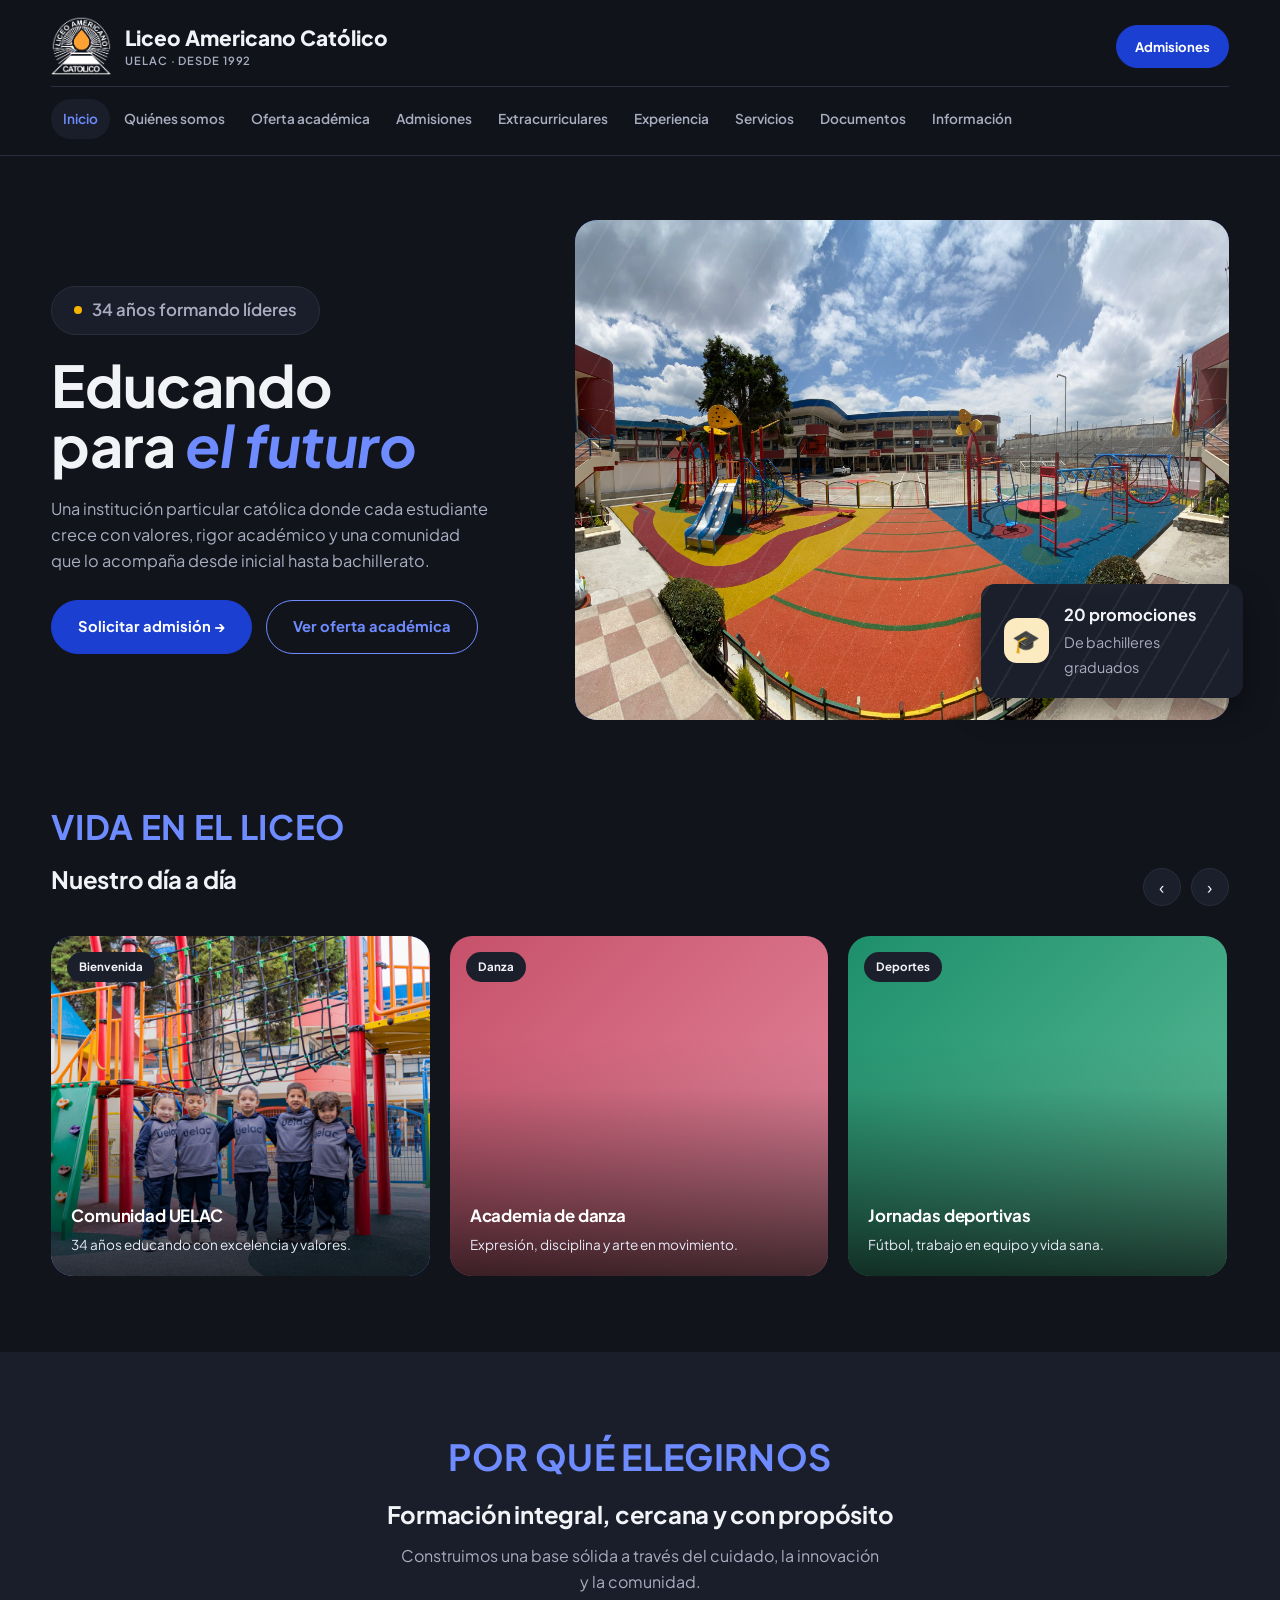
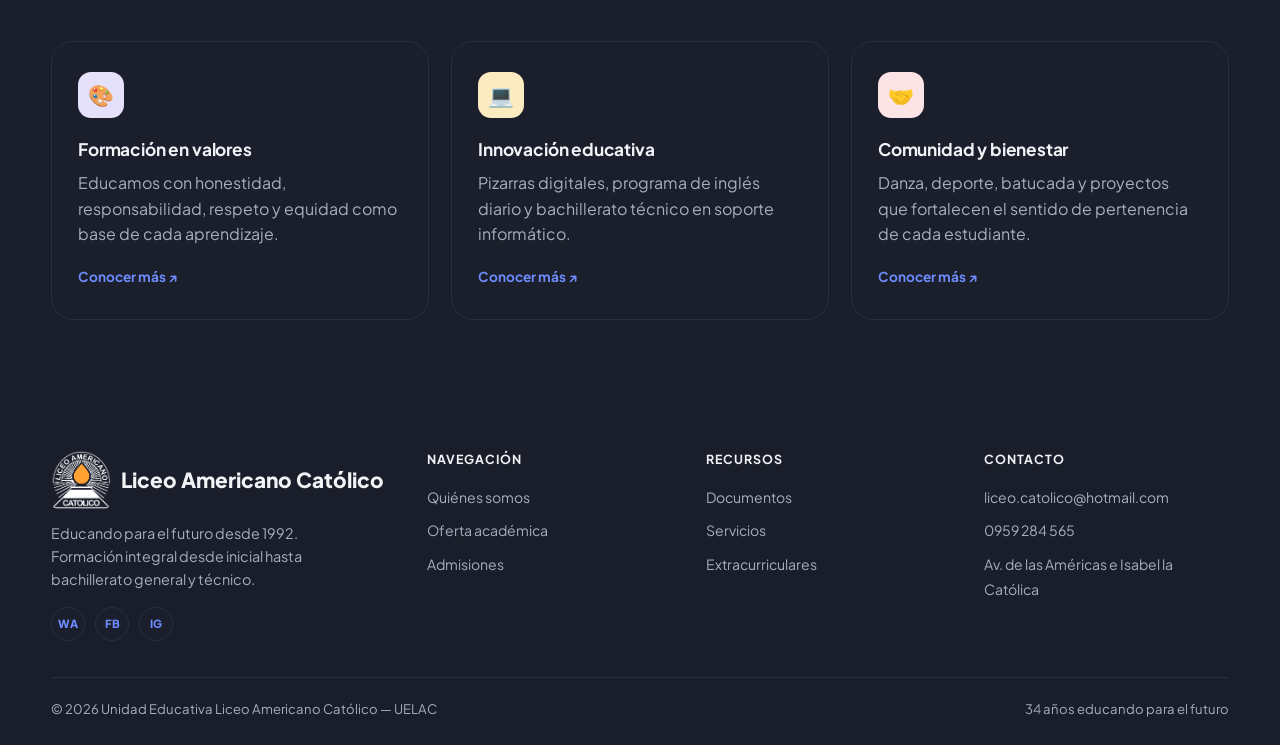
==== index.html @ 1d4593e0 "Add files via upload" ====
<!DOCTYPE html>
<html lang="es">
<head>
<meta charset="UTF-8">
<meta name="viewport" content="width=device-width, initial-scale=1.0">
<title>Inicio | Liceo Americano Católico — UELAC</title>
<link rel="stylesheet" href="styles.css">
<script>
(function(){
  var hour = new Date().getHours();
  var isNight = hour >= 18 || hour < 6;
  if (isNight) document.documentElement.classList.add('dark-mode');
})();
</script>
<link rel="preconnect" href="https://fonts.googleapis.com">
<link href="https://fonts.googleapis.com/css2?family=Plus+Jakarta+Sans:ital,wght@0,400;0,500;0,600;0,700;0,800;1,600;1,700&display=swap" rel="stylesheet">
</head>
<body>
<header>
  <div class="headbar">
    <div class="head-top">
      <a class="brand" href="index.html">
        <span class="brand-icon"><img class="logo-img logo-light" src="images/logo.png" alt="UELAC" onerror="this.replaceWith(Object.assign(document.createElement('span'),{textContent:'L'}))"><img class="logo-img logo-dark" src="images/logo-dark.png" alt="UELAC" onerror="this.style.display='none';if(this.previousElementSibling)this.previousElementSibling.style.display='block';"></span>
        <span class="brand-name">Liceo Americano Católico<span>UELAC · Desde 1992</span></span>
      </a>
      <div class="head-actions">
        <a class="btn sm head-cta" href="admisiones.html">Admisiones</a>
        <button class="menu-toggle" id="menuToggle" aria-label="Abrir menú"><span></span></button>
      </div>
    </div>
    <nav class="mainnav" id="mainNav">
      <a href="index.html" class="current">Inicio</a>
      <a href="quienes-somos.html">Quiénes somos</a>
      <a href="oferta-academica.html">Oferta académica</a>
      <a href="admisiones.html">Admisiones</a>
      <a href="extracurriculares.html">Extracurriculares</a>
      <a href="experiencia.html">Experiencia</a>
      <a href="servicios.html">Servicios</a>
      <a href="documentos.html">Documentos</a>
      <a href="informacion.html">Información</a>
    </nav>
  </div>
</header>
<section id="inicio">
  <div class="hero wrap">
    <div class="hero-grid">
      <div>
        <div class="pill"><span class="dot"></span> 34 años formando líderes</div>
        <h1>Educando<br>para <em>el futuro</em></h1>
        <p class="lead">Una institución particular católica donde cada estudiante crece con valores, rigor académico y una comunidad que lo acompaña desde inicial hasta bachillerato.</p>
        <div class="hero-actions">
          <a class="btn" href="admisiones.html">Solicitar admisión →</a>
          <a class="btn outline" href="oferta-academica.html">Ver oferta académica</a>
        </div>
      </div>
      <div class="hero-media">
        <div class="frame"><img fetchpriority="high" decoding="async" src="images/hero.jpg" alt="Estudiantes del Liceo Americano Católico" onerror="this.remove()"></div>
        <div class="floating-badge">
          <div class="ic">🎓</div>
          <div><strong>20 promociones</strong><span>De bachilleres graduados</span></div>
        </div>
      </div>
    </div>
  </div>

  <div class="wrap" style="padding-bottom:76px">
    <div class="gal-head">
      <div>
        <span class="eyebrow eyebrow-lg">Vida en el Liceo</span>
        <h2>Nuestro día a día</h2>
      </div>
      <div class="gal-nav">
        <button id="galPrev" aria-label="Anterior">‹</button>
        <button id="galNext" class="active-dir" aria-label="Siguiente">›</button>
      </div>
    </div>
    <div class="gal-track-wrap">
      <div class="gal-track" id="galTrack">
        <div class="gal-card"><div class="tint" style="background:linear-gradient(135deg,#1B3FD1,#3F63E0)"><img loading="lazy" decoding="async" src="images/galeria-bienvenida.jpg" alt="Bienvenida UELAC" onerror="this.remove()"></div><span class="tag">Bienvenida</span>
          <div class="body"><h3>Comunidad UELAC</h3><p>34 años educando con excelencia y valores.</p></div></div>
        <div class="gal-card"><div class="tint" style="background:linear-gradient(135deg,#C6516A,#E58BA0)"><img loading="lazy" decoding="async" src="images/galeria-danza.jpg" alt="Academia de danza" onerror="this.remove()"></div><span class="tag">Danza</span>
          <div class="body"><h3>Academia de danza</h3><p>Expresión, disciplina y arte en movimiento.</p></div></div>
        <div class="gal-card"><div class="tint" style="background:linear-gradient(135deg,#1E8F6B,#5FBE9B)"><img loading="lazy" decoding="async" src="images/galeria-deportes.jpg" alt="Jornadas deportivas" onerror="this.remove()"></div><span class="tag">Deportes</span>
          <div class="body"><h3>Jornadas deportivas</h3><p>Fútbol, trabajo en equipo y vida sana.</p></div></div>
        <div class="gal-card"><div class="tint" style="background:linear-gradient(135deg,#12235B,#F4B400)"><img loading="lazy" decoding="async" src="images/galeria-proyectos.jpg" alt="Proyectos educativos" onerror="this.remove()"></div><span class="tag">Proyectos</span>
          <div class="body"><h3>Proyectos educativos</h3><p>Aprendizaje interdisciplinario y curiosidad científica.</p></div></div>
        <div class="gal-card"><div class="tint" style="background:linear-gradient(135deg,#6C57E0,#A79AF0)"><img loading="lazy" decoding="async" src="images/galeria-bachillerato.jpg" alt="Bachillerato técnico" onerror="this.remove()"></div><span class="tag">Bachillerato técnico</span>
          <div class="body"><h3>Soporte informático</h3><p>Formación técnica con visión profesional.</p></div></div>
        <div class="gal-card"><div class="tint" style="background:linear-gradient(135deg,#D97A3D,#F0B27D)"><img loading="lazy" decoding="async" src="images/galeria-refrigerio.jpg" alt="Refrigerio escolar" onerror="this.remove()"></div><span class="tag">Refrigerio</span>
          <div class="body"><h3>Bienestar y nutrición</h3><p>Opciones balanceadas para cada receso.</p></div></div>
      </div>
    </div>
  </div>
</section>

<section class="section soft">
  <div class="wrap">
    <div class="section-head">
      <span class="eyebrow eyebrow-xl">Por qué elegirnos</span>
      <h2>Formación integral, cercana y con propósito</h2>
      <p>Construimos una base sólida a través del cuidado, la innovación y la comunidad.</p>
    </div>
    <div class="feature-grid">
      <div class="feature-card">
        <div class="icon" style="background:var(--badge-lav);color:var(--badge-lav-ink)">🎨</div>
        <h3>Formación en valores</h3>
        <p>Educamos con honestidad, responsabilidad, respeto y equidad como base de cada aprendizaje.</p>
        <a class="more" href="quienes-somos.html">Conocer más ↗</a>
      </div>
      <div class="feature-card">
        <div class="icon" style="background:var(--yellow-soft);color:#8A6100">💻</div>
        <h3>Innovación educativa</h3>
        <p>Pizarras digitales, programa de inglés diario y bachillerato técnico en soporte informático.</p>
        <a class="more" href="experiencia.html">Conocer más ↗</a>
      </div>
      <div class="feature-card">
        <div class="icon" style="background:var(--badge-rose);color:var(--badge-rose-ink)">🤝</div>
        <h3>Comunidad y bienestar</h3>
        <p>Danza, deporte, batucada y proyectos que fortalecen el sentido de pertenencia de cada estudiante.</p>
        <a class="more" href="extracurriculares.html">Conocer más ↗</a>
      </div>
    </div>
  </div>
</section>
<footer>
  <div class="wrap">
    <div class="foot-grid">
      <div>
        <div class="foot-brand">
          <span class="brand-icon"><img class="logo-img logo-light" src="images/logo.png" alt="UELAC" style="width:100%;height:100%;object-fit:cover;border-radius:9px" onerror="this.replaceWith(Object.assign(document.createElement('span'),{textContent:'L'}))"><img class="logo-img logo-dark" src="images/logo-dark.png" alt="UELAC" style="width:100%;height:100%;object-fit:cover;border-radius:9px" onerror="this.style.display='none';if(this.previousElementSibling)this.previousElementSibling.style.display='block';"></span>
          <span class="brand-name">Liceo Americano Católico</span>
        </div>
        <p style="max-width:280px;font-size:.9rem">Educando para el futuro desde 1992. Formación integral desde inicial hasta bachillerato general y técnico.</p>
        <div class="foot-social">
          <a href="https://wa.me/593959284565" target="_blank" rel="noopener">WA</a>
          <a href="#">FB</a>
          <a href="#">IG</a>
        </div>
      </div>
      <div>
        <h4>Navegación</h4>
        <ul>
          <li><a href="quienes-somos.html">Quiénes somos</a></li>
          <li><a href="oferta-academica.html">Oferta académica</a></li>
          <li><a href="admisiones.html">Admisiones</a></li>
        </ul>
      </div>
      <div>
        <h4>Recursos</h4>
        <ul>
          <li><a href="documentos.html">Documentos</a></li>
          <li><a href="servicios.html">Servicios</a></li>
          <li><a href="extracurriculares.html">Extracurriculares</a></li>
        </ul>
      </div>
      <div>
        <h4>Contacto</h4>
        <ul>
          <li><a href="mailto:liceo.catolico@hotmail.com">liceo.catolico@hotmail.com</a></li>
          <li><a href="tel:0959284565">0959 284 565</a></li>
          <li><a href="informacion.html">Av. de las Américas e Isabel la Católica</a></li>
        </ul>
      </div>
    </div>
    <div class="foot-bottom">
      <span>© 2026 Unidad Educativa Liceo Americano Católico — UELAC</span>
      <span>34 años educando para el futuro</span>
    </div>
  </div>
</footer>
<script src="script.js"></script>
</body>
</html>
---- styles.css ----
:root{
  --blue:#1B3FD1;
  --blue-dark:#12235B;
  --yellow:#F4B400;
  --yellow-soft:#FCEBC0;
  --badge-lav:#E6E1FB; --badge-lav-ink:#6C57E0;
  --badge-peach:#FDE6D8; --badge-peach-ink:#D97A3D;
  --badge-rose:#FBE3E6; --badge-rose-ink:#C6516A;
  --ink:#15172B;
  --ink-soft:#5B5F76;
  --paper:#FFFFFF;
  --bg-soft:#F4F5FA;
  --line:#E7E8F2;
  --radius:22px;
  --radius-sm:14px;
  --maxw:1800px;
}
*{box-sizing:border-box;}
html{scroll-behavior:smooth;}
body{
  margin:0;background:var(--paper);color:var(--ink);
  font-family:'Plus Jakarta Sans',sans-serif;font-size:16px;line-height:1.6;
  -webkit-font-smoothing:antialiased;
}
h1,h2,h3,h4{font-weight:700;letter-spacing:-0.01em;margin:0 0 .4em 0;color:var(--ink);}
em{font-style:italic;color:var(--blue);}
p{margin:0 0 1em 0;color:var(--ink-soft);}
a{color:inherit;}
img{max-width:100%;display:block;}
.wrap{max-width:var(--maxw);margin:0 auto;padding:0 clamp(20px,4vw,64px);}
.pill{
  display:inline-flex;align-items:center;gap:10px;
  background:var(--bg-soft);border:1px solid var(--line);
  padding:10px 22px;border-radius:99px;font-size:1.05rem;font-weight:600;color:var(--ink-soft);
  margin-bottom:20px;
}
.pill .dot{width:8px;height:8px;border-radius:50%;background:var(--yellow);}
.eyebrow{
  text-transform:uppercase;letter-spacing:.1em;font-size:1.125rem;font-weight:700;
  color:var(--blue);margin-bottom:10px;display:block;
}
.eyebrow-lg{font-size:2.1rem;letter-spacing:.02em;margin-bottom:6px;}
.eyebrow-xl{font-size:2.25rem;letter-spacing:.01em;}
.btn{
  display:inline-flex;align-items:center;gap:8px;padding:14px 26px;
  background:var(--blue);color:#fff;text-decoration:none;font-weight:700;font-size:.92rem;
  border:1.5px solid var(--blue);border-radius:99px;cursor:pointer;transition:all .18s;
}
.btn:hover{background:var(--blue-dark);border-color:var(--blue-dark);}
.btn.outline{background:transparent;color:var(--blue);}
.btn.outline:hover{background:var(--blue);color:#fff;}
.btn.dark{background:var(--ink);border-color:var(--ink);}
.btn.btn-whatsapp{background:#25D366;border-color:#25D366;color:#fff;}
.btn.btn-whatsapp:hover{background:#1EBE57;border-color:#1EBE57;}
.btn.dark:hover{background:#000;}
.btn.sm{padding:10px 18px;font-size:.82rem;}
button{font-family:inherit;}

/* header */
header{position:sticky;top:0;z-index:100;background:rgba(255,255,255,.92);backdrop-filter:blur(8px);border-bottom:1px solid var(--line);}
.headbar{display:flex;flex-direction:column;gap:10px;padding:16px clamp(20px,4vw,64px);max-width:var(--maxw);margin:0 auto;}
.head-top{display:flex;align-items:center;justify-content:space-between;gap:20px;width:100%;}
.head-actions{display:flex;align-items:center;gap:14px;flex-shrink:0;}
.brand{display:flex;align-items:center;gap:14px;text-decoration:none;flex-shrink:0;}
.brand-icon{width:60px;height:60px;background:transparent;color:var(--blue);display:flex;align-items:center;justify-content:center;font-weight:800;font-size:1.6rem;flex-shrink:0;}
.brand-icon img{width:100%;height:100%;object-fit:contain;}
.brand-icon .logo-dark{display:none;}
html.dark-mode .brand-icon .logo-light{display:none;}
html.dark-mode .brand-icon .logo-dark{display:block;}
.brand-name{font-weight:800;font-size:1.3rem;color:var(--ink);line-height:1.15;}
.brand-name span{display:block;font-weight:600;font-size:.7rem;color:var(--ink-soft);text-transform:uppercase;letter-spacing:.08em;margin-top:4px;}
nav.mainnav{display:flex;gap:2px;flex-wrap:wrap;width:100%;padding-top:12px;border-top:1px solid var(--line);}
nav.mainnav a{padding:9px 12px;font-size:.85rem;font-weight:600;text-decoration:none;color:var(--ink-soft);border-radius:99px;white-space:nowrap;}
nav.mainnav a:hover{color:var(--blue);background:var(--bg-soft);}
nav.mainnav a.current{color:var(--blue);background:var(--bg-soft);}
.menu-toggle{display:none;background:none;border:1.5px solid var(--ink);border-radius:9px;padding:8px 10px;cursor:pointer;}
.menu-toggle span,.menu-toggle span::before,.menu-toggle span::after{content:"";display:block;width:18px;height:2px;background:var(--ink);position:relative;}
.menu-toggle span::before{position:absolute;top:-6px;width:18px;height:2px;background:var(--ink);}
.menu-toggle span::after{position:absolute;top:6px;width:18px;height:2px;background:var(--ink);}
@media (max-width:980px){
  nav.mainnav{display:none;}
  nav.mainnav.open{display:flex;}
  .menu-toggle{display:block;}
  .head-cta{display:none;}
}

/* page header banner (for interior pages) */
.page-hero{padding-top:52px;padding-bottom:40px;}
.page-hero .eyebrow{margin-bottom:12px;}
.page-hero h1{font-size:clamp(2rem,4vw,2.8rem);}
.page-hero p.lead{max-width:560px;font-size:1.02rem;}
.crumb{font-size:.82rem;color:var(--ink-soft);margin-bottom:14px;}
.crumb a{color:var(--blue);text-decoration:none;font-weight:600;}
.page-hero-split{display:grid;grid-template-columns:1fr 1fr;gap:60px;align-items:center;}
.photo-frame{
  border-radius:var(--radius);overflow:hidden;height:500px;position:relative;
  background:linear-gradient(135deg,var(--blue) 0%,#3F63E0 55%,#7C93EC 100%);
}
.photo-frame img{position:absolute;inset:0;width:100%;height:100%;object-fit:cover;object-position:center top;z-index:0;}
.photo-frame::after{content:"";position:absolute;inset:0;z-index:1;background:radial-gradient(circle at 80% 15%,rgba(255,255,255,.28),transparent 45%),repeating-linear-gradient(120deg,rgba(255,255,255,.06) 0 2px,transparent 2px 30px);}
.photo-frame-compact{height:320px;}

/* hero (home) */
.hero{padding-top:64px;padding-bottom:80px;}
.hero-grid{display:grid;grid-template-columns:.85fr 1.2fr;gap:60px;align-items:center;}
.hero h1{font-size:clamp(2.3rem,4.6vw,3.6rem);line-height:1.05;margin-bottom:.35em;}
.hero p.lead{font-size:1.02rem;max-width:440px;}
.hero-actions{display:flex;gap:14px;margin-top:26px;flex-wrap:wrap;}
.hero-media{position:relative;}
.hero-media .frame{
  border-radius:var(--radius);overflow:hidden;height:500px;position:relative;
  background:linear-gradient(135deg,var(--blue) 0%,#3F63E0 55%,#7C93EC 100%);
}
.hero-media .frame img{position:absolute;inset:0;width:100%;height:100%;object-fit:cover;z-index:0;}
.hero-media .frame::after{content:"";position:absolute;inset:0;z-index:1;background:radial-gradient(circle at 80% 15%,rgba(255,255,255,.28),transparent 45%),repeating-linear-gradient(120deg,rgba(255,255,255,.06) 0 2px,transparent 2px 30px);}
.floating-badge{
  position:absolute;bottom:22px;right:-14px;background:#fff;border-radius:var(--radius-sm);
  padding:18px 23px;box-shadow:0 14px 30px rgba(20,30,80,.16);display:flex;align-items:center;gap:15px;max-width:262px;
}
.floating-badge .ic{width:45px;height:45px;border-radius:13px;background:var(--yellow-soft);display:flex;align-items:center;justify-content:center;font-size:1.4rem;flex-shrink:0;}
.floating-badge div strong{display:block;font-size:1.03rem;}
.floating-badge div span{font-size:.9rem;color:var(--ink-soft);}

/* sections */
.section{padding:76px 0;}
.section.soft{background:var(--bg-soft);}
.section-head{max-width:640px;margin:0 auto 46px;text-align:center;}
.section-head.left{margin:0 0 40px;text-align:left;}
.section-head p{max-width:480px;margin:8px auto 0;}
.section-head.left p{margin:8px 0 0;}
.feature-grid{display:grid;grid-template-columns:repeat(3,1fr);gap:22px;}
.feature-card{background:#fff;border:1px solid var(--line);border-radius:var(--radius);padding:30px 26px;}
.feature-card .icon{width:46px;height:46px;border-radius:13px;display:flex;align-items:center;justify-content:center;font-size:1.3rem;margin-bottom:18px;}
.feature-card h3{font-size:1.08rem;}
.feature-card a.more{font-size:.85rem;font-weight:700;color:var(--blue);text-decoration:none;}

/* gallery / carousel cards */
.gal-head{display:flex;justify-content:space-between;align-items:flex-end;margin-bottom:30px;gap:20px;flex-wrap:wrap;}
.gal-head h2{margin-bottom:8px;}
.gal-nav{display:flex;gap:10px;flex-shrink:0;}
.gal-nav button{width:38px;height:38px;border-radius:50%;border:1.5px solid var(--line);background:#fff;cursor:pointer;font-size:1.1rem;color:var(--ink);}
.gal-nav button.active-dir{background:var(--blue);border-color:var(--blue);color:#fff;}
.gal-track-wrap{overflow:hidden;}
.gal-track{display:flex;gap:20px;transition:transform .5s cubic-bezier(.65,0,.35,1);}
.gal-card{
  min-width:calc(33.333% - 14px);flex-shrink:0;border-radius:var(--radius);overflow:hidden;position:relative;
  height:340px;display:flex;align-items:flex-end;
}
.gal-card .tint{position:absolute;inset:0;}
.gal-card .tint img{position:absolute;inset:0;width:100%;height:100%;object-fit:cover;}
.gal-card::after{content:"";position:absolute;inset:0;background:linear-gradient(to top,rgba(0,0,0,.72) 0%,rgba(0,0,0,.05) 55%,transparent 70%);}
.gal-card .tag{position:absolute;top:16px;left:16px;z-index:3;background:#fff;color:var(--ink);font-size:.72rem;font-weight:700;padding:6px 12px;border-radius:99px;}
.gal-card .body{position:relative;z-index:3;padding:20px;color:#fff;}
.gal-card .body h3{color:#fff;font-size:1.05rem;margin-bottom:4px;}
.gal-card .body p{color:#E7E9F5;font-size:.85rem;margin:0;}
@media (max-width:900px){.gal-card{min-width:calc(50% - 10px);}}
@media (max-width:600px){.gal-card{min-width:100%;}}

/* stats band */
.stats-band{background:var(--blue);border-radius:var(--radius);padding:50px 40px;display:grid;grid-template-columns:repeat(3,1fr);text-align:center;}
.stats-band .stat-num{font-size:2.6rem;font-weight:800;color:var(--yellow);line-height:1;}
.stats-band .stat-label{color:#fff;font-weight:700;margin-top:10px;font-size:.95rem;}
.stats-band .stat-sub{color:#B9C6F5;font-size:.8rem;margin-top:4px;}
@media (max-width:700px){.stats-band{grid-template-columns:1fr;gap:26px;}}

/* quienes somos */
.qs-grid{display:grid;grid-template-columns:1fr 1fr;gap:50px;align-items:start;}
.mv-card{background:#fff;border:1px solid var(--line);border-radius:var(--radius);padding:26px 28px;margin-bottom:18px;}
.mv-card h3{font-size:1.5rem;color:var(--blue);}
.authorities{display:grid;grid-template-columns:repeat(5,1fr);gap:14px;margin-top:20px;}
.auth-card{text-align:center;padding:20px 10px;border:1px solid var(--line);border-radius:var(--radius-sm);background:#fff;}
.auth-role{font-size:.82rem;color:var(--ink-soft);margin-top:4px;}
.lema{margin-top:24px;background:var(--ink);color:#fff;padding:26px;border-radius:var(--radius);text-align:center;}
.lema em{color:var(--yellow);}
.lema-wide{
  background:var(--blue);color:#fff;text-align:center;
  padding:44px 30px;border-radius:var(--radius);
  margin:44px 0;font-size:2rem;font-weight:600;width:100%;
}
.lema-wide em{color:var(--yellow);font-weight:400;font-style:normal;font-family:'Parisienne',cursive;font-size:1.35em;}
.authorities-row{display:grid;grid-template-columns:repeat(5,1fr);gap:18px;margin-top:20px;}
.auth-card-v2{display:flex;flex-direction:column;align-items:center;text-align:center;}
.auth-photo{margin-bottom:10px;}
.auth-photo{
  width:100%;max-width:150px;aspect-ratio:3/4;background:var(--bg-soft);
  border:1px solid var(--line);border-radius:var(--radius-sm);overflow:hidden;
}
.auth-photo img{width:100%;height:100%;object-fit:cover;}
.auth-card-v2 .auth-name{font-size:1rem;color:var(--ink);font-weight:700;margin:0;}
.auth-card-v2 .auth-role{font-size:.85rem;color:var(--ink-soft);margin:2px 0 0;}

/* oferta - level cards + accordion */
.niveles-grid{display:flex;flex-wrap:wrap;justify-content:center;align-items:flex-start;gap:18px;}
.niveles-grid > details.level{flex:0 1 clamp(190px,calc(16.666% - 15px),300px);min-width:0;}
details.level{
  background:#fff;border:1px solid var(--line);border-radius:var(--radius);overflow:hidden;
  transition:transform .2s ease,box-shadow .2s ease,border-color .2s ease;
}
details.level:hover,details.level[open]{
  transform:scale(1.04);
  box-shadow:0 18px 40px rgba(27,63,209,.18);
  border-color:var(--blue);
  z-index:2;position:relative;
}
details.level summary{cursor:pointer;list-style:none;display:block;}
details.level summary::-webkit-details-marker{display:none;}
.level-photo{width:100%;aspect-ratio:3/4;background:var(--bg-soft);}
.level-photo img{width:100%;height:100%;object-fit:cover;}
.level-summary-text{padding:14px 14px;font-weight:700;font-size:1.02rem;color:var(--ink);display:flex;align-items:center;justify-content:space-between;gap:12px;}
.level-toggle::after{content:"+";font-size:1.4rem;color:var(--blue);font-weight:700;}
details.level[open] .level-toggle::after{content:"–";}
details.level .level-body{padding:0 14px 18px;}
.pilares{display:grid;grid-template-columns:1fr;gap:10px;margin-top:14px;}
.pilar{background:var(--bg-soft);padding:14px 16px;border-radius:var(--radius-sm);font-size:.85rem;}

/* admisiones */
.steps{display:grid;grid-template-columns:repeat(3,1fr);gap:22px;}
.step{background:#fff;border:1px solid var(--line);--step-border:var(--line);border-radius:var(--radius);padding:28px 24px;position:relative;}
@keyframes step-focus{
  0%{transform:scale(1);border-color:var(--step-border);box-shadow:none;z-index:1;}
  6%,30%{transform:scale(1.08);border-color:var(--yellow);box-shadow:0 0 0 2px var(--yellow),0 18px 40px rgba(244,180,0,.28);z-index:2;}
  36%,100%{transform:scale(1);border-color:var(--step-border);box-shadow:none;z-index:1;}
}
.steps.in-view .step{animation:step-focus 9s ease-in-out infinite;}
.steps.in-view .step:nth-child(2){animation-delay:3s;}
.steps.in-view .step:nth-child(3){animation-delay:6s;}
@media (prefers-reduced-motion:reduce){.steps.in-view .step{animation:none;}}
.step .num{
  font-family:'Plus Jakarta Sans',sans-serif;font-size:3.6rem;font-weight:800;line-height:1;
  display:block;margin-bottom:14px;
  background-image:linear-gradient(180deg,#EAF1FF 0%,#5B82FF 30%,#12235B 52%,#DCE8FF 70%,#5B82FF 100%);
  -webkit-background-clip:text;background-clip:text;color:transparent;
  animation:num-glow 3s ease-in-out infinite;
}
@keyframes num-glow{
  0%,100%{filter:drop-shadow(0 0 6px rgba(91,130,255,.4)) drop-shadow(0 0 14px rgba(91,130,255,.22));}
  50%{filter:drop-shadow(0 0 16px rgba(91,130,255,.95)) drop-shadow(0 0 30px rgba(91,130,255,.55));}
}
@media (prefers-reduced-motion:reduce){.step .num{animation:none;filter:drop-shadow(0 0 12px rgba(91,130,255,.7));}}
.cta-band{margin-top:36px;background:var(--yellow);border-radius:var(--radius);padding:40px;display:grid;grid-template-columns:1fr auto;gap:24px;align-items:center;}
.cta-band h3{font-size:1.4rem;}
.cta-band p{color:var(--blue-dark);font-weight:600;}
.cta-actions{display:flex;gap:12px;flex-wrap:wrap;}
.cta-icon{width:160px;height:160px;border-radius:50%;background:#fff;display:flex;align-items:center;justify-content:center;font-size:3.4rem;position:relative;overflow:hidden;}
.cta-icon video{position:absolute;inset:0;width:100%;height:100%;object-fit:cover;z-index:1;}
.cta-icon-fallback{position:relative;z-index:0;}
@media (max-width:720px){
  .cta-band{grid-template-columns:1fr;text-align:center;}
  .cta-icon{margin:0 auto;width:140px;height:140px;}
  .cta-actions{justify-content:center;}
  .cta-actions .btn{flex:0 1 170px;justify-content:center;}
}

/* extracurriculares */
.extra-grid{display:grid;grid-template-columns:repeat(3,1fr);gap:20px;}
.extra-card{background:var(--blue);color:#fff;padding:30px 24px;border-radius:var(--radius);min-height:170px;display:flex;align-items:flex-end;position:relative;overflow:hidden;}
.extra-card img{position:absolute;inset:0;width:100%;height:100%;object-fit:cover;z-index:0;}
.extra-card::before{content:"";position:absolute;inset:0;z-index:1;background:radial-gradient(circle at 90% -10%,rgba(244,180,0,.35),transparent 55%),linear-gradient(to top,rgba(0,0,0,.6) 0%,rgba(0,0,0,.05) 60%,transparent 75%);}
.extra-card h3{color:#fff;font-size:1.05rem;position:relative;z-index:2;margin:0;}

/* experiencia */
.feat-grid{display:grid;grid-template-columns:repeat(2,1fr);gap:20px;margin-bottom:46px;}
.feat{background:#fff;border:1px solid var(--line);border-radius:var(--radius);padding:26px;display:flex;flex-wrap:wrap;gap:20px;align-items:flex-start;}
.feat-photo{flex:0 0 calc(50% - 10px);aspect-ratio:3/4;position:relative;border-radius:var(--radius-sm);overflow:hidden;background:var(--bg-soft);}
.feat-photo .feat-media{position:absolute;inset:0;width:100%;height:100%;object-fit:cover;opacity:0;transition:opacity .6s ease;}
.feat-photo .feat-media.active{opacity:1;}
.feat-body{flex:1 1 180px;min-width:0;}
.feat .mark{width:40px;height:40px;border-radius:12px;margin-bottom:14px;display:flex;align-items:center;justify-content:center;font-size:1.2rem;}
.horario-table{width:100%;border-collapse:collapse;background:#fff;border:1px solid var(--blue);border-radius:var(--radius-sm);overflow:hidden;}
.horario-table th{background:var(--blue);color:#fff;text-align:left;padding:14px 18px;font-weight:700;font-size:.85rem;}
.horario-table td{padding:14px 18px;border-top:1px solid var(--line);font-size:.92rem;color:var(--ink);}
.uniforme-grid{display:grid;grid-template-columns:repeat(5,1fr);gap:18px;margin-top:20px;}
.uniforme-item{display:flex;flex-direction:column;align-items:center;text-align:center;}
.uniforme-photo{width:100%;aspect-ratio:3/4;background:var(--bg-soft);border:1px solid var(--line);border-radius:var(--radius-sm);overflow:hidden;margin-bottom:10px;}
.uniforme-photo img{width:100%;height:100%;object-fit:cover;}
.uniforme-label{font-size:.85rem;color:var(--ink-soft);font-weight:600;}

/* servicios */
.serv-grid{display:grid;grid-template-columns:repeat(3,1fr);gap:20px;align-items:start;}
.serv-card{
  background:#fff;border:1px solid var(--line);border-radius:var(--radius);padding:28px;
  cursor:pointer;transition:transform .2s ease,box-shadow .2s ease,border-color .2s ease;
}
.serv-card:hover,.serv-card.selected{
  transform:scale(1.05);
  box-shadow:0 18px 40px rgba(27,63,209,.18);
  border-color:var(--blue);
  z-index:2;position:relative;
}
.serv-photo{width:100%;aspect-ratio:3/4;background:var(--bg-soft);border-radius:var(--radius-sm);overflow:hidden;margin-bottom:18px;}
.serv-photo img{width:100%;height:100%;object-fit:cover;}
.serv-card .mark{width:42px;height:42px;border-radius:12px;margin-bottom:16px;display:flex;align-items:center;justify-content:center;font-size:1.25rem;}

/* documentos */
.doc-cols{display:grid;grid-template-columns:1.3fr .9fr;gap:44px;align-items:start;}
.doc-list{list-style:none;margin:0;padding:0;display:grid;grid-template-columns:1fr 1fr;gap:2px;}
.doc-list li{border-bottom:1px dashed var(--line);}
.doc-list a{display:flex;justify-content:space-between;align-items:center;padding:11px 6px;font-size:.87rem;text-decoration:none;color:var(--ink);}
.doc-list a:hover{color:var(--blue);}
.doc-list a .go{color:var(--yellow);font-weight:700;}
.doc-side{background:var(--blue);color:#fff;padding:28px;border-radius:var(--radius);}
.doc-side h3{color:#fff;font-size:1.2rem;}
.doc-side ul{padding-left:0;list-style:none;margin:0;}
.doc-side li{border-bottom:1px solid rgba(255,255,255,.15);}
.doc-side a{display:flex;justify-content:space-between;padding:12px 0;text-decoration:none;color:#DCE3FA;font-size:.87rem;}
.doc-side a:hover{color:var(--yellow);}

/* informacion */
.info-grid{display:grid;grid-template-columns:1fr 1fr;gap:46px;}
.form-field{margin-bottom:16px;}
.form-field label{display:block;font-size:.78rem;text-transform:uppercase;letter-spacing:.06em;color:var(--ink-soft);margin-bottom:6px;font-weight:700;}
.form-field input,.form-field textarea{width:100%;padding:12px 14px;border:1.5px solid var(--line);border-radius:var(--radius-sm);font-family:inherit;font-size:.95rem;background:#fff;color:var(--ink);}
.form-field textarea{resize:vertical;min-height:100px;}
.form-field input:focus,.form-field textarea:focus{outline:2px solid var(--blue);outline-offset:1px;}
.map-frame{border:1px solid var(--line);border-radius:var(--radius);overflow:hidden;height:220px;margin-bottom:22px;}
.map-frame iframe{width:100%;height:100%;border:0;}
.contact-lines{display:grid;gap:10px;margin-bottom:22px;font-size:.92rem;}
.contact-lines strong{color:var(--ink);}
.social-row{display:flex;gap:12px;}
.social-row a{width:42px;height:42px;border-radius:50%;border:1.5px solid var(--line);display:flex;align-items:center;justify-content:center;text-decoration:none;color:var(--blue);font-weight:800;font-size:.78rem;}
.social-row a:hover{background:var(--blue);color:#fff;border-color:var(--blue);}
.form-note{font-size:.85rem;color:var(--blue);margin-top:10px;display:none;font-weight:600;}
.form-note.show{display:block;}

/* footer */
footer{background:var(--bg-soft);padding:54px 0 26px;}
.foot-grid{display:grid;grid-template-columns:1.4fr 1fr 1fr 1fr;gap:34px;margin-bottom:36px;}
.foot-brand{display:flex;gap:10px;align-items:center;margin-bottom:12px;}
footer h4{color:var(--ink);font-size:.78rem;text-transform:uppercase;letter-spacing:.08em;margin-bottom:14px;}
footer ul{list-style:none;padding:0;margin:0;display:grid;gap:8px;}
footer a{text-decoration:none;color:var(--ink-soft);font-size:.88rem;}
footer a:hover{color:var(--blue);}
.foot-social{display:flex;gap:10px;margin-top:16px;}
.foot-social a{width:34px;height:34px;border-radius:50%;background:#fff;border:1px solid var(--line);display:flex;align-items:center;justify-content:center;font-size:.7rem;font-weight:800;color:var(--blue);}
.foot-bottom{border-top:1px solid var(--line);padding-top:20px;font-size:.82rem;color:var(--ink-soft);display:flex;justify-content:space-between;flex-wrap:wrap;gap:10px;}

@media (max-width:920px){
  .hero-grid,.qs-grid,.info-grid,.doc-cols,.page-hero-split{grid-template-columns:1fr;}
  .hero-media{order:-1;}
  .feature-grid,.extra-grid,.feat-grid,.serv-grid,.steps{grid-template-columns:repeat(2,1fr);}
  .niveles-grid > details.level{flex:0 1 calc(33.333% - 12px);}
  .authorities{grid-template-columns:repeat(2,1fr);}
  .authorities-row{grid-template-columns:repeat(3,1fr);}
  .uniforme-grid{grid-template-columns:repeat(3,1fr);}
  .lema-wide{font-size:1.5rem;}
  .foot-grid{grid-template-columns:1fr 1fr;}
  .doc-list{grid-template-columns:1fr;}
}
@media (max-width:600px){
  .feature-grid,.extra-grid,.feat-grid,.serv-grid,.steps,.authorities{grid-template-columns:1fr;}
  .niveles-grid > details.level{flex:0 1 calc(50% - 9px);}
  .authorities-row{grid-template-columns:repeat(2,1fr);}
  .uniforme-grid{grid-template-columns:repeat(2,1fr);}
  .lema-wide{font-size:1.2rem;padding:30px 20px;}
  .foot-grid{grid-template-columns:1fr;}
  .section{padding:56px 0;}
  .hero{padding:44px 0 56px;}
  .page-hero{padding-top:36px;padding-bottom:28px;}
  .stats-band{padding:36px 24px;}
  .photo-frame-compact{height:220px;}
}
@media (prefers-reduced-motion:reduce){html{scroll-behavior:auto;}.gal-track{transition:none;}}

/* ---------- dark mode (auto, based on local time) ---------- */
html.dark-mode{
  --dm-bg:#12141C;
  --dm-bg-soft:#1A1E2A;
  --dm-card:#1B1F2B;
  --dm-ink:#F2F3F7;
  --dm-ink-soft:#A8ADC0;
  --dm-line:#2A2E3D;
  --dm-blue:#6E8CFF;
}
html.dark-mode body{background:var(--dm-bg);color:var(--dm-ink);}
html.dark-mode p{color:var(--dm-ink-soft);}
html.dark-mode h1,html.dark-mode h2,html.dark-mode h3,html.dark-mode h4{color:var(--dm-ink);}
html.dark-mode .eyebrow{color:var(--dm-blue);}
html.dark-mode em{color:var(--dm-blue);}
html.dark-mode .lema-wide em{color:var(--yellow);}
html.dark-mode header{background:rgba(18,20,28,.92);border-bottom:1px solid var(--dm-line);}
html.dark-mode .brand-name{color:var(--dm-ink);}
html.dark-mode .brand-name span{color:var(--dm-ink-soft);}
html.dark-mode nav.mainnav a{color:var(--dm-ink-soft);}
html.dark-mode nav.mainnav a:hover,html.dark-mode nav.mainnav a.current{color:var(--dm-blue);background:var(--dm-bg-soft);}
html.dark-mode .pill{background:var(--dm-bg-soft);border-color:var(--dm-line);color:var(--dm-ink-soft);}
html.dark-mode .hero h1{color:var(--dm-ink);}
html.dark-mode .hero h1 em{color:var(--dm-blue);}
html.dark-mode .floating-badge{background:var(--dm-card);box-shadow:0 14px 30px rgba(0,0,0,.4);}
html.dark-mode .floating-badge div strong{color:var(--dm-ink);}
html.dark-mode .floating-badge div span{color:var(--dm-ink-soft);}
html.dark-mode .section.soft{background:var(--dm-bg-soft);}
html.dark-mode .feature-card{background:var(--dm-card);border-color:var(--dm-line);}
html.dark-mode .feature-card h3{color:var(--dm-ink);}
html.dark-mode .feature-card a.more{color:var(--dm-blue);}
html.dark-mode .btn.outline{color:var(--dm-blue);border-color:var(--dm-blue);}
html.dark-mode .btn.outline:hover{background:var(--dm-blue);color:var(--dm-bg);}
html.dark-mode footer{background:var(--dm-bg-soft);}
html.dark-mode footer h4{color:var(--dm-ink);}
html.dark-mode footer a{color:var(--dm-ink-soft);}
html.dark-mode footer a:hover{color:var(--dm-blue);}
html.dark-mode footer p{color:var(--dm-ink-soft);}
html.dark-mode .foot-social a{background:var(--dm-card);border-color:var(--dm-line);color:var(--dm-blue);}
html.dark-mode .foot-bottom{border-color:var(--dm-line);color:var(--dm-ink-soft);}
html.dark-mode .gal-nav button{background:var(--dm-card);border-color:var(--dm-line);color:var(--dm-ink);}
html.dark-mode .gal-card .tag{background:var(--dm-card);color:var(--dm-ink);}
html.dark-mode .crumb{color:var(--dm-ink-soft);}
html.dark-mode .crumb a{color:var(--dm-blue);}
html.dark-mode .mv-card{background:var(--dm-card);border-color:var(--dm-line);}
html.dark-mode .mv-card h3{color:var(--dm-blue);}
html.dark-mode .auth-card{background:var(--dm-card);border-color:var(--dm-line);}
html.dark-mode .auth-card-v2 .auth-name{color:var(--dm-ink);}
html.dark-mode .auth-card-v2 .auth-role{color:var(--dm-ink-soft);}
html.dark-mode .auth-photo{background:var(--dm-bg-soft);border-color:var(--dm-line);}
html.dark-mode .lema{background:#000;}
html.dark-mode details.level{background:var(--dm-card);border-color:var(--dm-line);}
html.dark-mode details.level:hover,html.dark-mode details.level[open]{border-color:var(--dm-blue);box-shadow:0 18px 40px rgba(0,0,0,.5);}
html.dark-mode .level-photo{background:var(--dm-bg-soft);}
html.dark-mode .level-summary-text{color:var(--dm-ink);}
html.dark-mode .level-toggle::after{color:var(--dm-blue);}
html.dark-mode .pilar{background:var(--dm-bg-soft);color:var(--dm-ink-soft);}
html.dark-mode .nivel-chip{background:var(--dm-bg-soft);border-color:var(--dm-line);color:var(--dm-ink);}
html.dark-mode .step{background:var(--dm-card);border-color:var(--dm-line);--step-border:var(--dm-line);}
html.dark-mode .step h3{color:var(--dm-ink);}
html.dark-mode .photo-frame{box-shadow:0 20px 40px rgba(0,0,0,.4);}
html.dark-mode .cta-band{background:var(--yellow);}
html.dark-mode .feat{background:var(--dm-card);border-color:var(--dm-line);}
html.dark-mode .feat h3{color:var(--dm-ink);}
html.dark-mode .feat-photo{background:var(--dm-bg-soft);}
html.dark-mode .uniforme-photo{background:var(--dm-bg-soft);border-color:var(--dm-line);}
html.dark-mode .uniforme-label{color:var(--dm-ink-soft);}
html.dark-mode .horario-table{background:var(--dm-card);border-color:var(--blue);}
html.dark-mode .horario-table td{border-color:var(--dm-line);color:var(--dm-ink);}
html.dark-mode .serv-card{background:var(--dm-card);border-color:var(--dm-line);}
html.dark-mode .serv-card:hover,html.dark-mode .serv-card.selected{border-color:var(--dm-blue);box-shadow:0 18px 40px rgba(0,0,0,.5);}
html.dark-mode .serv-photo{background:var(--dm-bg-soft);}
html.dark-mode .serv-card h3{color:var(--dm-ink);}
html.dark-mode .doc-list a{color:var(--dm-ink);}
html.dark-mode .doc-list li{border-color:var(--dm-line);}
html.dark-mode .extra-card{background:var(--blue-dark);}
html.dark-mode .form-field label{color:var(--dm-ink-soft);}
html.dark-mode .form-field input,html.dark-mode .form-field textarea{background:var(--dm-card);border-color:var(--dm-line);color:var(--dm-ink);}
html.dark-mode .map-frame{border-color:var(--dm-line);}
html.dark-mode .contact-lines strong{color:var(--dm-ink);}
html.dark-mode .contact-lines{color:var(--dm-ink-soft);}
html.dark-mode .social-row a{border-color:var(--dm-line);color:var(--dm-blue);}
html.dark-mode .social-row a:hover{background:var(--dm-blue);color:var(--dm-bg);border-color:var(--dm-blue);}
html.dark-mode .menu-toggle{border-color:var(--dm-line);}
html.dark-mode .menu-toggle span,html.dark-mode .menu-toggle span::before,html.dark-mode .menu-toggle span::after{background:var(--dm-ink);}
html.dark-mode nav.mainnav{border-color:var(--dm-line);}
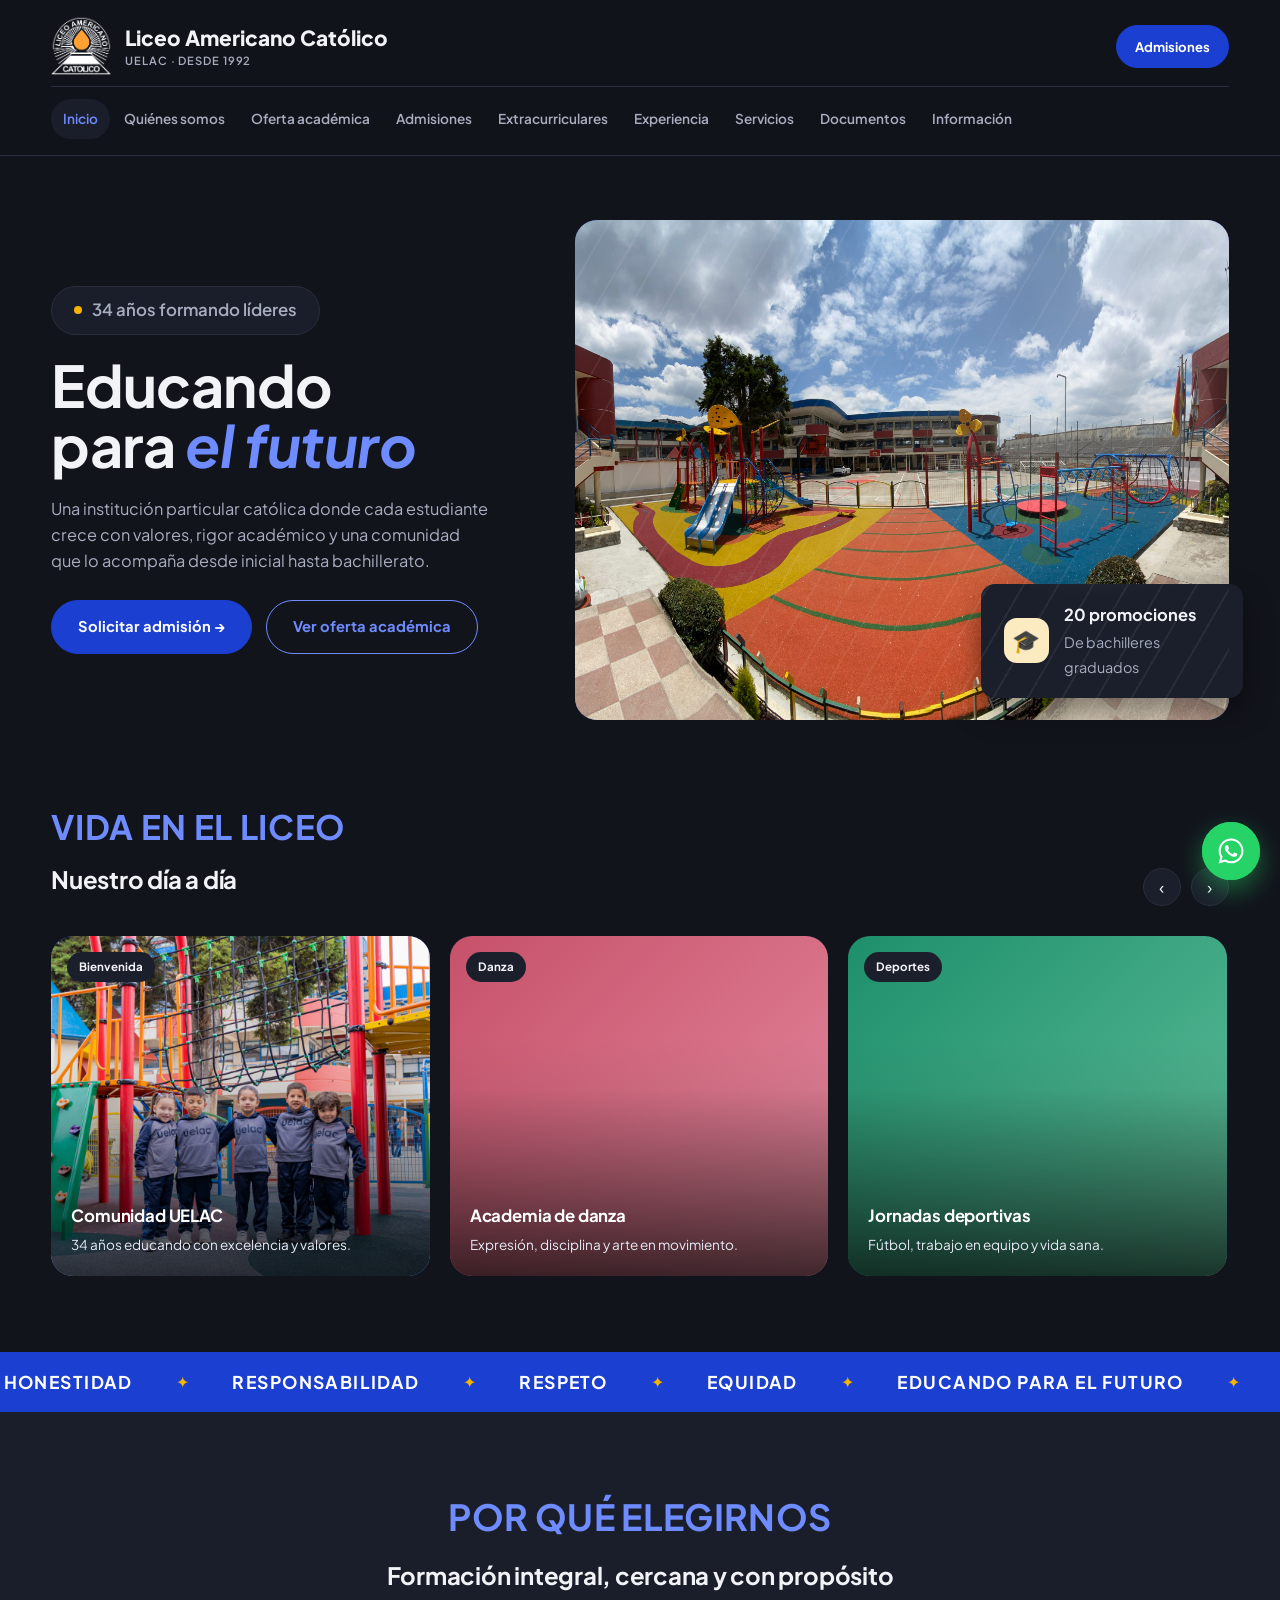
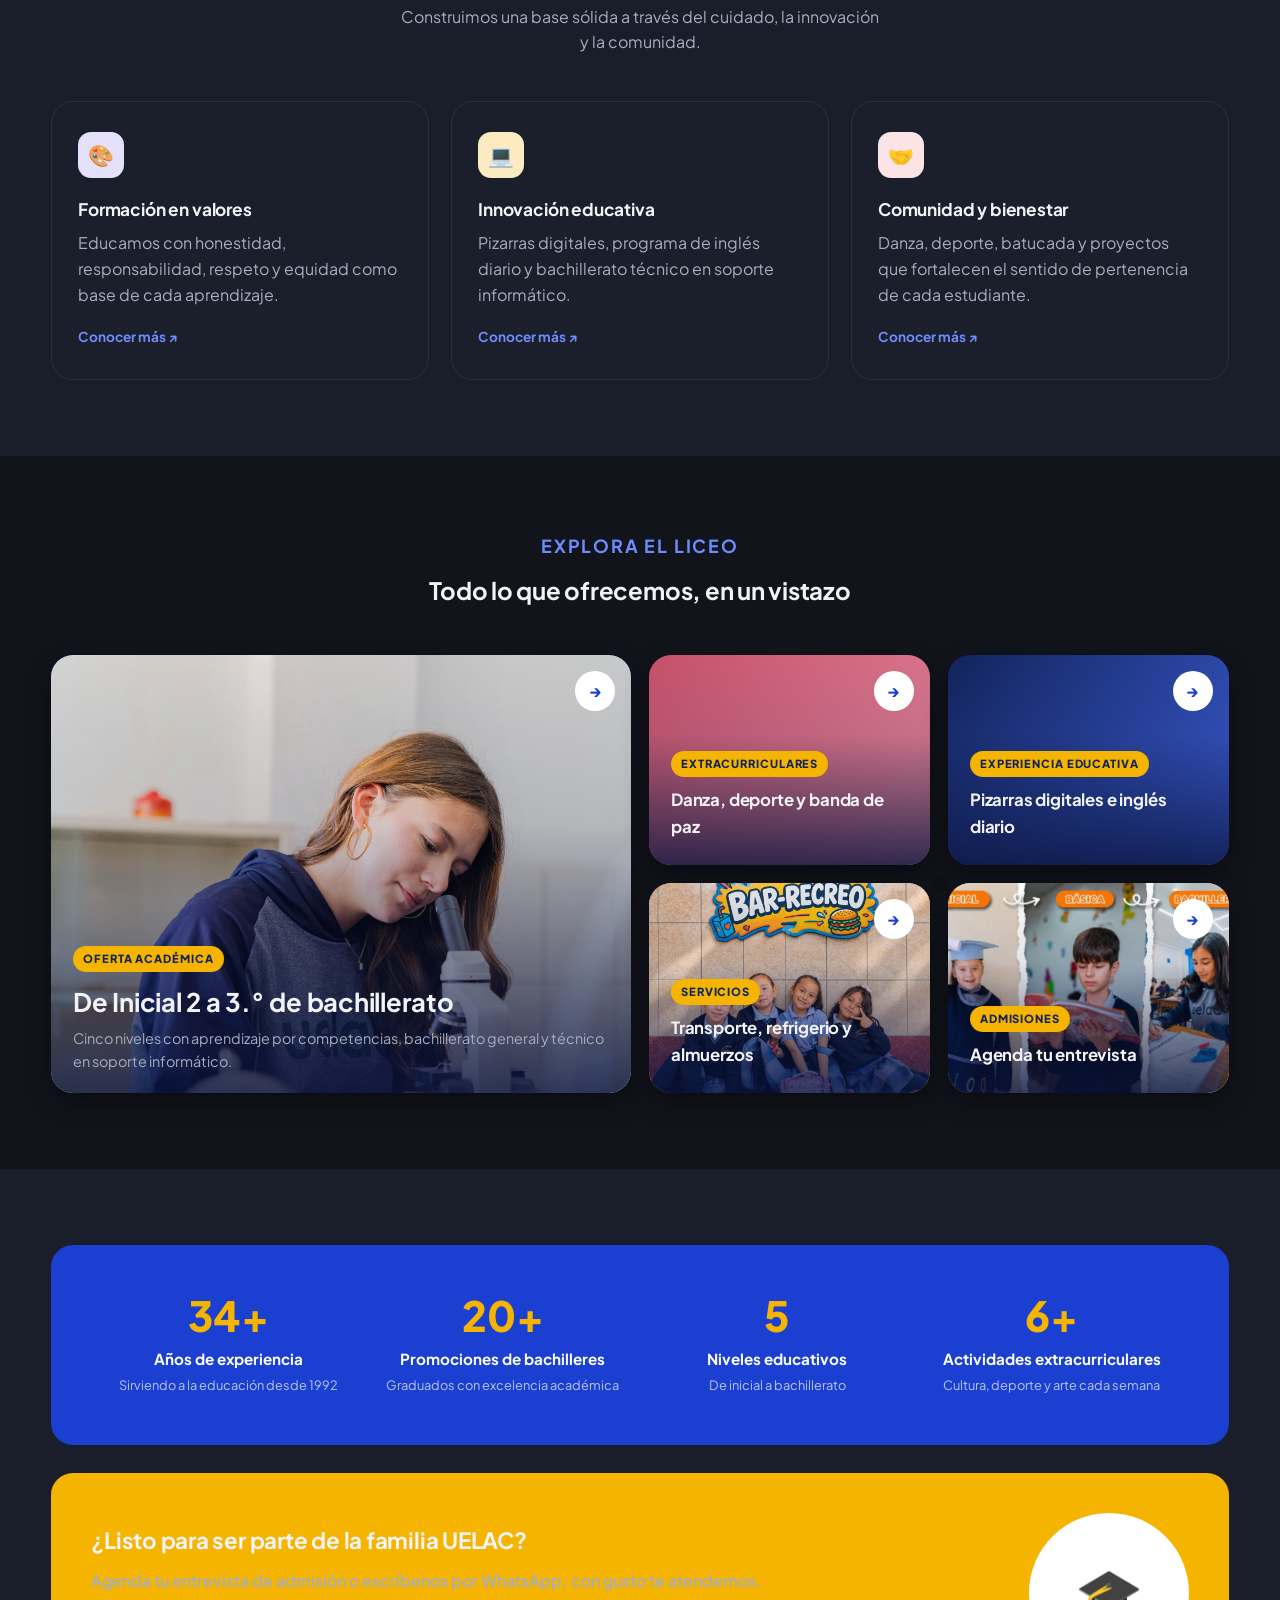
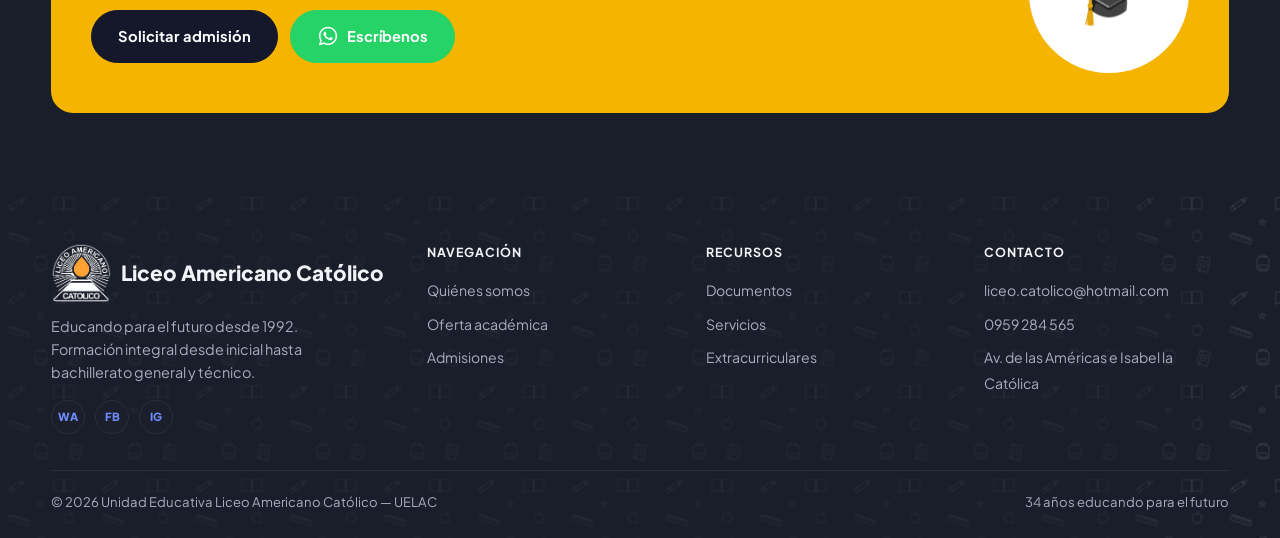
==== commit 68a589d0: "Add files via upload" ====
--- a/index.html
+++ b/index.html
@@ -93,6 +93,11 @@
   </div>
 </section>
 
+<div class="marquee" aria-label="Valores institucionales">
+  <div class="marquee-group"><span>Honestidad</span><i>✦</i><span>Responsabilidad</span><i>✦</i><span>Respeto</span><i>✦</i><span>Equidad</span><i>✦</i><span>Educando para el futuro</span><i>✦</i></div>
+  <div class="marquee-group" aria-hidden="true"><span>Honestidad</span><i>✦</i><span>Responsabilidad</span><i>✦</i><span>Respeto</span><i>✦</i><span>Equidad</span><i>✦</i><span>Educando para el futuro</span><i>✦</i></div>
+</div>
+
 <section class="section soft">
   <div class="wrap">
     <div class="section-head">
@@ -122,6 +127,64 @@
     </div>
   </div>
 </section>
+<section class="section">
+  <div class="wrap">
+    <div class="section-head">
+      <span class="eyebrow">Explora el Liceo</span>
+      <h2>Todo lo que ofrecemos, en un vistazo</h2>
+    </div>
+    <div class="bento">
+      <a class="bento-tile t-big" href="oferta-academica.html" style="--g:linear-gradient(135deg,#1B3FD1,#3F63E0)">
+        <img loading="lazy" decoding="async" src="images/nivel-bachillerato.jpg" alt="" onerror="this.remove()">
+        <span class="arrow" aria-hidden="true">→</span>
+        <div class="bento-body"><span class="bento-tag">Oferta académica</span><h3>De Inicial 2 a 3.° de bachillerato</h3><p>Cinco niveles con aprendizaje por competencias, bachillerato general y técnico en soporte informático.</p></div>
+      </a>
+      <a class="bento-tile " href="extracurriculares.html" style="--g:linear-gradient(135deg,#C6516A,#E58BA0)">
+        <img loading="lazy" decoding="async" src="images/extra-grupo-danza.jpg" alt="" onerror="this.remove()">
+        <span class="arrow" aria-hidden="true">→</span>
+        <div class="bento-body"><span class="bento-tag">Extracurriculares</span><h3>Danza, deporte y banda de paz</h3></div>
+      </a>
+      <a class="bento-tile " href="experiencia.html" style="--g:linear-gradient(135deg,#12235B,#3F63E0)">
+        <img loading="lazy" decoding="async" src="images/galeria-proyectos.jpg" alt="" onerror="this.remove()">
+        <span class="arrow" aria-hidden="true">→</span>
+        <div class="bento-body"><span class="bento-tag">Experiencia educativa</span><h3>Pizarras digitales e inglés diario</h3></div>
+      </a>
+      <a class="bento-tile " href="servicios.html" style="--g:linear-gradient(135deg,#D97A3D,#F0B27D)">
+        <img loading="lazy" decoding="async" src="images/servicio-refrigerio.jpg" alt="" onerror="this.remove()">
+        <span class="arrow" aria-hidden="true">→</span>
+        <div class="bento-body"><span class="bento-tag">Servicios</span><h3>Transporte, refrigerio y almuerzos</h3></div>
+      </a>
+      <a class="bento-tile " href="admisiones.html" style="--g:linear-gradient(135deg,#F4B400,#E9D6A8)">
+        <img loading="lazy" decoding="async" src="images/admisiones.jpg" alt="" onerror="this.remove()">
+        <span class="arrow" aria-hidden="true">→</span>
+        <div class="bento-body"><span class="bento-tag">Admisiones</span><h3>Agenda tu entrevista</h3></div>
+      </a>
+    </div>
+  </div>
+</section>
+
+<section class="section soft">
+  <div class="wrap">
+    <div class="stats-band stats-4">
+      <div><div class="stat-num" data-count="34" data-suffix="+">34+</div><div class="stat-label">Años de experiencia</div><div class="stat-sub">Sirviendo a la educación desde 1992</div></div>
+      <div><div class="stat-num" data-count="20" data-suffix="+">20+</div><div class="stat-label">Promociones de bachilleres</div><div class="stat-sub">Graduados con excelencia académica</div></div>
+      <div><div class="stat-num" data-count="5">5</div><div class="stat-label">Niveles educativos</div><div class="stat-sub">De inicial a bachillerato</div></div>
+      <div><div class="stat-num" data-count="6" data-suffix="+">6+</div><div class="stat-label">Actividades extracurriculares</div><div class="stat-sub">Cultura, deporte y arte cada semana</div></div>
+    </div>
+    <div class="cta-band">
+      <div>
+        <h3>¿Listo para ser parte de la familia UELAC?</h3>
+        <p>Agenda tu entrevista de admisión o escríbenos por WhatsApp; con gusto te atendemos.</p>
+        <div class="cta-actions">
+          <a class="btn dark" href="admisiones.html">Solicitar admisión</a>
+          <a class="btn btn-whatsapp" href="https://wa.me/593959284565?text=%F0%9F%91%8B%20Hola%2C%20quiero%20m%C3%A1s%20informaci%C3%B3n%20de%20su%20escuelita%20%F0%9F%8F%AB" target="_blank" rel="noopener"><svg width="22" height="22" viewBox="0 0 24 24" fill="currentColor" style="flex-shrink:0"><path d="M12.04 2C6.58 2 2.13 6.45 2.13 11.91c0 1.75.46 3.45 1.32 4.95L2.05 22l5.25-1.38a9.9 9.9 0 0 0 4.74 1.21h.01c5.46 0 9.9-4.45 9.9-9.91C21.96 6.45 17.5 2 12.04 2Zm0 18.15h-.01a8.2 8.2 0 0 1-4.19-1.15l-.3-.18-3.12.82.83-3.04-.2-.31a8.2 8.2 0 0 1-1.26-4.38c0-4.54 3.7-8.24 8.26-8.24 2.2 0 4.27.86 5.83 2.42a8.18 8.18 0 0 1 2.41 5.83c0 4.55-3.7 8.24-8.25 8.24Zm4.52-6.17c-.25-.12-1.46-.72-1.68-.8-.23-.08-.39-.12-.56.13-.16.24-.64.8-.78.96-.14.16-.29.18-.53.06-.25-.12-1.04-.38-1.98-1.22-.73-.65-1.23-1.46-1.37-1.7-.14-.25-.02-.38.11-.5.11-.11.25-.29.37-.43.12-.14.16-.24.24-.4.08-.16.04-.3-.02-.43-.06-.12-.56-1.34-.76-1.84-.2-.48-.41-.42-.56-.42h-.48c-.16 0-.43.06-.65.3-.23.24-.86.84-.86 2.04 0 1.2.88 2.36 1 2.52.12.16 1.73 2.64 4.2 3.7.59.25 1.05.4 1.4.52.59.19 1.13.16 1.55.1.47-.07 1.46-.6 1.67-1.17.2-.58.2-1.07.14-1.17-.06-.1-.22-.16-.47-.28Z"/></svg>Escríbenos</a>
+        </div>
+      </div>
+      <div class="cta-icon cta-emoji">🎓</div>
+    </div>
+  </div>
+</section>
+
 <footer>
   <div class="wrap">
     <div class="foot-grid">
--- a/styles.css
+++ b/styles.css
@@ -85,13 +85,16 @@
 }
 
 /* page header banner (for interior pages) */
-.page-hero{padding-top:52px;padding-bottom:40px;}
+.page-hero{padding-top:36px;padding-bottom:12px;}
+.page-hero p.lead{margin-bottom:0;}
+.page-hero + .section{padding-top:24px;}
 .page-hero .eyebrow{margin-bottom:12px;}
 .page-hero h1{font-size:clamp(2rem,4vw,2.8rem);}
 .page-hero p.lead{max-width:560px;font-size:1.02rem;}
 .crumb{font-size:.82rem;color:var(--ink-soft);margin-bottom:14px;}
 .crumb a{color:var(--blue);text-decoration:none;font-weight:600;}
-.page-hero-split{display:grid;grid-template-columns:1fr 1fr;gap:60px;align-items:center;}
+.page-hero-split{display:grid;grid-template-columns:1fr 1fr;gap:60px;align-items:stretch;}
+.page-hero-split > div:first-child{display:flex;flex-direction:column;justify-content:center;}
 .photo-frame{
   border-radius:var(--radius);overflow:hidden;height:500px;position:relative;
   background:linear-gradient(135deg,var(--blue) 0%,#3F63E0 55%,#7C93EC 100%);
@@ -259,14 +262,16 @@
 .extra-card h3{color:#fff;font-size:1.05rem;position:relative;z-index:2;margin:0;}
 
 /* experiencia */
-.feat-grid{display:grid;grid-template-columns:repeat(2,1fr);gap:20px;margin-bottom:46px;}
-.feat{background:#fff;border:1px solid var(--line);border-radius:var(--radius);padding:26px;display:flex;flex-wrap:wrap;gap:20px;align-items:flex-start;}
-.feat-photo{flex:0 0 calc(50% - 10px);aspect-ratio:3/4;position:relative;border-radius:var(--radius-sm);overflow:hidden;background:var(--bg-soft);}
+.feat-grid{display:grid;grid-template-columns:repeat(4,1fr);gap:20px;margin-bottom:46px;}
+.feat{background:#fff;border:1px solid var(--line);border-radius:var(--radius);padding:20px;display:flex;flex-direction:column;gap:16px;cursor:pointer;transition:transform .2s ease,box-shadow .2s ease,border-color .2s ease;}
+.feat:hover,.feat.selected{transform:scale(1.05);box-shadow:0 18px 40px rgba(27,63,209,.18);border-color:var(--blue);z-index:2;position:relative;}
+.feat-photo{flex:none;width:100%;aspect-ratio:3/4;position:relative;border-radius:var(--radius-sm);overflow:hidden;background:var(--bg-soft);}
 .feat-photo .feat-media{position:absolute;inset:0;width:100%;height:100%;object-fit:cover;opacity:0;transition:opacity .6s ease;}
 .feat-photo .feat-media.active{opacity:1;}
-.feat-body{flex:1 1 180px;min-width:0;}
+.feat-body{flex:1;min-width:0;}
 .feat .mark{width:40px;height:40px;border-radius:12px;margin-bottom:14px;display:flex;align-items:center;justify-content:center;font-size:1.2rem;}
-.horario-table{width:100%;border-collapse:collapse;background:#fff;border:1px solid var(--blue);border-radius:var(--radius-sm);overflow:hidden;}
+.horario-wrap{border:2px solid var(--blue);border-radius:var(--radius-sm);overflow:hidden;background:#fff;}
+.horario-table{width:100%;border-collapse:collapse;background:transparent;border:none;}
 .horario-table th{background:var(--blue);color:#fff;text-align:left;padding:14px 18px;font-weight:700;font-size:.85rem;}
 .horario-table td{padding:14px 18px;border-top:1px solid var(--line);font-size:.92rem;color:var(--ink);}
 .uniforme-grid{display:grid;grid-template-columns:repeat(5,1fr);gap:18px;margin-top:20px;}
@@ -287,7 +292,7 @@
   border-color:var(--blue);
   z-index:2;position:relative;
 }
-.serv-photo{width:100%;aspect-ratio:3/4;background:var(--bg-soft);border-radius:var(--radius-sm);overflow:hidden;margin-bottom:18px;}
+.serv-photo{width:80%;aspect-ratio:3/4;background:var(--bg-soft);border-radius:var(--radius-sm);overflow:hidden;margin:0 auto 18px;}
 .serv-photo img{width:100%;height:100%;object-fit:cover;}
 .serv-card .mark{width:42px;height:42px;border-radius:12px;margin-bottom:16px;display:flex;align-items:center;justify-content:center;font-size:1.25rem;}
 
@@ -312,18 +317,37 @@
 .form-field input,.form-field textarea{width:100%;padding:12px 14px;border:1.5px solid var(--line);border-radius:var(--radius-sm);font-family:inherit;font-size:.95rem;background:#fff;color:var(--ink);}
 .form-field textarea{resize:vertical;min-height:100px;}
 .form-field input:focus,.form-field textarea:focus{outline:2px solid var(--blue);outline-offset:1px;}
-.map-frame{border:1px solid var(--line);border-radius:var(--radius);overflow:hidden;height:220px;margin-bottom:22px;}
+.map-frame{border:1px solid var(--line);border-radius:var(--radius);overflow:hidden;height:300px;margin-bottom:22px;}
 .map-frame iframe{width:100%;height:100%;border:0;}
-.contact-lines{display:grid;gap:10px;margin-bottom:22px;font-size:.92rem;}
+.contact-lines{display:grid;gap:14px;margin-bottom:26px;font-size:1rem;line-height:1.6;}
 .contact-lines strong{color:var(--ink);}
-.social-row{display:flex;gap:12px;}
-.social-row a{width:42px;height:42px;border-radius:50%;border:1.5px solid var(--line);display:flex;align-items:center;justify-content:center;text-decoration:none;color:var(--blue);font-weight:800;font-size:.78rem;}
-.social-row a:hover{background:var(--blue);color:#fff;border-color:var(--blue);}
+.social-row{display:flex;gap:18px;}
+.social-row a{position:relative;isolation:isolate;width:52px;height:52px;border-radius:16px;perspective:260px;display:flex;align-items:center;justify-content:center;color:#fff;overflow:hidden;box-shadow:0 8px 18px rgba(27,63,209,.28);animation:soc-pop 6s ease-in-out infinite;}
+.social-row a svg{width:26px;height:26px;position:relative;z-index:1;animation:soc-flip 6s ease-in-out infinite;}
+.social-row a::before,.social-row a::after{content:"";position:absolute;inset:0;z-index:0;}
+.social-row a::before{background:linear-gradient(135deg,#12235B 0%,#2F54D8 30%,#8FA9FF 46%,#2F54D8 62%,#12235B 100%);animation:soc-metal 6s ease-in-out infinite;}
+.social-row a::after{background:var(--brand);opacity:0;animation:soc-brand 6s ease-in-out infinite;}
+.social-row .soc-wa{--brand:#25D366;}
+.social-row .soc-fb{--brand:#1877F2;}
+.social-row .soc-ig{--brand:linear-gradient(45deg,#F9CE34 0%,#EE2A7B 50%,#6228D7 100%);}
+@keyframes soc-metal{0%,45%{opacity:1;}50%,95%{opacity:0;}100%{opacity:1;}}
+@keyframes soc-brand{0%,45%{opacity:0;}50%,95%{opacity:1;}100%{opacity:0;}}
+@keyframes soc-pop{
+  0%,40%,58%,90%{transform:scale(1) rotate(0);box-shadow:0 8px 18px rgba(27,63,209,.28),0 0 0 0 rgba(91,130,255,0);}
+  47%,97%{transform:scale(1.22) rotate(-9deg);box-shadow:0 8px 18px rgba(27,63,209,.28),0 0 0 0 rgba(91,130,255,.75);}
+  54%,100%{transform:scale(1) rotate(0);box-shadow:0 8px 18px rgba(27,63,209,.28),0 0 0 16px rgba(91,130,255,0);}
+}
+@keyframes soc-flip{
+  0%,44%{transform:rotateY(0);}
+  52%,94%{transform:rotateY(360deg);}
+  100%{transform:rotateY(720deg);}
+}
+@media (prefers-reduced-motion:reduce){.social-row a,.social-row a svg{animation:none;}.social-row a::before,.social-row a::after{animation:none;}.social-row a::after{opacity:0;}}
 .form-note{font-size:.85rem;color:var(--blue);margin-top:10px;display:none;font-weight:600;}
 .form-note.show{display:block;}
 
 /* footer */
-footer{background:var(--bg-soft);padding:54px 0 26px;}
+footer{position:relative;overflow:hidden;background-color:var(--bg-soft);background-image:url("data:image/svg+xml,%3Csvg xmlns='http://www.w3.org/2000/svg' width='280' height='280' viewBox='0 0 280 280'%3E%3Cg fill='none' stroke='%23FFFFFF' stroke-opacity='0.6' stroke-width='5.5' stroke-linecap='round' stroke-linejoin='round'%3E%3Cg transform='translate(24,56) rotate(-35)'%3E%3Crect width='44' height='11' rx='1'/%3E%3Cpath d='M44 0 L58 5.5 L44 11 Z M10 0 V11'/%3E%3C/g%3E%3Cg transform='translate(160,22)'%3E%3Cpath d='M0 6 Q16 0 30 6 V40 Q16 34 0 40 Z'/%3E%3Cpath d='M30 6 Q44 0 60 6 V40 Q44 34 30 40 Z'/%3E%3C/g%3E%3Cg transform='translate(28,130) rotate(18)'%3E%3Crect width='64' height='15' rx='1'/%3E%3Cpath d='M8 0 V6 M16 0 V9 M24 0 V6 M32 0 V9 M40 0 V6 M48 0 V9 M56 0 V6'/%3E%3C/g%3E%3Cg transform='translate(190,122)'%3E%3Cpath d='M16 8 C6 2 -2 12 4 26 C8 34 14 34 16 32 C18 34 24 34 28 26 C34 12 26 2 16 8 Z M16 8 C16 2 20 0 22 -2'/%3E%3C/g%3E%3Cg transform='translate(104,196)'%3E%3Crect x='0' y='6' width='36' height='42' rx='10'/%3E%3Cpath d='M9 6 V2 H27 V6'/%3E%3Crect x='7' y='30' width='22' height='13' rx='3'/%3E%3C/g%3E%3Cg transform='translate(214,200) rotate(12)'%3E%3Crect width='32' height='42' rx='3'/%3E%3Cpath d='M8 0 V42 M14 12 H26 M14 20 H26 M14 28 H22'/%3E%3C/g%3E%3Cg transform='translate(120,98)'%3E%3Cpath d='M0 -9 L2.6 -2.8 L9.5 -2.8 L4 1.4 L6 8.4 L0 4.2 L-6 8.4 L-4 1.4 L-9.5 -2.8 L-2.6 -2.8 Z'/%3E%3C/g%3E%3C/g%3E%3C/svg%3E");background-size:94px 94px;padding:54px 0 26px;}
 .foot-grid{display:grid;grid-template-columns:1.4fr 1fr 1fr 1fr;gap:34px;margin-bottom:36px;}
 .foot-brand{display:flex;gap:10px;align-items:center;margin-bottom:12px;}
 footer h4{color:var(--ink);font-size:.78rem;text-transform:uppercase;letter-spacing:.08em;margin-bottom:14px;}
@@ -355,7 +379,8 @@
   .foot-grid{grid-template-columns:1fr;}
   .section{padding:56px 0;}
   .hero{padding:44px 0 56px;}
-  .page-hero{padding-top:36px;padding-bottom:28px;}
+  .page-hero{padding-top:24px;padding-bottom:8px;}
+  .page-hero + .section{padding-top:16px;}
   .stats-band{padding:36px 24px;}
   .photo-frame-compact{height:220px;}
 }
@@ -394,7 +419,7 @@
 html.dark-mode .feature-card a.more{color:var(--dm-blue);}
 html.dark-mode .btn.outline{color:var(--dm-blue);border-color:var(--dm-blue);}
 html.dark-mode .btn.outline:hover{background:var(--dm-blue);color:var(--dm-bg);}
-html.dark-mode footer{background:var(--dm-bg-soft);}
+html.dark-mode footer{background-color:var(--dm-bg-soft);background-image:url("data:image/svg+xml,%3Csvg xmlns='http://www.w3.org/2000/svg' width='280' height='280' viewBox='0 0 280 280'%3E%3Cg fill='none' stroke='%23FFFFFF' stroke-opacity='0.025' stroke-width='5.5' stroke-linecap='round' stroke-linejoin='round'%3E%3Cg transform='translate(24,56) rotate(-35)'%3E%3Crect width='44' height='11' rx='1'/%3E%3Cpath d='M44 0 L58 5.5 L44 11 Z M10 0 V11'/%3E%3C/g%3E%3Cg transform='translate(160,22)'%3E%3Cpath d='M0 6 Q16 0 30 6 V40 Q16 34 0 40 Z'/%3E%3Cpath d='M30 6 Q44 0 60 6 V40 Q44 34 30 40 Z'/%3E%3C/g%3E%3Cg transform='translate(28,130) rotate(18)'%3E%3Crect width='64' height='15' rx='1'/%3E%3Cpath d='M8 0 V6 M16 0 V9 M24 0 V6 M32 0 V9 M40 0 V6 M48 0 V9 M56 0 V6'/%3E%3C/g%3E%3Cg transform='translate(190,122)'%3E%3Cpath d='M16 8 C6 2 -2 12 4 26 C8 34 14 34 16 32 C18 34 24 34 28 26 C34 12 26 2 16 8 Z M16 8 C16 2 20 0 22 -2'/%3E%3C/g%3E%3Cg transform='translate(104,196)'%3E%3Crect x='0' y='6' width='36' height='42' rx='10'/%3E%3Cpath d='M9 6 V2 H27 V6'/%3E%3Crect x='7' y='30' width='22' height='13' rx='3'/%3E%3C/g%3E%3Cg transform='translate(214,200) rotate(12)'%3E%3Crect width='32' height='42' rx='3'/%3E%3Cpath d='M8 0 V42 M14 12 H26 M14 20 H26 M14 28 H22'/%3E%3C/g%3E%3Cg transform='translate(120,98)'%3E%3Cpath d='M0 -9 L2.6 -2.8 L9.5 -2.8 L4 1.4 L6 8.4 L0 4.2 L-6 8.4 L-4 1.4 L-9.5 -2.8 L-2.6 -2.8 Z'/%3E%3C/g%3E%3C/g%3E%3C/svg%3E");background-size:94px 94px;}
 html.dark-mode footer h4{color:var(--dm-ink);}
 html.dark-mode footer a{color:var(--dm-ink-soft);}
 html.dark-mode footer a:hover{color:var(--dm-blue);}
@@ -424,11 +449,13 @@
 html.dark-mode .photo-frame{box-shadow:0 20px 40px rgba(0,0,0,.4);}
 html.dark-mode .cta-band{background:var(--yellow);}
 html.dark-mode .feat{background:var(--dm-card);border-color:var(--dm-line);}
+html.dark-mode .feat:hover,html.dark-mode .feat.selected{border-color:var(--dm-blue);box-shadow:0 18px 40px rgba(0,0,0,.5);}
 html.dark-mode .feat h3{color:var(--dm-ink);}
 html.dark-mode .feat-photo{background:var(--dm-bg-soft);}
 html.dark-mode .uniforme-photo{background:var(--dm-bg-soft);border-color:var(--dm-line);}
 html.dark-mode .uniforme-label{color:var(--dm-ink-soft);}
-html.dark-mode .horario-table{background:var(--dm-card);border-color:var(--blue);}
+html.dark-mode .horario-wrap{background:var(--dm-card);border-color:var(--blue);}
+html.dark-mode .horario-table{background:transparent;}
 html.dark-mode .horario-table td{border-color:var(--dm-line);color:var(--dm-ink);}
 html.dark-mode .serv-card{background:var(--dm-card);border-color:var(--dm-line);}
 html.dark-mode .serv-card:hover,html.dark-mode .serv-card.selected{border-color:var(--dm-blue);box-shadow:0 18px 40px rgba(0,0,0,.5);}
@@ -442,8 +469,185 @@
 html.dark-mode .map-frame{border-color:var(--dm-line);}
 html.dark-mode .contact-lines strong{color:var(--dm-ink);}
 html.dark-mode .contact-lines{color:var(--dm-ink-soft);}
-html.dark-mode .social-row a{border-color:var(--dm-line);color:var(--dm-blue);}
-html.dark-mode .social-row a:hover{background:var(--dm-blue);color:var(--dm-bg);border-color:var(--dm-blue);}
 html.dark-mode .menu-toggle{border-color:var(--dm-line);}
 html.dark-mode .menu-toggle span,html.dark-mode .menu-toggle span::before,html.dark-mode .menu-toggle span::after{background:var(--dm-ink);}
 html.dark-mode nav.mainnav{border-color:var(--dm-line);}
+
+/* footer wallpaper: very faint pattern with a soft shimmer of light passing over it */
+footer::before{content:"";position:absolute;pointer-events:none;}
+footer::before{
+  inset:0;background-image:url("data:image/svg+xml,%3Csvg xmlns='http://www.w3.org/2000/svg' width='280' height='280' viewBox='0 0 280 280'%3E%3Cg fill='none' stroke='%231B3FD1' stroke-opacity='0.12' stroke-width='5.5' stroke-linecap='round' stroke-linejoin='round'%3E%3Cg transform='translate(24,56) rotate(-35)'%3E%3Crect width='44' height='11' rx='1'/%3E%3Cpath d='M44 0 L58 5.5 L44 11 Z M10 0 V11'/%3E%3C/g%3E%3Cg transform='translate(160,22)'%3E%3Cpath d='M0 6 Q16 0 30 6 V40 Q16 34 0 40 Z'/%3E%3Cpath d='M30 6 Q44 0 60 6 V40 Q44 34 30 40 Z'/%3E%3C/g%3E%3Cg transform='translate(28,130) rotate(18)'%3E%3Crect width='64' height='15' rx='1'/%3E%3Cpath d='M8 0 V6 M16 0 V9 M24 0 V6 M32 0 V9 M40 0 V6 M48 0 V9 M56 0 V6'/%3E%3C/g%3E%3Cg transform='translate(190,122)'%3E%3Cpath d='M16 8 C6 2 -2 12 4 26 C8 34 14 34 16 32 C18 34 24 34 28 26 C34 12 26 2 16 8 Z M16 8 C16 2 20 0 22 -2'/%3E%3C/g%3E%3Cg transform='translate(104,196)'%3E%3Crect x='0' y='6' width='36' height='42' rx='10'/%3E%3Cpath d='M9 6 V2 H27 V6'/%3E%3Crect x='7' y='30' width='22' height='13' rx='3'/%3E%3C/g%3E%3Cg transform='translate(214,200) rotate(12)'%3E%3Crect width='32' height='42' rx='3'/%3E%3Cpath d='M8 0 V42 M14 12 H26 M14 20 H26 M14 28 H22'/%3E%3C/g%3E%3Cg transform='translate(120,98)'%3E%3Cpath d='M0 -9 L2.6 -2.8 L9.5 -2.8 L4 1.4 L6 8.4 L0 4.2 L-6 8.4 L-4 1.4 L-9.5 -2.8 L-2.6 -2.8 Z'/%3E%3C/g%3E%3C/g%3E%3C/svg%3E");background-size:94px 94px;
+  -webkit-mask-image:linear-gradient(115deg,transparent 35%,#000 50%,transparent 65%),linear-gradient(65deg,transparent 35%,#000 50%,transparent 65%);
+  mask-image:linear-gradient(115deg,transparent 35%,#000 50%,transparent 65%),linear-gradient(65deg,transparent 35%,#000 50%,transparent 65%);
+  -webkit-mask-size:260% 100%,260% 100%;mask-size:260% 100%,260% 100%;
+  -webkit-mask-repeat:no-repeat;mask-repeat:no-repeat;
+  animation:footer-shine 11s ease-in-out infinite;
+}
+footer > .wrap{position:relative;z-index:1;}
+html.dark-mode footer::before{background-image:url("data:image/svg+xml,%3Csvg xmlns='http://www.w3.org/2000/svg' width='280' height='280' viewBox='0 0 280 280'%3E%3Cg fill='none' stroke='%23FFFFFF' stroke-opacity='0.10' stroke-width='5.5' stroke-linecap='round' stroke-linejoin='round'%3E%3Cg transform='translate(24,56) rotate(-35)'%3E%3Crect width='44' height='11' rx='1'/%3E%3Cpath d='M44 0 L58 5.5 L44 11 Z M10 0 V11'/%3E%3C/g%3E%3Cg transform='translate(160,22)'%3E%3Cpath d='M0 6 Q16 0 30 6 V40 Q16 34 0 40 Z'/%3E%3Cpath d='M30 6 Q44 0 60 6 V40 Q44 34 30 40 Z'/%3E%3C/g%3E%3Cg transform='translate(28,130) rotate(18)'%3E%3Crect width='64' height='15' rx='1'/%3E%3Cpath d='M8 0 V6 M16 0 V9 M24 0 V6 M32 0 V9 M40 0 V6 M48 0 V9 M56 0 V6'/%3E%3C/g%3E%3Cg transform='translate(190,122)'%3E%3Cpath d='M16 8 C6 2 -2 12 4 26 C8 34 14 34 16 32 C18 34 24 34 28 26 C34 12 26 2 16 8 Z M16 8 C16 2 20 0 22 -2'/%3E%3C/g%3E%3Cg transform='translate(104,196)'%3E%3Crect x='0' y='6' width='36' height='42' rx='10'/%3E%3Cpath d='M9 6 V2 H27 V6'/%3E%3Crect x='7' y='30' width='22' height='13' rx='3'/%3E%3C/g%3E%3Cg transform='translate(214,200) rotate(12)'%3E%3Crect width='32' height='42' rx='3'/%3E%3Cpath d='M8 0 V42 M14 12 H26 M14 20 H26 M14 28 H22'/%3E%3C/g%3E%3Cg transform='translate(120,98)'%3E%3Cpath d='M0 -9 L2.6 -2.8 L9.5 -2.8 L4 1.4 L6 8.4 L0 4.2 L-6 8.4 L-4 1.4 L-9.5 -2.8 L-2.6 -2.8 Z'/%3E%3C/g%3E%3C/g%3E%3C/svg%3E");}
+@keyframes footer-shine{
+  0%{-webkit-mask-position:0% 0,100% 0;mask-position:0% 0,100% 0;}
+  100%{-webkit-mask-position:100% 0,0% 0;mask-position:100% 0,0% 0;}
+}
+@media (prefers-reduced-motion:reduce){footer::before{animation:none;}}
+
+/* =====================================================================
+   TEMPLATES & MOTION (designer pass): marquee, bento, counters, path,
+   FAQ, values, doc search, reveal-on-scroll, floating widgets
+   ===================================================================== */
+body{animation:page-in .5s ease backwards;}
+@keyframes page-in{from{opacity:0;}to{opacity:1;}}
+
+/* --- scroll reveal (classes are added by script.js, so nothing hides if JS fails) --- */
+.reveal{opacity:0;transform:translateY(26px);}
+.reveal-in{animation:reveal-up .75s cubic-bezier(.2,.7,.2,1) backwards;animation-delay:var(--d,0s);}
+@keyframes reveal-up{from{opacity:0;transform:translateY(26px);}to{opacity:1;transform:none;}}
+
+/* --- scroll progress, floating WhatsApp, back to top --- */
+.scroll-progress{position:fixed;top:0;left:0;right:0;height:3px;z-index:300;pointer-events:none;}
+.scroll-progress span{display:block;height:100%;width:100%;transform-origin:left;transform:scaleX(0);background:linear-gradient(90deg,var(--blue),var(--yellow));}
+.fab-wa{position:fixed;right:20px;bottom:20px;z-index:150;width:58px;height:58px;border-radius:50%;background:#25D366;color:#fff;display:flex;align-items:center;justify-content:center;box-shadow:0 10px 26px rgba(37,211,102,.45);text-decoration:none;transition:transform .2s ease;}
+.fab-wa:hover{transform:scale(1.1);}
+.fab-wa svg{width:30px;height:30px;}
+.fab-wa::before{content:"";position:absolute;inset:0;border-radius:50%;border:2px solid #25D366;animation:fab-ring 2.4s ease-out infinite;}
+@keyframes fab-ring{0%{transform:scale(1);opacity:.7;}100%{transform:scale(1.7);opacity:0;}}
+.to-top{position:fixed;right:27px;bottom:92px;z-index:150;width:44px;height:44px;border-radius:50%;border:none;background:var(--blue);color:#fff;cursor:pointer;display:flex;align-items:center;justify-content:center;box-shadow:0 8px 20px rgba(27,63,209,.35);opacity:0;visibility:hidden;transform:translateY(10px);transition:opacity .3s,transform .3s,visibility .3s,background .2s;}
+.to-top.show{opacity:1;visibility:visible;transform:none;}
+.to-top:hover{background:var(--blue-dark);}
+.to-top svg{width:20px;height:20px;}
+
+/* --- values marquee (home) --- */
+.marquee{background:var(--blue);color:#fff;overflow:hidden;display:flex;padding:16px 0;user-select:none;}
+.marquee-group{flex:none;min-width:100%;display:flex;align-items:center;justify-content:space-around;gap:36px;padding-right:36px;animation:marquee 30s linear infinite;}
+.marquee:hover .marquee-group{animation-play-state:paused;}
+.marquee span{font-weight:700;font-size:1.1rem;letter-spacing:.08em;text-transform:uppercase;white-space:nowrap;}
+.marquee i{color:var(--yellow);font-style:normal;font-size:1rem;}
+@keyframes marquee{to{transform:translateX(-100%);}}
+
+/* --- bento "Explora el Liceo" (home) --- */
+.bento{display:grid;grid-template-columns:repeat(4,1fr);grid-auto-rows:210px;gap:18px;}
+.bento-tile{position:relative;isolation:isolate;border-radius:var(--radius);overflow:hidden;display:flex;align-items:flex-end;text-decoration:none;color:#fff;background:var(--g,linear-gradient(135deg,#1B3FD1,#3F63E0));box-shadow:0 10px 26px rgba(18,35,91,.12);transition:box-shadow .3s ease;}
+.bento-tile.t-big{grid-column:span 2;grid-row:span 2;}
+.bento-tile img{position:absolute;inset:0;width:100%;height:100%;object-fit:cover;z-index:-2;transition:transform .7s ease;}
+.bento-tile::before{content:"";position:absolute;inset:0;z-index:-1;background:linear-gradient(to top,rgba(10,20,60,.82) 0%,rgba(10,20,60,.1) 62%,transparent 100%);}
+.bento-tile:hover{box-shadow:0 22px 44px rgba(27,63,209,.3);}
+.bento-tile:hover img{transform:scale(1.1);}
+.bento-body{padding:20px 22px;position:relative;}
+.bento-tag{display:inline-block;background:var(--yellow);color:var(--blue-dark);font-size:.7rem;font-weight:800;text-transform:uppercase;letter-spacing:.08em;padding:4px 10px;border-radius:99px;}
+.bento-tile h3{color:#fff;font-size:1.05rem;margin:10px 0 4px;}
+.bento-tile.t-big h3{font-size:1.6rem;}
+.bento-tile p{color:#E3E8FA;font-size:.9rem;margin:0;}
+.bento-tile .arrow{position:absolute;top:16px;right:16px;width:40px;height:40px;border-radius:50%;background:#fff;color:var(--blue);display:flex;align-items:center;justify-content:center;font-weight:800;transition:transform .35s ease,background .25s ease;}
+.bento-tile:hover .arrow{transform:rotate(-45deg) scale(1.12);background:var(--yellow);}
+
+/* --- stats band with 4 counters + floating cap in CTA --- */
+.stats-band.stats-4{grid-template-columns:repeat(4,1fr);}
+.stats-band + .cta-band{margin-top:28px;}
+.cta-emoji{animation:cap-float 3.2s ease-in-out infinite;}
+@keyframes cap-float{0%,100%{transform:translateY(0) rotate(-4deg);}50%{transform:translateY(-10px) rotate(4deg);}}
+
+/* --- values chips (quienes somos) --- */
+.values-row{display:grid;grid-template-columns:repeat(4,1fr);gap:16px;margin-top:18px;}
+.value-chip{position:relative;overflow:hidden;background:#fff;border:1px solid var(--line);border-radius:var(--radius);padding:24px 14px;text-align:center;transition:transform .25s ease,box-shadow .25s ease;}
+.value-chip .ic{display:block;font-size:2rem;margin-bottom:8px;transition:transform .35s ease;}
+.value-chip strong{display:block;color:var(--ink);font-size:1.05rem;}
+.value-chip::after{content:"";position:absolute;left:0;bottom:0;height:4px;width:0;background:linear-gradient(90deg,var(--blue),var(--yellow));transition:width .45s ease;}
+.value-chip:hover{transform:translateY(-6px);box-shadow:0 16px 34px rgba(27,63,209,.16);}
+.value-chip:hover::after{width:100%;}
+.value-chip:hover .ic{transform:scale(1.25) rotate(-8deg);}
+
+/* --- educational path (oferta academica) --- */
+.path{position:relative;margin:14px 0 54px;}
+.path-line{position:absolute;top:22px;left:calc(100%/12);right:calc(100%/12);height:4px;background:var(--line);border-radius:4px;overflow:hidden;}
+.path-fill{display:block;height:100%;width:100%;background:linear-gradient(90deg,var(--blue),var(--yellow));}
+.path-nodes{list-style:none;margin:0;padding:0;display:grid;grid-template-columns:repeat(6,1fr);position:relative;}
+.path-nodes li{text-align:center;padding:0 8px;}
+.path-nodes .dot{width:46px;height:46px;border-radius:50%;background:var(--blue);color:#fff;font-weight:800;display:flex;align-items:center;justify-content:center;margin:0 auto 12px;border:4px solid #fff;box-shadow:0 6px 16px rgba(27,63,209,.3);}
+.path-nodes li.grad .dot{background:var(--yellow);color:var(--blue-dark);font-size:1.3rem;}
+.path-nodes strong{display:block;color:var(--ink);font-size:.95rem;}
+.path-nodes small{display:block;color:var(--ink-soft);font-size:.8rem;line-height:1.35;margin-top:2px;}
+.path.armed .path-fill{width:0;transition:width 2.6s cubic-bezier(.4,0,.2,1);}
+.path.armed .path-nodes li{opacity:0;transform:translateY(14px) scale(.9);}
+.path.armed.in-view .path-fill{width:100%;}
+.path.armed.in-view .path-nodes li{animation:path-pop .6s cubic-bezier(.2,.9,.3,1.3) forwards;animation-delay:calc(var(--i) * .42s);}
+.path.armed.in-view .path-nodes li.grad .dot{animation:grad-glow 2.4s ease-in-out 2.8s infinite;}
+@keyframes path-pop{to{opacity:1;transform:none;}}
+@keyframes grad-glow{0%,100%{box-shadow:0 6px 16px rgba(244,180,0,.4);}50%{box-shadow:0 0 0 10px rgba(244,180,0,.18),0 6px 22px rgba(244,180,0,.7);}}
+
+/* --- FAQ (admisiones) --- */
+.faq{max-width:900px;margin:64px auto 0;}
+.faq .section-head{margin-bottom:28px;}
+details.faq-item{background:#fff;border:1px solid var(--line);border-radius:var(--radius-sm);margin-bottom:12px;overflow:hidden;transition:border-color .25s ease,box-shadow .25s ease;}
+details.faq-item:hover{border-color:var(--blue);}
+details.faq-item[open]{border-color:var(--blue);box-shadow:0 12px 30px rgba(27,63,209,.12);}
+details.faq-item summary{cursor:pointer;list-style:none;padding:18px 22px;font-weight:700;color:var(--ink);display:flex;justify-content:space-between;align-items:center;gap:16px;}
+details.faq-item summary::-webkit-details-marker{display:none;}
+details.faq-item summary::after{content:"+";color:var(--blue);font-size:1.6rem;line-height:1;transition:transform .3s ease;}
+details.faq-item[open] summary::after{transform:rotate(45deg);}
+.faq-body{padding:0 22px 20px;color:var(--ink-soft);}
+.faq-body p{margin:0;color:var(--ink-soft);}
+details.faq-item[open] .faq-body{animation:faq-in .35s ease;}
+@keyframes faq-in{from{opacity:0;transform:translateY(-8px);}to{opacity:1;transform:none;}}
+
+/* --- document search (documentos) --- */
+.doc-search{display:flex;align-items:center;gap:14px;margin-bottom:26px;flex-wrap:wrap;}
+.doc-search input{flex:1 1 300px;max-width:560px;padding:14px 20px 14px 48px;border:1.5px solid var(--line);border-radius:99px;font:inherit;color:var(--ink);background:#fff url("data:image/svg+xml,%3Csvg xmlns='http://www.w3.org/2000/svg' width='20' height='20' viewBox='0 0 24 24' fill='none' stroke='%235B5F76' stroke-width='2.2' stroke-linecap='round'%3E%3Ccircle cx='11' cy='11' r='7'/%3E%3Cpath d='M20 20l-4-4'/%3E%3C/svg%3E") no-repeat 18px center;}
+.doc-search input:focus{outline:2px solid var(--blue);outline-offset:1px;}
+#docCount{color:var(--ink-soft);font-size:.9rem;}
+.doc-empty{display:none;color:var(--ink-soft);margin:0 0 18px;}
+
+/* --- extracurriculares + map button --- */
+.extra-card img{transition:transform .7s ease;}
+.extra-card:hover img{transform:scale(1.1);}
+.extra-card h3{transition:transform .3s ease;}
+.extra-card:hover h3{transform:translateY(-6px);}
+.map-btn{margin-bottom:20px;}
+
+/* --- responsive --- */
+@media (max-width:1000px){
+  .bento{grid-template-columns:repeat(2,1fr);}
+  .bento-tile.t-big{grid-column:span 2;grid-row:span 1;}
+  .values-row{grid-template-columns:repeat(2,1fr);}
+  .stats-band.stats-4{grid-template-columns:repeat(2,1fr);gap:28px;}
+}
+@media (max-width:720px){
+  .path-line{top:22px;bottom:22px;left:22px;right:auto;width:4px;height:auto;}
+  .path-fill{width:100%;height:100%;}
+  .path.armed .path-fill{width:100%;height:0;transition:height 2.6s cubic-bezier(.4,0,.2,1);}
+  .path.armed.in-view .path-fill{height:100%;}
+  .path-nodes{grid-template-columns:1fr;gap:22px;}
+  .path-nodes li{display:grid;grid-template-columns:46px 1fr;column-gap:16px;row-gap:0;text-align:left;align-items:center;padding:0;}
+  .path-nodes .dot{grid-row:span 2;margin:0;}
+}
+@media (max-width:560px){
+  .bento{grid-template-columns:1fr;}
+  .bento-tile.t-big{grid-column:span 1;}
+  .stats-band.stats-4{grid-template-columns:1fr;}
+  .fab-wa{right:14px;bottom:14px;width:52px;height:52px;}
+  .to-top{right:20px;bottom:78px;}
+}
+
+/* --- dark mode for the new pieces --- */
+html.dark-mode .value-chip{background:var(--dm-card);border-color:var(--dm-line);}
+html.dark-mode .value-chip strong{color:var(--dm-ink);}
+html.dark-mode .value-chip:hover{box-shadow:0 16px 34px rgba(0,0,0,.5);}
+html.dark-mode .path-line{background:var(--dm-line);}
+html.dark-mode .path-nodes .dot{border-color:var(--dm-bg-soft);}
+html.dark-mode .path-nodes strong{color:var(--dm-ink);}
+html.dark-mode .path-nodes small{color:var(--dm-ink-soft);}
+html.dark-mode details.faq-item{background:var(--dm-card);border-color:var(--dm-line);}
+html.dark-mode details.faq-item:hover,html.dark-mode details.faq-item[open]{border-color:var(--dm-blue);}
+html.dark-mode details.faq-item summary{color:var(--dm-ink);}
+html.dark-mode details.faq-item summary::after{color:var(--dm-blue);}
+html.dark-mode .faq-body,html.dark-mode .faq-body p{color:var(--dm-ink-soft);}
+html.dark-mode .doc-search input{background-color:var(--dm-card);border-color:var(--dm-line);color:var(--dm-ink);}
+html.dark-mode #docCount,html.dark-mode .doc-empty{color:var(--dm-ink-soft);}
+html.dark-mode .bento-tile{box-shadow:0 10px 26px rgba(0,0,0,.4);}
+
+@media (prefers-reduced-motion:reduce){
+  body{animation:none;}
+  .reveal{opacity:1;transform:none;}
+  .reveal-in,.marquee-group,.cta-emoji,.fab-wa::before,.path.armed.in-view .path-nodes li,.path.armed.in-view .path-nodes li.grad .dot{animation:none;}
+  .path.armed .path-nodes li{opacity:1;transform:none;}
+  .path.armed .path-fill{width:100%;height:100%;transition:none;}
+}
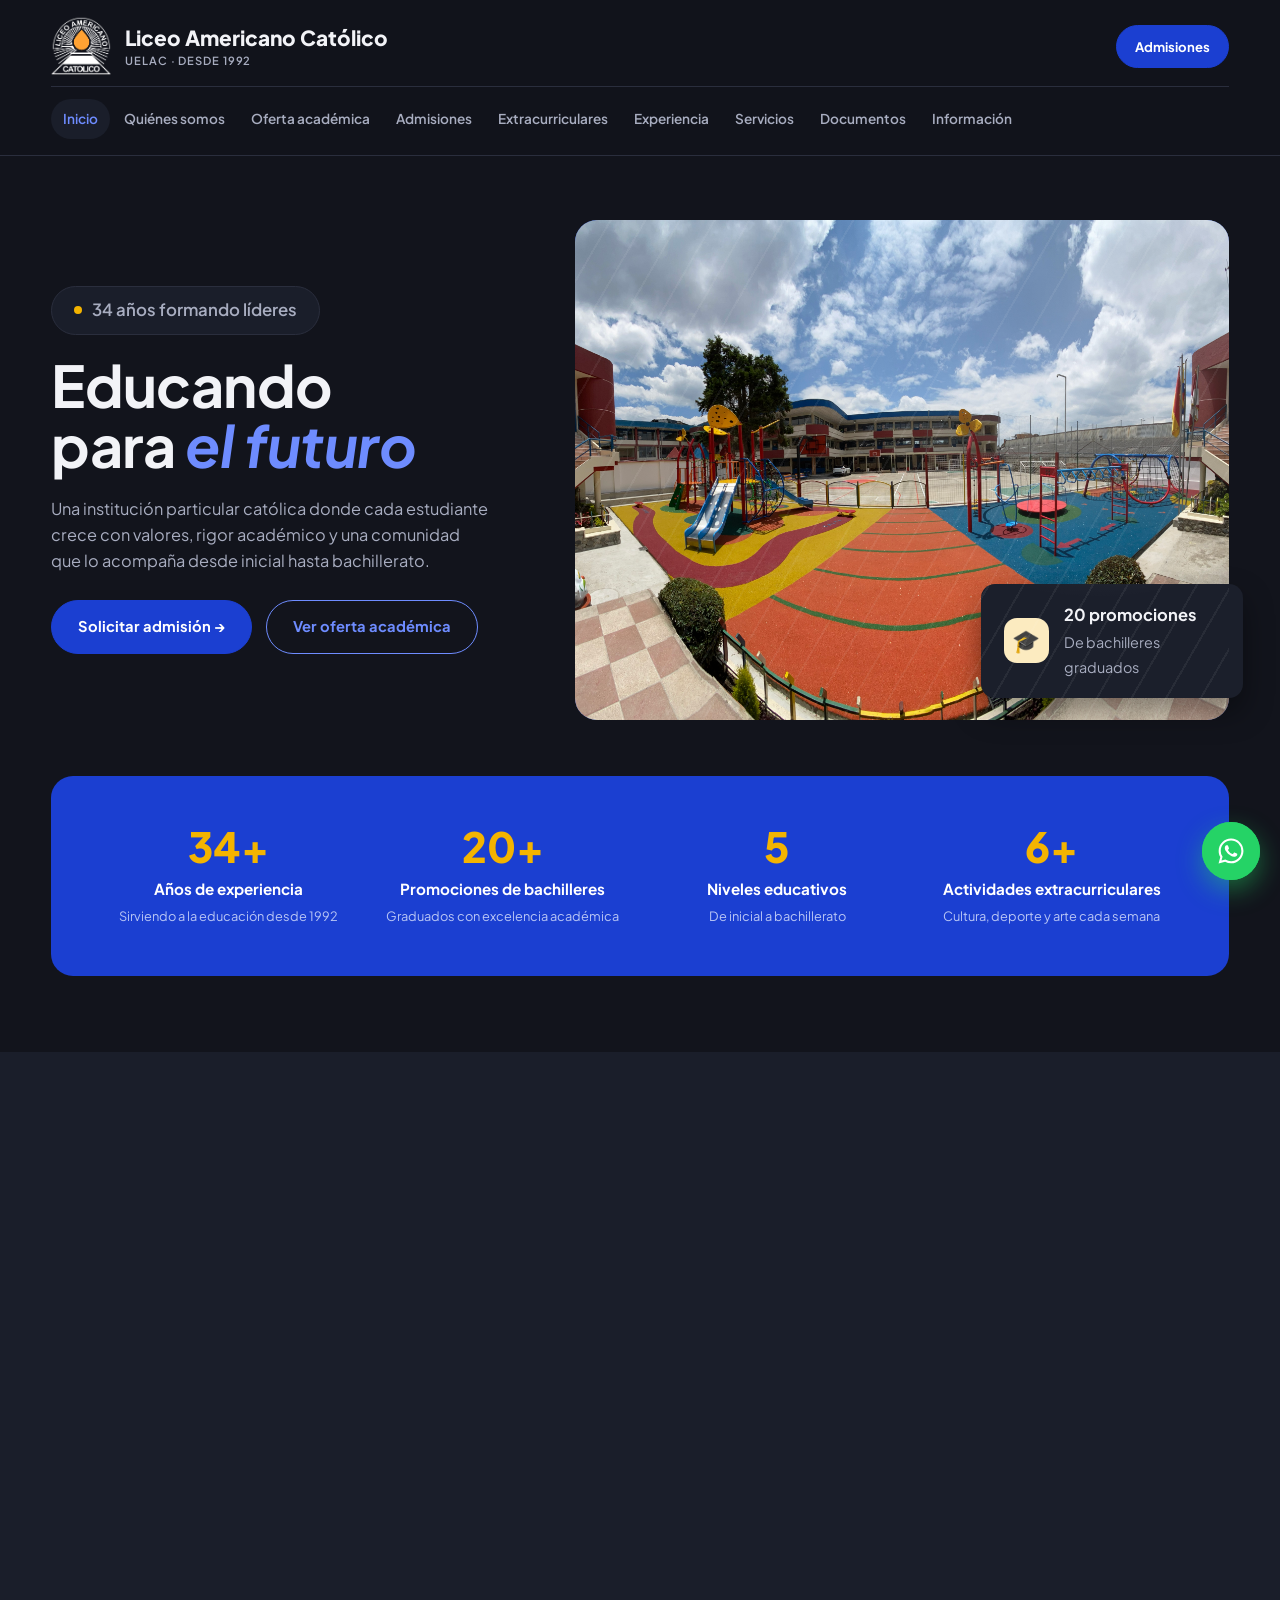
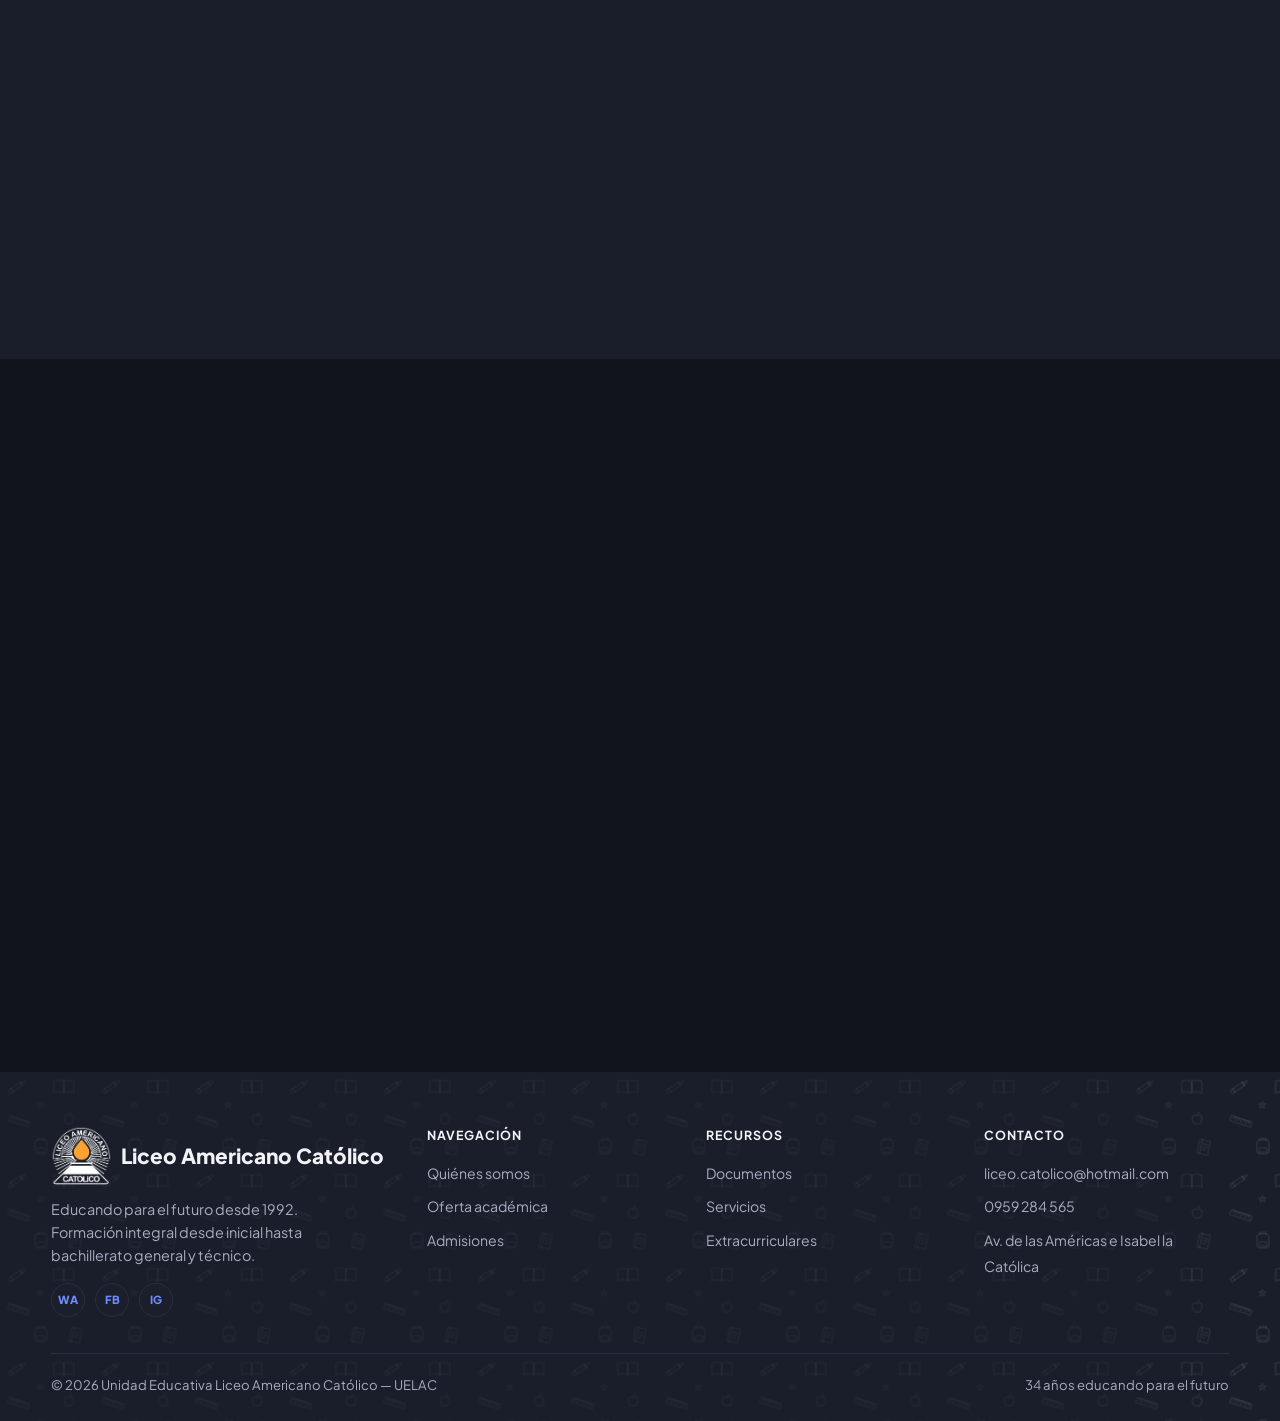
==== commit 5a40c312: "Add files via upload" ====
--- a/index.html
+++ b/index.html
@@ -62,108 +62,9 @@
       </div>
     </div>
   </div>
+</section>
 
-  <div class="wrap" style="padding-bottom:76px">
-    <div class="gal-head">
-      <div>
-        <span class="eyebrow eyebrow-lg">Vida en el Liceo</span>
-        <h2>Nuestro día a día</h2>
-      </div>
-      <div class="gal-nav">
-        <button id="galPrev" aria-label="Anterior">‹</button>
-        <button id="galNext" class="active-dir" aria-label="Siguiente">›</button>
-      </div>
-    </div>
-    <div class="gal-track-wrap">
-      <div class="gal-track" id="galTrack">
-        <div class="gal-card"><div class="tint" style="background:linear-gradient(135deg,#1B3FD1,#3F63E0)"><img loading="lazy" decoding="async" src="images/galeria-bienvenida.jpg" alt="Bienvenida UELAC" onerror="this.remove()"></div><span class="tag">Bienvenida</span>
-          <div class="body"><h3>Comunidad UELAC</h3><p>34 años educando con excelencia y valores.</p></div></div>
-        <div class="gal-card"><div class="tint" style="background:linear-gradient(135deg,#C6516A,#E58BA0)"><img loading="lazy" decoding="async" src="images/galeria-danza.jpg" alt="Academia de danza" onerror="this.remove()"></div><span class="tag">Danza</span>
-          <div class="body"><h3>Academia de danza</h3><p>Expresión, disciplina y arte en movimiento.</p></div></div>
-        <div class="gal-card"><div class="tint" style="background:linear-gradient(135deg,#1E8F6B,#5FBE9B)"><img loading="lazy" decoding="async" src="images/galeria-deportes.jpg" alt="Jornadas deportivas" onerror="this.remove()"></div><span class="tag">Deportes</span>
-          <div class="body"><h3>Jornadas deportivas</h3><p>Fútbol, trabajo en equipo y vida sana.</p></div></div>
-        <div class="gal-card"><div class="tint" style="background:linear-gradient(135deg,#12235B,#F4B400)"><img loading="lazy" decoding="async" src="images/galeria-proyectos.jpg" alt="Proyectos educativos" onerror="this.remove()"></div><span class="tag">Proyectos</span>
-          <div class="body"><h3>Proyectos educativos</h3><p>Aprendizaje interdisciplinario y curiosidad científica.</p></div></div>
-        <div class="gal-card"><div class="tint" style="background:linear-gradient(135deg,#6C57E0,#A79AF0)"><img loading="lazy" decoding="async" src="images/galeria-bachillerato.jpg" alt="Bachillerato técnico" onerror="this.remove()"></div><span class="tag">Bachillerato técnico</span>
-          <div class="body"><h3>Soporte informático</h3><p>Formación técnica con visión profesional.</p></div></div>
-        <div class="gal-card"><div class="tint" style="background:linear-gradient(135deg,#D97A3D,#F0B27D)"><img loading="lazy" decoding="async" src="images/galeria-refrigerio.jpg" alt="Refrigerio escolar" onerror="this.remove()"></div><span class="tag">Refrigerio</span>
-          <div class="body"><h3>Bienestar y nutrición</h3><p>Opciones balanceadas para cada receso.</p></div></div>
-      </div>
-    </div>
-  </div>
-</section>
-
-<div class="marquee" aria-label="Valores institucionales">
-  <div class="marquee-group"><span>Honestidad</span><i>✦</i><span>Responsabilidad</span><i>✦</i><span>Respeto</span><i>✦</i><span>Equidad</span><i>✦</i><span>Educando para el futuro</span><i>✦</i></div>
-  <div class="marquee-group" aria-hidden="true"><span>Honestidad</span><i>✦</i><span>Responsabilidad</span><i>✦</i><span>Respeto</span><i>✦</i><span>Equidad</span><i>✦</i><span>Educando para el futuro</span><i>✦</i></div>
-</div>
-
-<section class="section soft">
-  <div class="wrap">
-    <div class="section-head">
-      <span class="eyebrow eyebrow-xl">Por qué elegirnos</span>
-      <h2>Formación integral, cercana y con propósito</h2>
-      <p>Construimos una base sólida a través del cuidado, la innovación y la comunidad.</p>
-    </div>
-    <div class="feature-grid">
-      <div class="feature-card">
-        <div class="icon" style="background:var(--badge-lav);color:var(--badge-lav-ink)">🎨</div>
-        <h3>Formación en valores</h3>
-        <p>Educamos con honestidad, responsabilidad, respeto y equidad como base de cada aprendizaje.</p>
-        <a class="more" href="quienes-somos.html">Conocer más ↗</a>
-      </div>
-      <div class="feature-card">
-        <div class="icon" style="background:var(--yellow-soft);color:#8A6100">💻</div>
-        <h3>Innovación educativa</h3>
-        <p>Pizarras digitales, programa de inglés diario y bachillerato técnico en soporte informático.</p>
-        <a class="more" href="experiencia.html">Conocer más ↗</a>
-      </div>
-      <div class="feature-card">
-        <div class="icon" style="background:var(--badge-rose);color:var(--badge-rose-ink)">🤝</div>
-        <h3>Comunidad y bienestar</h3>
-        <p>Danza, deporte, batucada y proyectos que fortalecen el sentido de pertenencia de cada estudiante.</p>
-        <a class="more" href="extracurriculares.html">Conocer más ↗</a>
-      </div>
-    </div>
-  </div>
-</section>
-<section class="section">
-  <div class="wrap">
-    <div class="section-head">
-      <span class="eyebrow">Explora el Liceo</span>
-      <h2>Todo lo que ofrecemos, en un vistazo</h2>
-    </div>
-    <div class="bento">
-      <a class="bento-tile t-big" href="oferta-academica.html" style="--g:linear-gradient(135deg,#1B3FD1,#3F63E0)">
-        <img loading="lazy" decoding="async" src="images/nivel-bachillerato.jpg" alt="" onerror="this.remove()">
-        <span class="arrow" aria-hidden="true">→</span>
-        <div class="bento-body"><span class="bento-tag">Oferta académica</span><h3>De Inicial 2 a 3.° de bachillerato</h3><p>Cinco niveles con aprendizaje por competencias, bachillerato general y técnico en soporte informático.</p></div>
-      </a>
-      <a class="bento-tile " href="extracurriculares.html" style="--g:linear-gradient(135deg,#C6516A,#E58BA0)">
-        <img loading="lazy" decoding="async" src="images/extra-grupo-danza.jpg" alt="" onerror="this.remove()">
-        <span class="arrow" aria-hidden="true">→</span>
-        <div class="bento-body"><span class="bento-tag">Extracurriculares</span><h3>Danza, deporte y banda de paz</h3></div>
-      </a>
-      <a class="bento-tile " href="experiencia.html" style="--g:linear-gradient(135deg,#12235B,#3F63E0)">
-        <img loading="lazy" decoding="async" src="images/galeria-proyectos.jpg" alt="" onerror="this.remove()">
-        <span class="arrow" aria-hidden="true">→</span>
-        <div class="bento-body"><span class="bento-tag">Experiencia educativa</span><h3>Pizarras digitales e inglés diario</h3></div>
-      </a>
-      <a class="bento-tile " href="servicios.html" style="--g:linear-gradient(135deg,#D97A3D,#F0B27D)">
-        <img loading="lazy" decoding="async" src="images/servicio-refrigerio.jpg" alt="" onerror="this.remove()">
-        <span class="arrow" aria-hidden="true">→</span>
-        <div class="bento-body"><span class="bento-tag">Servicios</span><h3>Transporte, refrigerio y almuerzos</h3></div>
-      </a>
-      <a class="bento-tile " href="admisiones.html" style="--g:linear-gradient(135deg,#F4B400,#E9D6A8)">
-        <img loading="lazy" decoding="async" src="images/admisiones.jpg" alt="" onerror="this.remove()">
-        <span class="arrow" aria-hidden="true">→</span>
-        <div class="bento-body"><span class="bento-tag">Admisiones</span><h3>Agenda tu entrevista</h3></div>
-      </a>
-    </div>
-  </div>
-</section>
-
-<section class="section soft">
+<section class="stats-section">
   <div class="wrap">
     <div class="stats-band stats-4">
       <div><div class="stat-num" data-count="34" data-suffix="+">34+</div><div class="stat-label">Años de experiencia</div><div class="stat-sub">Sirviendo a la educación desde 1992</div></div>
@@ -171,16 +72,90 @@
       <div><div class="stat-num" data-count="5">5</div><div class="stat-label">Niveles educativos</div><div class="stat-sub">De inicial a bachillerato</div></div>
       <div><div class="stat-num" data-count="6" data-suffix="+">6+</div><div class="stat-label">Actividades extracurriculares</div><div class="stat-sub">Cultura, deporte y arte cada semana</div></div>
     </div>
-    <div class="cta-band">
-      <div>
-        <h3>¿Listo para ser parte de la familia UELAC?</h3>
-        <p>Agenda tu entrevista de admisión o escríbenos por WhatsApp; con gusto te atendemos.</p>
-        <div class="cta-actions">
-          <a class="btn dark" href="admisiones.html">Solicitar admisión</a>
-          <a class="btn btn-whatsapp" href="https://wa.me/593959284565?text=%F0%9F%91%8B%20Hola%2C%20quiero%20m%C3%A1s%20informaci%C3%B3n%20de%20su%20escuelita%20%F0%9F%8F%AB" target="_blank" rel="noopener"><svg width="22" height="22" viewBox="0 0 24 24" fill="currentColor" style="flex-shrink:0"><path d="M12.04 2C6.58 2 2.13 6.45 2.13 11.91c0 1.75.46 3.45 1.32 4.95L2.05 22l5.25-1.38a9.9 9.9 0 0 0 4.74 1.21h.01c5.46 0 9.9-4.45 9.9-9.91C21.96 6.45 17.5 2 12.04 2Zm0 18.15h-.01a8.2 8.2 0 0 1-4.19-1.15l-.3-.18-3.12.82.83-3.04-.2-.31a8.2 8.2 0 0 1-1.26-4.38c0-4.54 3.7-8.24 8.26-8.24 2.2 0 4.27.86 5.83 2.42a8.18 8.18 0 0 1 2.41 5.83c0 4.55-3.7 8.24-8.25 8.24Zm4.52-6.17c-.25-.12-1.46-.72-1.68-.8-.23-.08-.39-.12-.56.13-.16.24-.64.8-.78.96-.14.16-.29.18-.53.06-.25-.12-1.04-.38-1.98-1.22-.73-.65-1.23-1.46-1.37-1.7-.14-.25-.02-.38.11-.5.11-.11.25-.29.37-.43.12-.14.16-.24.24-.4.08-.16.04-.3-.02-.43-.06-.12-.56-1.34-.76-1.84-.2-.48-.41-.42-.56-.42h-.48c-.16 0-.43.06-.65.3-.23.24-.86.84-.86 2.04 0 1.2.88 2.36 1 2.52.12.16 1.73 2.64 4.2 3.7.59.25 1.05.4 1.4.52.59.19 1.13.16 1.55.1.47-.07 1.46-.6 1.67-1.17.2-.58.2-1.07.14-1.17-.06-.1-.22-.16-.47-.28Z"/></svg>Escríbenos</a>
-        </div>
-      </div>
-      <div class="cta-icon cta-emoji">🎓</div>
+  </div>
+</section>
+
+<section class="section soft">
+  <div class="wrap">
+    <div class="section-head">
+      <span class="eyebrow eyebrow-xl">Por qué elegirnos</span>
+      <h2>Formación integral, cercana y con propósito</h2>
+      <p>Construimos una base sólida a través del cuidado, la innovación y la comunidad.</p>
+    </div>
+    <div class="feature-grid">
+      <div class="feature-card">
+        <div class="feature-photo"><img loading="lazy" decoding="async" src="images/porque-valores.jpg" alt="Formación en valores" onerror="this.remove()"></div>
+        <div class="icon" style="background:var(--badge-lav);color:var(--badge-lav-ink)">🎨</div>
+        <h3>Formación en valores</h3>
+        <p>Educamos con honestidad, responsabilidad, respeto y equidad como base de cada aprendizaje.</p>
+        <a class="more" href="quienes-somos.html">Conocer más ↗</a>
+      </div>
+      <div class="feature-card">
+        <div class="feature-photo"><img loading="lazy" decoding="async" src="images/porque-innovacion.jpg" alt="Innovación educativa" onerror="this.remove()"></div>
+        <div class="icon" style="background:var(--yellow-soft);color:#8A6100">💻</div>
+        <h3>Innovación educativa</h3>
+        <p>Pizarras digitales, programa de inglés diario y bachillerato técnico en soporte informático.</p>
+        <a class="more" href="experiencia.html">Conocer más ↗</a>
+      </div>
+      <div class="feature-card">
+        <div class="feature-photo"><img loading="lazy" decoding="async" src="images/porque-comunidad.jpg" alt="Comunidad y bienestar" onerror="this.remove()"></div>
+        <div class="icon" style="background:var(--badge-rose);color:var(--badge-rose-ink)">🤝</div>
+        <h3>Comunidad y bienestar</h3>
+        <p>Danza, deporte, batucada y proyectos que fortalecen el sentido de pertenencia de cada estudiante.</p>
+        <a class="more" href="extracurriculares.html">Conocer más ↗</a>
+      </div>
+    </div>
+  </div>
+</section>
+<section class="section">
+  <div class="wrap">
+    <div class="section-head">
+      <span class="eyebrow">Explora el Liceo</span>
+      <h2>Todo lo que ofrecemos, en un vistazo</h2>
+    </div>
+    <div class="bento">
+      <a class="bento-tile t-big" href="oferta-academica.html" style="--g:linear-gradient(135deg,#1B3FD1,#3F63E0)">
+        <img class="tile-img active" loading="lazy" decoding="async" src="images/nivel-inicial.jpg" alt="" onerror="this.remove()">
+        <img class="tile-img" loading="lazy" decoding="async" src="images/nivel-elemental.jpg" alt="" onerror="this.remove()">
+        <img class="tile-img" loading="lazy" decoding="async" src="images/nivel-media.jpg" alt="" onerror="this.remove()">
+        <img class="tile-img" loading="lazy" decoding="async" src="images/nivel-superior.jpg" alt="" onerror="this.remove()">
+        <img class="tile-img" loading="lazy" decoding="async" src="images/nivel-bachillerato.jpg" alt="" onerror="this.remove()">
+        <span class="arrow" aria-hidden="true">→</span>
+        <div class="bento-body"><span class="bento-tag">Oferta académica</span><h3>De Inicial 2 a 3.° de bachillerato</h3><p>Cinco niveles con aprendizaje por competencias, bachillerato general y técnico en soporte informático.</p></div>
+      </a>
+      <a class="bento-tile " href="extracurriculares.html" style="--g:linear-gradient(135deg,#C6516A,#E58BA0)">
+        <img class="tile-img active" loading="lazy" decoding="async" src="images/extra-banda.jpg" alt="" onerror="this.remove()">
+        <img class="tile-img" loading="lazy" decoding="async" src="images/extra-futbol.jpg" alt="" onerror="this.remove()">
+        <img class="tile-img" loading="lazy" decoding="async" src="images/extra-danza-aerea.jpg" alt="" onerror="this.remove()">
+        <img class="tile-img" loading="lazy" decoding="async" src="images/extra-grupo-danza.jpg" alt="" onerror="this.remove()">
+        <img class="tile-img" loading="lazy" decoding="async" src="images/extra-batucada.jpg" alt="" onerror="this.remove()">
+        <img class="tile-img" loading="lazy" decoding="async" src="images/extra-literatura.jpg" alt="" onerror="this.remove()">
+        <span class="arrow" aria-hidden="true">→</span>
+        <div class="bento-body"><span class="bento-tag">Extracurriculares</span><h3>Danza, deporte y banda de paz</h3></div>
+      </a>
+      <a class="bento-tile " href="experiencia.html" style="--g:linear-gradient(135deg,#12235B,#3F63E0)">
+        <img class="tile-img active" loading="lazy" decoding="async" src="images/pizarras-digitales/innovacion-pizarras-1.jpg" alt="" onerror="this.remove()">
+        <img class="tile-img" loading="lazy" decoding="async" src="images/programa-ingles/innovacion-ingles-1.jpg" alt="" onerror="this.remove()">
+        <img class="tile-img" loading="lazy" decoding="async" src="images/pizarras-digitales/innovacion-pizarras-2.jpg" alt="" onerror="this.remove()">
+        <img class="tile-img" loading="lazy" decoding="async" src="images/programa-ingles/innovacion-ingles-2.jpg" alt="" onerror="this.remove()">
+        <img class="tile-img" loading="lazy" decoding="async" src="images/pizarras-digitales/innovacion-pizarras-3.jpg" alt="" onerror="this.remove()">
+        <img class="tile-img" loading="lazy" decoding="async" src="images/pizarras-digitales/innovacion-pizarras-4.jpg" alt="" onerror="this.remove()">
+        <img class="tile-img" loading="lazy" decoding="async" src="images/pizarras-digitales/innovacion-pizarras-5.jpg" alt="" onerror="this.remove()">
+        <span class="arrow" aria-hidden="true">→</span>
+        <div class="bento-body"><span class="bento-tag">Experiencia educativa</span><h3>Pizarras digitales e inglés diario</h3></div>
+      </a>
+      <a class="bento-tile " href="servicios.html" style="--g:linear-gradient(135deg,#D97A3D,#F0B27D)">
+        <img class="tile-img active" loading="lazy" decoding="async" src="images/servicio-transporte.jpg" alt="" onerror="this.remove()">
+        <img class="tile-img" loading="lazy" decoding="async" src="images/servicio-refrigerio.jpg" alt="" onerror="this.remove()">
+        <img class="tile-img" loading="lazy" decoding="async" src="images/servicio-alimentacion.jpg" alt="" onerror="this.remove()">
+        <span class="arrow" aria-hidden="true">→</span>
+        <div class="bento-body"><span class="bento-tag">Servicios</span><h3>Transporte, refrigerio y almuerzos</h3></div>
+      </a>
+      <a class="bento-tile " href="admisiones.html" style="--g:linear-gradient(135deg,#F4B400,#E9D6A8)">
+        <img class="tile-img active" loading="lazy" decoding="async" src="images/admisiones.jpg" alt="" onerror="this.remove()">
+        <span class="arrow" aria-hidden="true">→</span>
+        <div class="bento-body"><span class="bento-tag">Admisiones</span><h3>Agenda tu entrevista</h3></div>
+      </a>
     </div>
   </div>
 </section>
--- a/styles.css
+++ b/styles.css
@@ -104,7 +104,7 @@
 .photo-frame-compact{height:320px;}
 
 /* hero (home) */
-.hero{padding-top:64px;padding-bottom:80px;}
+.hero{padding-top:64px;padding-bottom:56px;}
 .hero-grid{display:grid;grid-template-columns:.85fr 1.2fr;gap:60px;align-items:center;}
 .hero h1{font-size:clamp(2.3rem,4.6vw,3.6rem);line-height:1.05;margin-bottom:.35em;}
 .hero p.lead{font-size:1.02rem;max-width:440px;}
@@ -266,8 +266,10 @@
 .feat{background:#fff;border:1px solid var(--line);border-radius:var(--radius);padding:20px;display:flex;flex-direction:column;gap:16px;cursor:pointer;transition:transform .2s ease,box-shadow .2s ease,border-color .2s ease;}
 .feat:hover,.feat.selected{transform:scale(1.05);box-shadow:0 18px 40px rgba(27,63,209,.18);border-color:var(--blue);z-index:2;position:relative;}
 .feat-photo{flex:none;width:100%;aspect-ratio:3/4;position:relative;border-radius:var(--radius-sm);overflow:hidden;background:var(--bg-soft);}
-.feat-photo .feat-media{position:absolute;inset:0;width:100%;height:100%;object-fit:cover;opacity:0;transition:opacity .6s ease;}
-.feat-photo .feat-media.active{opacity:1;}
+.feat-photo .feat-media{position:absolute;inset:0;width:100%;height:100%;object-fit:cover;z-index:0;}
+.feat-photo .feat-media:first-child{z-index:1;}
+.feat-photo .feat-media.active{z-index:2;animation:feat-in .5s ease;}
+@keyframes feat-in{from{transform:scale(1.05);}to{transform:none;}}
 .feat-body{flex:1;min-width:0;}
 .feat .mark{width:40px;height:40px;border-radius:12px;margin-bottom:14px;display:flex;align-items:center;justify-content:center;font-size:1.2rem;}
 .horario-wrap{border:2px solid var(--blue);border-radius:var(--radius-sm);overflow:hidden;background:#fff;}
@@ -495,8 +497,6 @@
    TEMPLATES & MOTION (designer pass): marquee, bento, counters, path,
    FAQ, values, doc search, reveal-on-scroll, floating widgets
    ===================================================================== */
-body{animation:page-in .5s ease backwards;}
-@keyframes page-in{from{opacity:0;}to{opacity:1;}}
 
 /* --- scroll reveal (classes are added by script.js, so nothing hides if JS fails) --- */
 .reveal{opacity:0;transform:translateY(26px);}
@@ -645,9 +645,18 @@
 html.dark-mode .bento-tile{box-shadow:0 10px 26px rgba(0,0,0,.4);}
 
 @media (prefers-reduced-motion:reduce){
-  body{animation:none;}
   .reveal{opacity:1;transform:none;}
   .reveal-in,.marquee-group,.cta-emoji,.fab-wa::before,.path.armed.in-view .path-nodes li,.path.armed.in-view .path-nodes li.grad .dot{animation:none;}
   .path.armed .path-nodes li{opacity:1;transform:none;}
   .path.armed .path-fill{width:100%;height:100%;transition:none;}
 }
+
+/* home: stats right under the hero, photo slots in "Por qué elegirnos", alternating tile photos */
+.stats-section{padding:0 0 76px;}
+.feature-photo{aspect-ratio:4/3;background:var(--bg-soft);border-radius:var(--radius-sm);overflow:hidden;margin-bottom:20px;}
+.feature-photo img{width:100%;height:100%;object-fit:cover;transition:transform .6s ease;}
+.feature-card:hover .feature-photo img{transform:scale(1.07);}
+html.dark-mode .feature-photo{background:var(--dm-bg-soft);}
+.bento-tile .tile-img{opacity:0;transition:opacity 1s ease,transform .7s ease;}
+.bento-tile .tile-img.active{opacity:1;}
+@media (max-width:560px){.stats-section{padding-bottom:56px;}}
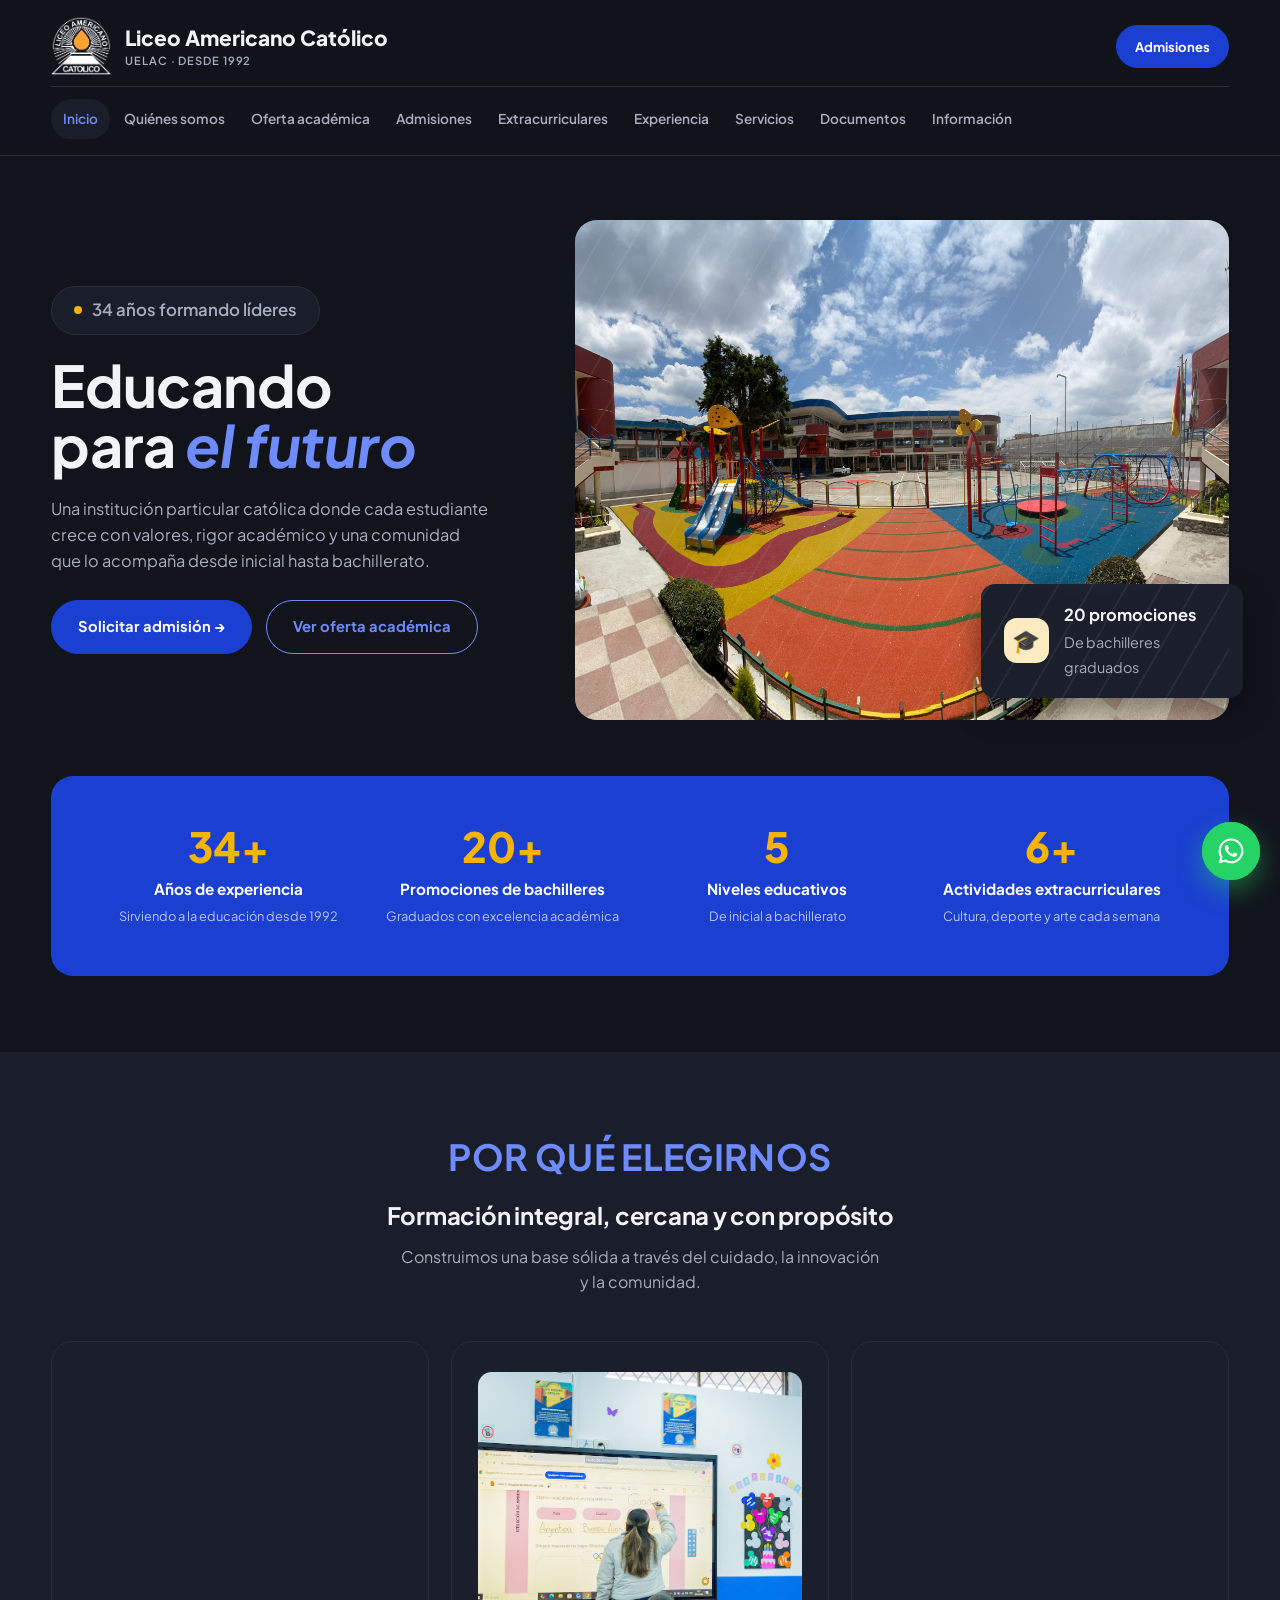
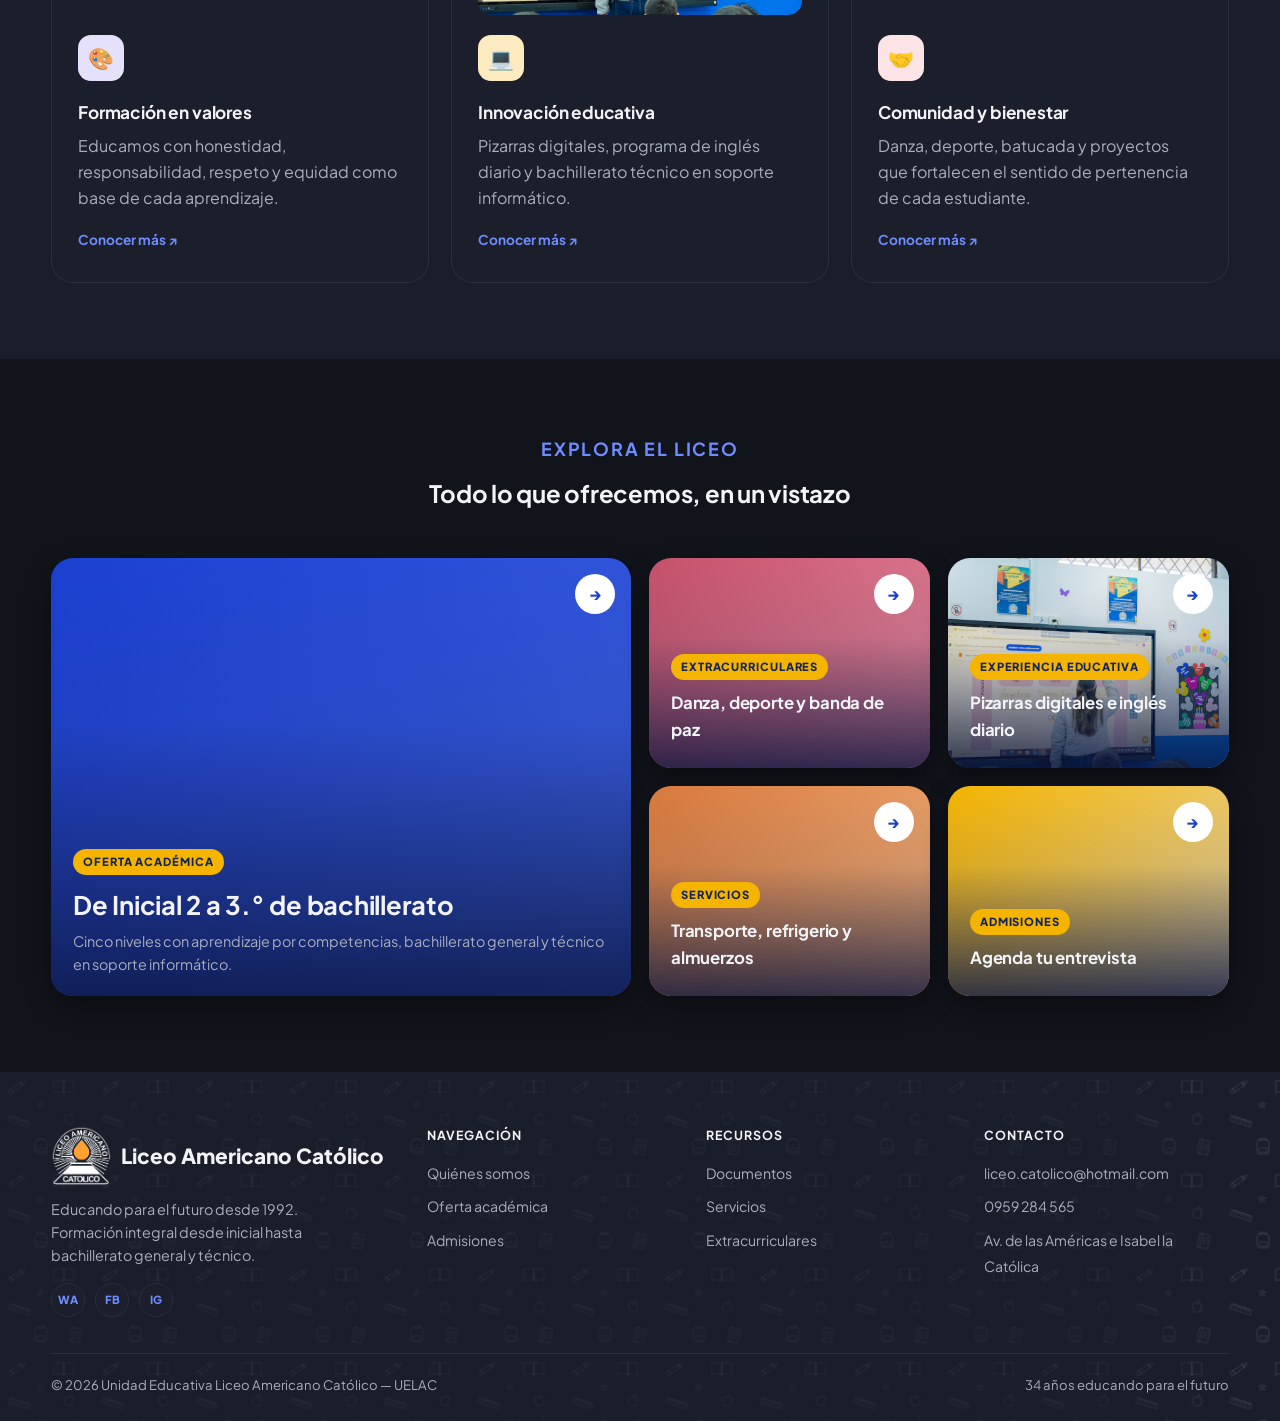
==== commit 97250550: "Add files via upload" ====
--- a/index.html
+++ b/index.html
@@ -84,21 +84,43 @@
     </div>
     <div class="feature-grid">
       <div class="feature-card">
-        <div class="feature-photo"><img loading="lazy" decoding="async" src="images/porque-valores.jpg" alt="Formación en valores" onerror="this.remove()"></div>
+        <div class="feature-photo" data-rotate>
+          <span class="slide active fit" style="--bg:url('images/porque-valores.jpg')"><img loading="lazy" decoding="async" src="images/porque-valores.jpg" alt="Formación en valores" onerror="this.parentNode.remove()"></span>
+          <span class="slide fit" style="--bg:url('images/porque-valores-1.jpg')"><img loading="lazy" decoding="async" src="images/porque-valores-1.jpg" alt="Formación en valores" onerror="this.parentNode.remove()"></span>
+          <span class="slide fit" style="--bg:url('images/porque-valores-2.jpg')"><img loading="lazy" decoding="async" src="images/porque-valores-2.jpg" alt="Formación en valores" onerror="this.parentNode.remove()"></span>
+          <span class="slide fit" style="--bg:url('images/porque-valores-3.jpg')"><img loading="lazy" decoding="async" src="images/porque-valores-3.jpg" alt="Formación en valores" onerror="this.parentNode.remove()"></span>
+          <span class="slide fit" style="--bg:url('images/porque-valores-4.jpg')"><img loading="lazy" decoding="async" src="images/porque-valores-4.jpg" alt="Formación en valores" onerror="this.parentNode.remove()"></span>
+          <span class="slide fit" style="--bg:url('images/porque-valores-5.jpg')"><img loading="lazy" decoding="async" src="images/porque-valores-5.jpg" alt="Formación en valores" onerror="this.parentNode.remove()"></span>
+        </div>
         <div class="icon" style="background:var(--badge-lav);color:var(--badge-lav-ink)">🎨</div>
         <h3>Formación en valores</h3>
         <p>Educamos con honestidad, responsabilidad, respeto y equidad como base de cada aprendizaje.</p>
         <a class="more" href="quienes-somos.html">Conocer más ↗</a>
       </div>
       <div class="feature-card">
-        <div class="feature-photo"><img loading="lazy" decoding="async" src="images/porque-innovacion.jpg" alt="Innovación educativa" onerror="this.remove()"></div>
+        <div class="feature-photo" data-rotate data-shuffle>
+          <span class="slide fit" style="--bg:url('images/pizarras-digitales/innovacion-pizarras-1.jpg')"><img loading="lazy" decoding="async" src="images/pizarras-digitales/innovacion-pizarras-1.jpg" alt="Innovación educativa" onerror="this.parentNode.remove()"></span>
+          <span class="slide fit" style="--bg:url('images/pizarras-digitales/innovacion-pizarras-2.jpg')"><img loading="lazy" decoding="async" src="images/pizarras-digitales/innovacion-pizarras-2.jpg" alt="Innovación educativa" onerror="this.parentNode.remove()"></span>
+          <span class="slide fit" style="--bg:url('images/pizarras-digitales/innovacion-pizarras-3.jpg')"><img loading="lazy" decoding="async" src="images/pizarras-digitales/innovacion-pizarras-3.jpg" alt="Innovación educativa" onerror="this.parentNode.remove()"></span>
+          <span class="slide fit" style="--bg:url('images/pizarras-digitales/innovacion-pizarras-4.jpg')"><img loading="lazy" decoding="async" src="images/pizarras-digitales/innovacion-pizarras-4.jpg" alt="Innovación educativa" onerror="this.parentNode.remove()"></span>
+          <span class="slide fit" style="--bg:url('images/pizarras-digitales/innovacion-pizarras-5.jpg')"><img loading="lazy" decoding="async" src="images/pizarras-digitales/innovacion-pizarras-5.jpg" alt="Innovación educativa" onerror="this.parentNode.remove()"></span>
+          <span class="slide fit" style="--bg:url('images/programa-ingles/innovacion-ingles-1.jpg')"><img loading="lazy" decoding="async" src="images/programa-ingles/innovacion-ingles-1.jpg" alt="Innovación educativa" onerror="this.parentNode.remove()"></span>
+          <span class="slide fit" style="--bg:url('images/programa-ingles/innovacion-ingles-2.jpg')"><img loading="lazy" decoding="async" src="images/programa-ingles/innovacion-ingles-2.jpg" alt="Innovación educativa" onerror="this.parentNode.remove()"></span>
+        </div>
         <div class="icon" style="background:var(--yellow-soft);color:#8A6100">💻</div>
         <h3>Innovación educativa</h3>
         <p>Pizarras digitales, programa de inglés diario y bachillerato técnico en soporte informático.</p>
         <a class="more" href="experiencia.html">Conocer más ↗</a>
       </div>
       <div class="feature-card">
-        <div class="feature-photo"><img loading="lazy" decoding="async" src="images/porque-comunidad.jpg" alt="Comunidad y bienestar" onerror="this.remove()"></div>
+        <div class="feature-photo" data-rotate>
+          <span class="slide active fit" style="--bg:url('images/extra-banda.jpg')"><img loading="lazy" decoding="async" src="images/extra-banda.jpg" alt="Comunidad y bienestar" onerror="this.parentNode.remove()"></span>
+          <span class="slide fit" style="--bg:url('images/extra-futbol.jpg')"><img loading="lazy" decoding="async" src="images/extra-futbol.jpg" alt="Comunidad y bienestar" onerror="this.parentNode.remove()"></span>
+          <span class="slide fit" style="--bg:url('images/extra-danza-aerea.jpg')"><img loading="lazy" decoding="async" src="images/extra-danza-aerea.jpg" alt="Comunidad y bienestar" onerror="this.parentNode.remove()"></span>
+          <span class="slide fit" style="--bg:url('images/extra-grupo-danza.jpg')"><img loading="lazy" decoding="async" src="images/extra-grupo-danza.jpg" alt="Comunidad y bienestar" onerror="this.parentNode.remove()"></span>
+          <span class="slide fit" style="--bg:url('images/extra-batucada.jpg')"><img loading="lazy" decoding="async" src="images/extra-batucada.jpg" alt="Comunidad y bienestar" onerror="this.parentNode.remove()"></span>
+          <span class="slide fit" style="--bg:url('images/extra-literatura.jpg')"><img loading="lazy" decoding="async" src="images/extra-literatura.jpg" alt="Comunidad y bienestar" onerror="this.parentNode.remove()"></span>
+        </div>
         <div class="icon" style="background:var(--badge-rose);color:var(--badge-rose-ink)">🤝</div>
         <h3>Comunidad y bienestar</h3>
         <p>Danza, deporte, batucada y proyectos que fortalecen el sentido de pertenencia de cada estudiante.</p>
@@ -115,44 +137,44 @@
     </div>
     <div class="bento">
       <a class="bento-tile t-big" href="oferta-academica.html" style="--g:linear-gradient(135deg,#1B3FD1,#3F63E0)">
-        <img class="tile-img active" loading="lazy" decoding="async" src="images/nivel-inicial.jpg" alt="" onerror="this.remove()">
-        <img class="tile-img" loading="lazy" decoding="async" src="images/nivel-elemental.jpg" alt="" onerror="this.remove()">
-        <img class="tile-img" loading="lazy" decoding="async" src="images/nivel-media.jpg" alt="" onerror="this.remove()">
-        <img class="tile-img" loading="lazy" decoding="async" src="images/nivel-superior.jpg" alt="" onerror="this.remove()">
-        <img class="tile-img" loading="lazy" decoding="async" src="images/nivel-bachillerato.jpg" alt="" onerror="this.remove()">
+        <span class="slide active"><img loading="lazy" decoding="async" src="images/nivel-inicial.jpg" alt="" onerror="this.parentNode.remove()"></span>
+        <span class="slide fit" style="--bg:url('images/nivel-elemental.jpg')"><img loading="lazy" decoding="async" src="images/nivel-elemental.jpg" alt="" onerror="this.parentNode.remove()"></span>
+        <span class="slide"><img loading="lazy" decoding="async" src="images/nivel-media.jpg" alt="" onerror="this.parentNode.remove()"></span>
+        <span class="slide"><img loading="lazy" decoding="async" src="images/nivel-superior.jpg" alt="" onerror="this.parentNode.remove()"></span>
+        <span class="slide"><img loading="lazy" decoding="async" src="images/nivel-bachillerato.jpg" alt="" onerror="this.parentNode.remove()"></span>
         <span class="arrow" aria-hidden="true">→</span>
         <div class="bento-body"><span class="bento-tag">Oferta académica</span><h3>De Inicial 2 a 3.° de bachillerato</h3><p>Cinco niveles con aprendizaje por competencias, bachillerato general y técnico en soporte informático.</p></div>
       </a>
       <a class="bento-tile " href="extracurriculares.html" style="--g:linear-gradient(135deg,#C6516A,#E58BA0)">
-        <img class="tile-img active" loading="lazy" decoding="async" src="images/extra-banda.jpg" alt="" onerror="this.remove()">
-        <img class="tile-img" loading="lazy" decoding="async" src="images/extra-futbol.jpg" alt="" onerror="this.remove()">
-        <img class="tile-img" loading="lazy" decoding="async" src="images/extra-danza-aerea.jpg" alt="" onerror="this.remove()">
-        <img class="tile-img" loading="lazy" decoding="async" src="images/extra-grupo-danza.jpg" alt="" onerror="this.remove()">
-        <img class="tile-img" loading="lazy" decoding="async" src="images/extra-batucada.jpg" alt="" onerror="this.remove()">
-        <img class="tile-img" loading="lazy" decoding="async" src="images/extra-literatura.jpg" alt="" onerror="this.remove()">
+        <span class="slide active"><img loading="lazy" decoding="async" src="images/extra-banda.jpg" alt="" onerror="this.parentNode.remove()"></span>
+        <span class="slide"><img loading="lazy" decoding="async" src="images/extra-futbol.jpg" alt="" onerror="this.parentNode.remove()"></span>
+        <span class="slide"><img loading="lazy" decoding="async" src="images/extra-danza-aerea.jpg" alt="" onerror="this.parentNode.remove()"></span>
+        <span class="slide"><img loading="lazy" decoding="async" src="images/extra-grupo-danza.jpg" alt="" onerror="this.parentNode.remove()"></span>
+        <span class="slide"><img loading="lazy" decoding="async" src="images/extra-batucada.jpg" alt="" onerror="this.parentNode.remove()"></span>
+        <span class="slide"><img loading="lazy" decoding="async" src="images/extra-literatura.jpg" alt="" onerror="this.parentNode.remove()"></span>
         <span class="arrow" aria-hidden="true">→</span>
         <div class="bento-body"><span class="bento-tag">Extracurriculares</span><h3>Danza, deporte y banda de paz</h3></div>
       </a>
       <a class="bento-tile " href="experiencia.html" style="--g:linear-gradient(135deg,#12235B,#3F63E0)">
-        <img class="tile-img active" loading="lazy" decoding="async" src="images/pizarras-digitales/innovacion-pizarras-1.jpg" alt="" onerror="this.remove()">
-        <img class="tile-img" loading="lazy" decoding="async" src="images/programa-ingles/innovacion-ingles-1.jpg" alt="" onerror="this.remove()">
-        <img class="tile-img" loading="lazy" decoding="async" src="images/pizarras-digitales/innovacion-pizarras-2.jpg" alt="" onerror="this.remove()">
-        <img class="tile-img" loading="lazy" decoding="async" src="images/programa-ingles/innovacion-ingles-2.jpg" alt="" onerror="this.remove()">
-        <img class="tile-img" loading="lazy" decoding="async" src="images/pizarras-digitales/innovacion-pizarras-3.jpg" alt="" onerror="this.remove()">
-        <img class="tile-img" loading="lazy" decoding="async" src="images/pizarras-digitales/innovacion-pizarras-4.jpg" alt="" onerror="this.remove()">
-        <img class="tile-img" loading="lazy" decoding="async" src="images/pizarras-digitales/innovacion-pizarras-5.jpg" alt="" onerror="this.remove()">
+        <span class="slide active"><img loading="lazy" decoding="async" src="images/pizarras-digitales/innovacion-pizarras-1.jpg" alt="" onerror="this.parentNode.remove()"></span>
+        <span class="slide"><img loading="lazy" decoding="async" src="images/programa-ingles/innovacion-ingles-1.jpg" alt="" onerror="this.parentNode.remove()"></span>
+        <span class="slide"><img loading="lazy" decoding="async" src="images/pizarras-digitales/innovacion-pizarras-2.jpg" alt="" onerror="this.parentNode.remove()"></span>
+        <span class="slide"><img loading="lazy" decoding="async" src="images/programa-ingles/innovacion-ingles-2.jpg" alt="" onerror="this.parentNode.remove()"></span>
+        <span class="slide"><img loading="lazy" decoding="async" src="images/pizarras-digitales/innovacion-pizarras-3.jpg" alt="" onerror="this.parentNode.remove()"></span>
+        <span class="slide"><img loading="lazy" decoding="async" src="images/pizarras-digitales/innovacion-pizarras-4.jpg" alt="" onerror="this.parentNode.remove()"></span>
+        <span class="slide"><img loading="lazy" decoding="async" src="images/pizarras-digitales/innovacion-pizarras-5.jpg" alt="" onerror="this.parentNode.remove()"></span>
         <span class="arrow" aria-hidden="true">→</span>
         <div class="bento-body"><span class="bento-tag">Experiencia educativa</span><h3>Pizarras digitales e inglés diario</h3></div>
       </a>
       <a class="bento-tile " href="servicios.html" style="--g:linear-gradient(135deg,#D97A3D,#F0B27D)">
-        <img class="tile-img active" loading="lazy" decoding="async" src="images/servicio-transporte.jpg" alt="" onerror="this.remove()">
-        <img class="tile-img" loading="lazy" decoding="async" src="images/servicio-refrigerio.jpg" alt="" onerror="this.remove()">
-        <img class="tile-img" loading="lazy" decoding="async" src="images/servicio-alimentacion.jpg" alt="" onerror="this.remove()">
+        <span class="slide active"><img loading="lazy" decoding="async" src="images/servicio-transporte.jpg" alt="" onerror="this.parentNode.remove()"></span>
+        <span class="slide"><img loading="lazy" decoding="async" src="images/servicio-refrigerio.jpg" alt="" onerror="this.parentNode.remove()"></span>
+        <span class="slide"><img loading="lazy" decoding="async" src="images/servicio-alimentacion.jpg" alt="" onerror="this.parentNode.remove()"></span>
         <span class="arrow" aria-hidden="true">→</span>
         <div class="bento-body"><span class="bento-tag">Servicios</span><h3>Transporte, refrigerio y almuerzos</h3></div>
       </a>
       <a class="bento-tile " href="admisiones.html" style="--g:linear-gradient(135deg,#F4B400,#E9D6A8)">
-        <img class="tile-img active" loading="lazy" decoding="async" src="images/admisiones.jpg" alt="" onerror="this.remove()">
+        <span class="slide active"><img loading="lazy" decoding="async" src="images/admisiones.jpg" alt="" onerror="this.parentNode.remove()"></span>
         <span class="arrow" aria-hidden="true">→</span>
         <div class="bento-body"><span class="bento-tag">Admisiones</span><h3>Agenda tu entrevista</h3></div>
       </a>
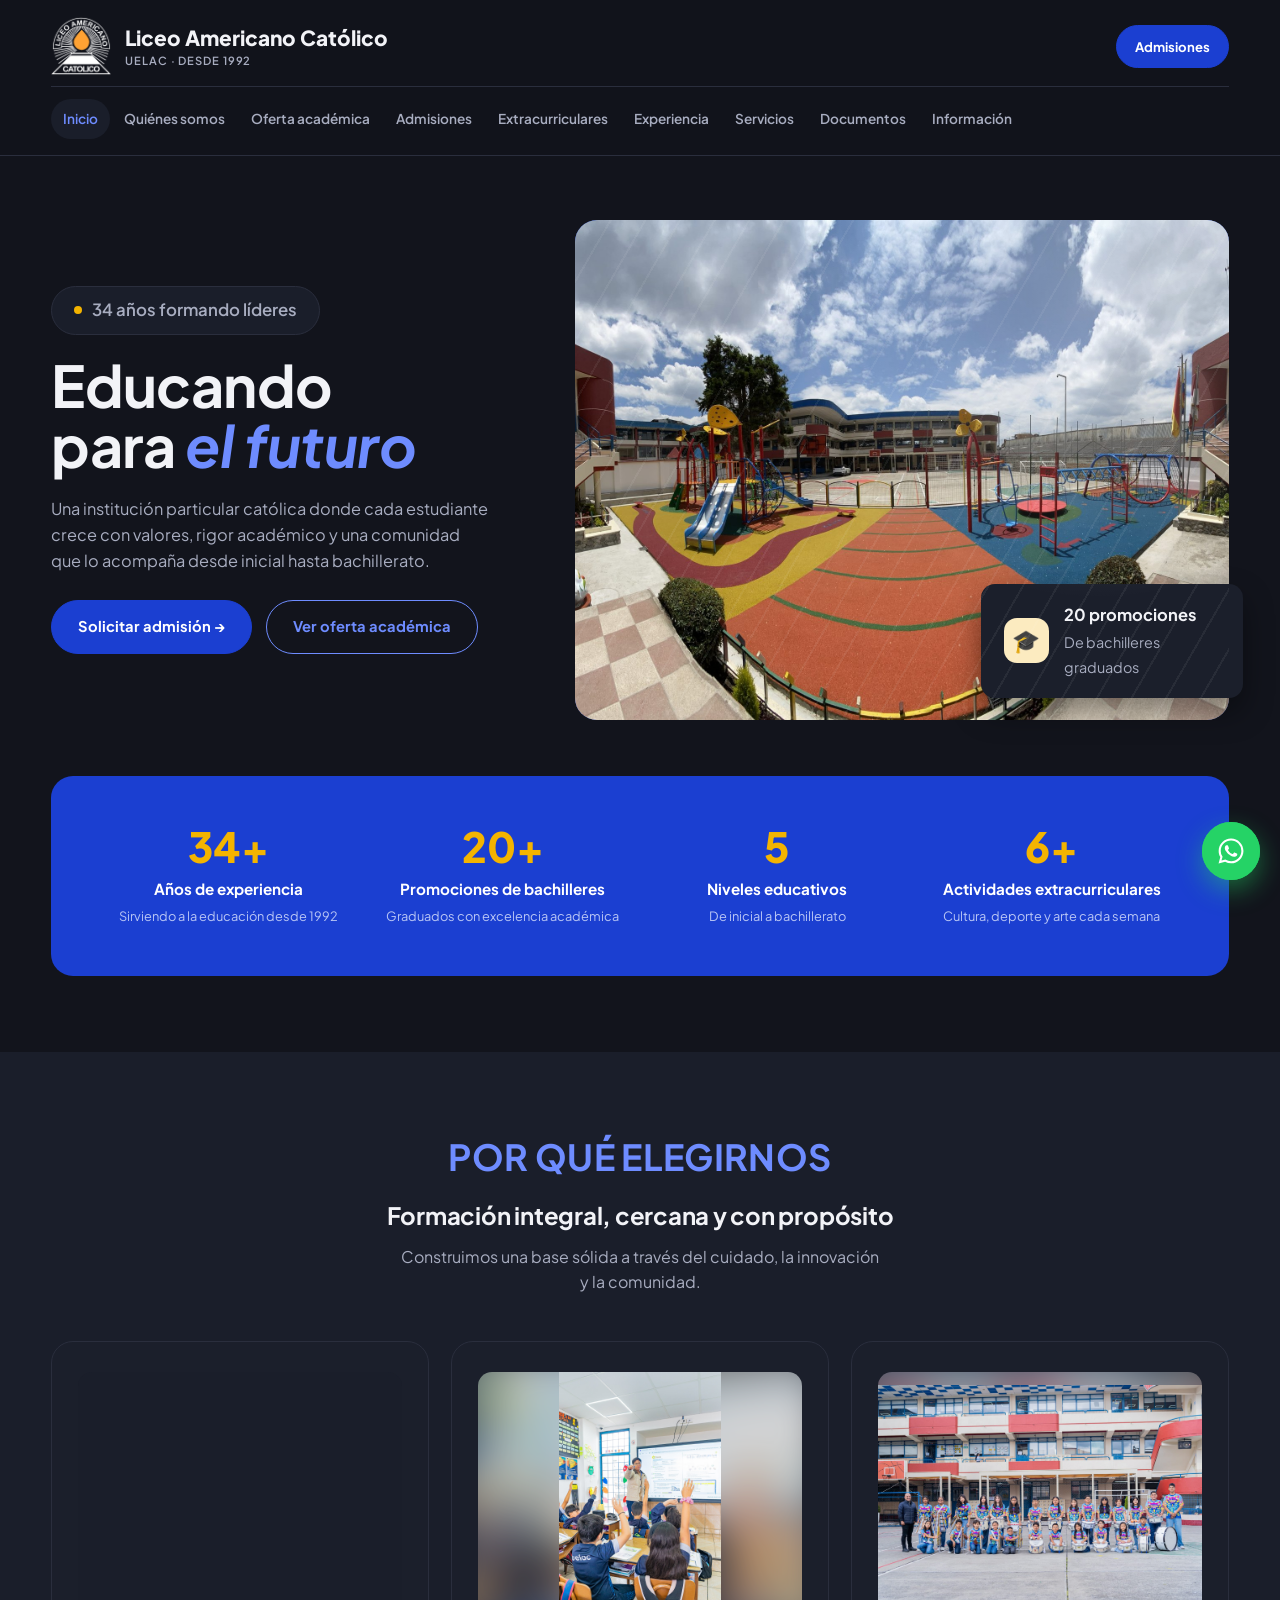
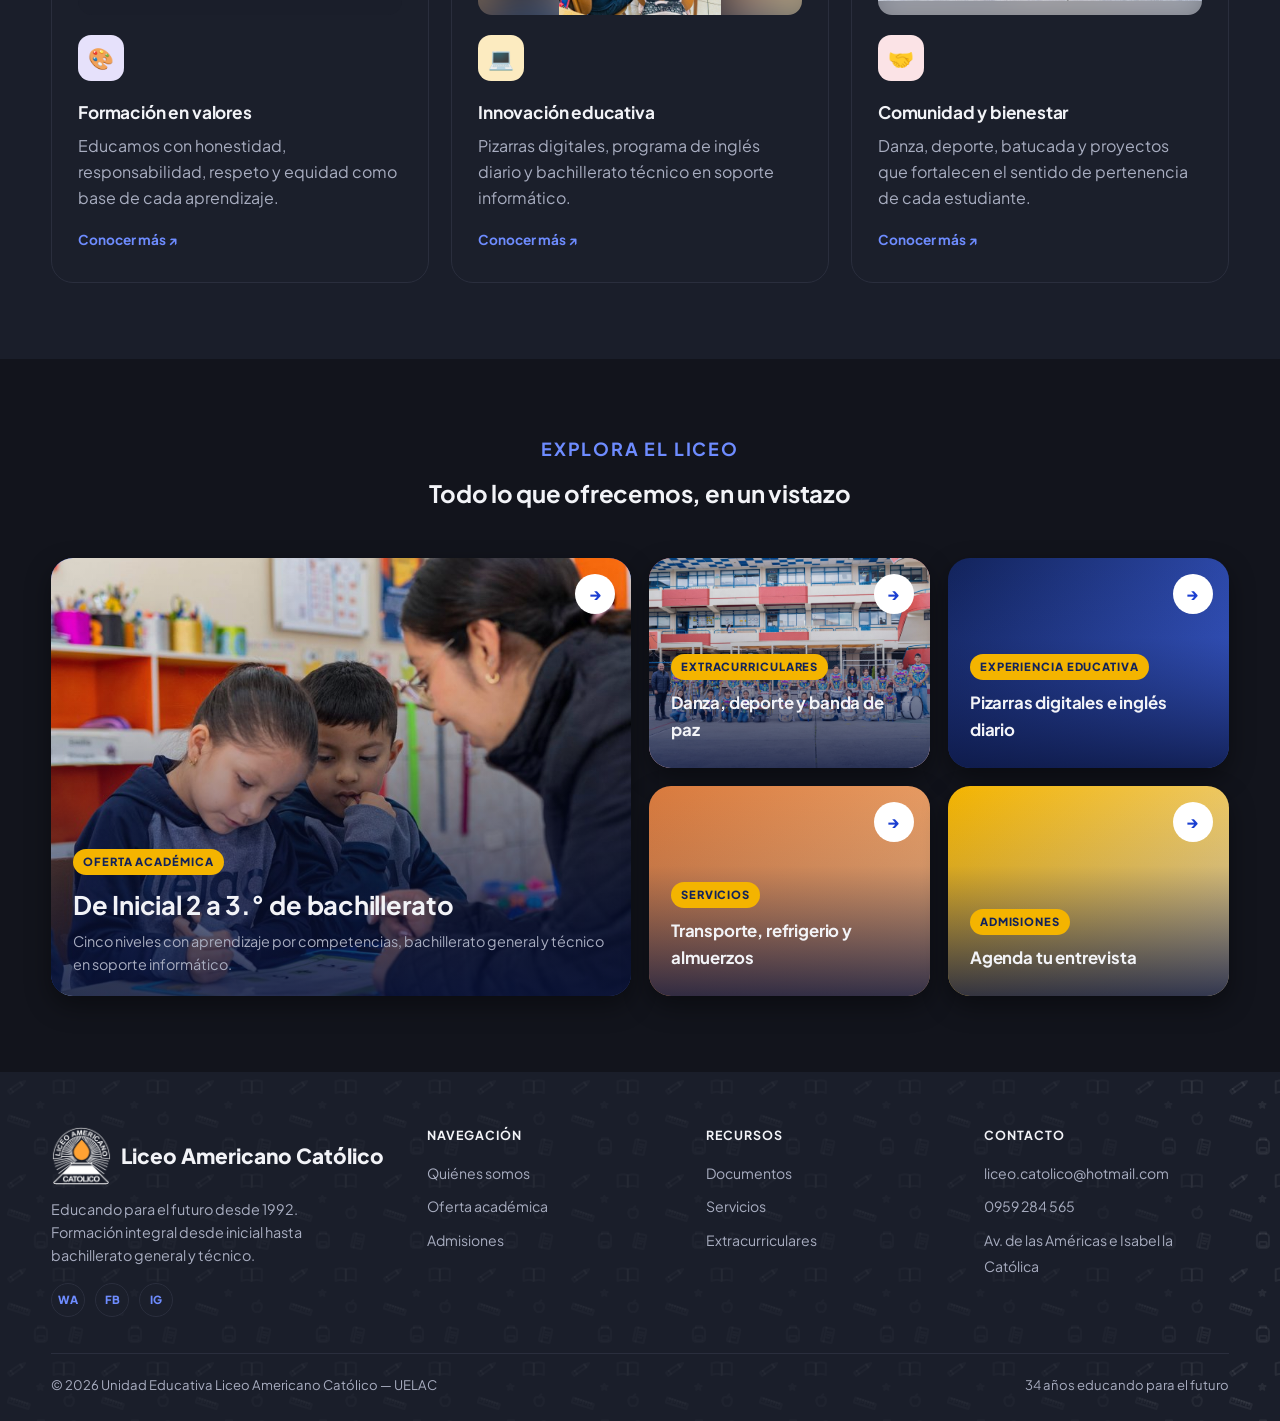
==== commit c1c05c08: "Add files via upload" ====
--- a/index.html
+++ b/index.html
@@ -20,7 +20,7 @@
   <div class="headbar">
     <div class="head-top">
       <a class="brand" href="index.html">
-        <span class="brand-icon"><img class="logo-img logo-light" src="images/logo.png" alt="UELAC" onerror="this.replaceWith(Object.assign(document.createElement('span'),{textContent:'L'}))"><img class="logo-img logo-dark" src="images/logo-dark.png" alt="UELAC" onerror="this.style.display='none';if(this.previousElementSibling)this.previousElementSibling.style.display='block';"></span>
+        <span class="brand-icon"><img width="60" height="60" class="logo-img logo-light" src="images/logo.png" alt="UELAC" onerror="this.replaceWith(Object.assign(document.createElement('span'),{textContent:'L'}))"><img width="60" height="60" class="logo-img logo-dark" src="images/logo-dark.png" alt="UELAC" onerror="this.style.display='none';if(this.previousElementSibling)this.previousElementSibling.style.display='block';"></span>
         <span class="brand-name">Liceo Americano Católico<span>UELAC · Desde 1992</span></span>
       </a>
       <div class="head-actions">
@@ -85,12 +85,12 @@
     <div class="feature-grid">
       <div class="feature-card">
         <div class="feature-photo" data-rotate>
-          <span class="slide active fit" style="--bg:url('images/porque-valores.jpg')"><img loading="lazy" decoding="async" src="images/porque-valores.jpg" alt="Formación en valores" onerror="this.parentNode.remove()"></span>
-          <span class="slide fit" style="--bg:url('images/porque-valores-1.jpg')"><img loading="lazy" decoding="async" src="images/porque-valores-1.jpg" alt="Formación en valores" onerror="this.parentNode.remove()"></span>
-          <span class="slide fit" style="--bg:url('images/porque-valores-2.jpg')"><img loading="lazy" decoding="async" src="images/porque-valores-2.jpg" alt="Formación en valores" onerror="this.parentNode.remove()"></span>
-          <span class="slide fit" style="--bg:url('images/porque-valores-3.jpg')"><img loading="lazy" decoding="async" src="images/porque-valores-3.jpg" alt="Formación en valores" onerror="this.parentNode.remove()"></span>
-          <span class="slide fit" style="--bg:url('images/porque-valores-4.jpg')"><img loading="lazy" decoding="async" src="images/porque-valores-4.jpg" alt="Formación en valores" onerror="this.parentNode.remove()"></span>
-          <span class="slide fit" style="--bg:url('images/porque-valores-5.jpg')"><img loading="lazy" decoding="async" src="images/porque-valores-5.jpg" alt="Formación en valores" onerror="this.parentNode.remove()"></span>
+          <span class="slide active fit"><img decoding="async" data-src="images/porque-valores.jpg" alt="Formación en valores" onerror="this.parentNode.remove()"></span>
+          <span class="slide fit"><img decoding="async" data-src="images/porque-valores-1.jpg" alt="Formación en valores" onerror="this.parentNode.remove()"></span>
+          <span class="slide fit"><img decoding="async" data-src="images/porque-valores-2.jpg" alt="Formación en valores" onerror="this.parentNode.remove()"></span>
+          <span class="slide fit"><img decoding="async" data-src="images/porque-valores-3.jpg" alt="Formación en valores" onerror="this.parentNode.remove()"></span>
+          <span class="slide fit"><img decoding="async" data-src="images/porque-valores-4.jpg" alt="Formación en valores" onerror="this.parentNode.remove()"></span>
+          <span class="slide fit"><img decoding="async" data-src="images/porque-valores-5.jpg" alt="Formación en valores" onerror="this.parentNode.remove()"></span>
         </div>
         <div class="icon" style="background:var(--badge-lav);color:var(--badge-lav-ink)">🎨</div>
         <h3>Formación en valores</h3>
@@ -99,13 +99,13 @@
       </div>
       <div class="feature-card">
         <div class="feature-photo" data-rotate data-shuffle>
-          <span class="slide fit" style="--bg:url('images/pizarras-digitales/innovacion-pizarras-1.jpg')"><img loading="lazy" decoding="async" src="images/pizarras-digitales/innovacion-pizarras-1.jpg" alt="Innovación educativa" onerror="this.parentNode.remove()"></span>
-          <span class="slide fit" style="--bg:url('images/pizarras-digitales/innovacion-pizarras-2.jpg')"><img loading="lazy" decoding="async" src="images/pizarras-digitales/innovacion-pizarras-2.jpg" alt="Innovación educativa" onerror="this.parentNode.remove()"></span>
-          <span class="slide fit" style="--bg:url('images/pizarras-digitales/innovacion-pizarras-3.jpg')"><img loading="lazy" decoding="async" src="images/pizarras-digitales/innovacion-pizarras-3.jpg" alt="Innovación educativa" onerror="this.parentNode.remove()"></span>
-          <span class="slide fit" style="--bg:url('images/pizarras-digitales/innovacion-pizarras-4.jpg')"><img loading="lazy" decoding="async" src="images/pizarras-digitales/innovacion-pizarras-4.jpg" alt="Innovación educativa" onerror="this.parentNode.remove()"></span>
-          <span class="slide fit" style="--bg:url('images/pizarras-digitales/innovacion-pizarras-5.jpg')"><img loading="lazy" decoding="async" src="images/pizarras-digitales/innovacion-pizarras-5.jpg" alt="Innovación educativa" onerror="this.parentNode.remove()"></span>
-          <span class="slide fit" style="--bg:url('images/programa-ingles/innovacion-ingles-1.jpg')"><img loading="lazy" decoding="async" src="images/programa-ingles/innovacion-ingles-1.jpg" alt="Innovación educativa" onerror="this.parentNode.remove()"></span>
-          <span class="slide fit" style="--bg:url('images/programa-ingles/innovacion-ingles-2.jpg')"><img loading="lazy" decoding="async" src="images/programa-ingles/innovacion-ingles-2.jpg" alt="Innovación educativa" onerror="this.parentNode.remove()"></span>
+          <span class="slide fit"><img decoding="async" data-src="images/pizarras-digitales/innovacion-pizarras-1.jpg" alt="Innovación educativa" onerror="this.parentNode.remove()"></span>
+          <span class="slide fit"><img decoding="async" data-src="images/pizarras-digitales/innovacion-pizarras-2.jpg" alt="Innovación educativa" onerror="this.parentNode.remove()"></span>
+          <span class="slide fit"><img decoding="async" data-src="images/pizarras-digitales/innovacion-pizarras-3.jpg" alt="Innovación educativa" onerror="this.parentNode.remove()"></span>
+          <span class="slide fit"><img decoding="async" data-src="images/pizarras-digitales/innovacion-pizarras-4.jpg" alt="Innovación educativa" onerror="this.parentNode.remove()"></span>
+          <span class="slide fit"><img decoding="async" data-src="images/pizarras-digitales/innovacion-pizarras-5.jpg" alt="Innovación educativa" onerror="this.parentNode.remove()"></span>
+          <span class="slide fit"><img decoding="async" data-src="images/programa-ingles/innovacion-ingles-1.jpg" alt="Innovación educativa" onerror="this.parentNode.remove()"></span>
+          <span class="slide fit"><img decoding="async" data-src="images/programa-ingles/innovacion-ingles-2.jpg" alt="Innovación educativa" onerror="this.parentNode.remove()"></span>
         </div>
         <div class="icon" style="background:var(--yellow-soft);color:#8A6100">💻</div>
         <h3>Innovación educativa</h3>
@@ -114,12 +114,12 @@
       </div>
       <div class="feature-card">
         <div class="feature-photo" data-rotate>
-          <span class="slide active fit" style="--bg:url('images/extra-banda.jpg')"><img loading="lazy" decoding="async" src="images/extra-banda.jpg" alt="Comunidad y bienestar" onerror="this.parentNode.remove()"></span>
-          <span class="slide fit" style="--bg:url('images/extra-futbol.jpg')"><img loading="lazy" decoding="async" src="images/extra-futbol.jpg" alt="Comunidad y bienestar" onerror="this.parentNode.remove()"></span>
-          <span class="slide fit" style="--bg:url('images/extra-danza-aerea.jpg')"><img loading="lazy" decoding="async" src="images/extra-danza-aerea.jpg" alt="Comunidad y bienestar" onerror="this.parentNode.remove()"></span>
-          <span class="slide fit" style="--bg:url('images/extra-grupo-danza.jpg')"><img loading="lazy" decoding="async" src="images/extra-grupo-danza.jpg" alt="Comunidad y bienestar" onerror="this.parentNode.remove()"></span>
-          <span class="slide fit" style="--bg:url('images/extra-batucada.jpg')"><img loading="lazy" decoding="async" src="images/extra-batucada.jpg" alt="Comunidad y bienestar" onerror="this.parentNode.remove()"></span>
-          <span class="slide fit" style="--bg:url('images/extra-literatura.jpg')"><img loading="lazy" decoding="async" src="images/extra-literatura.jpg" alt="Comunidad y bienestar" onerror="this.parentNode.remove()"></span>
+          <span class="slide active fit"><img decoding="async" data-src="images/extra-banda.jpg" alt="Comunidad y bienestar" onerror="this.parentNode.remove()"></span>
+          <span class="slide fit"><img decoding="async" data-src="images/extra-futbol.jpg" alt="Comunidad y bienestar" onerror="this.parentNode.remove()"></span>
+          <span class="slide fit"><img decoding="async" data-src="images/extra-danza-aerea.jpg" alt="Comunidad y bienestar" onerror="this.parentNode.remove()"></span>
+          <span class="slide fit"><img decoding="async" data-src="images/extra-grupo-danza.jpg" alt="Comunidad y bienestar" onerror="this.parentNode.remove()"></span>
+          <span class="slide fit"><img decoding="async" data-src="images/extra-batucada.jpg" alt="Comunidad y bienestar" onerror="this.parentNode.remove()"></span>
+          <span class="slide fit"><img decoding="async" data-src="images/extra-literatura.jpg" alt="Comunidad y bienestar" onerror="this.parentNode.remove()"></span>
         </div>
         <div class="icon" style="background:var(--badge-rose);color:var(--badge-rose-ink)">🤝</div>
         <h3>Comunidad y bienestar</h3>
@@ -137,44 +137,44 @@
     </div>
     <div class="bento">
       <a class="bento-tile t-big" href="oferta-academica.html" style="--g:linear-gradient(135deg,#1B3FD1,#3F63E0)">
-        <span class="slide active"><img loading="lazy" decoding="async" src="images/nivel-inicial.jpg" alt="" onerror="this.parentNode.remove()"></span>
-        <span class="slide fit" style="--bg:url('images/nivel-elemental.jpg')"><img loading="lazy" decoding="async" src="images/nivel-elemental.jpg" alt="" onerror="this.parentNode.remove()"></span>
-        <span class="slide"><img loading="lazy" decoding="async" src="images/nivel-media.jpg" alt="" onerror="this.parentNode.remove()"></span>
-        <span class="slide"><img loading="lazy" decoding="async" src="images/nivel-superior.jpg" alt="" onerror="this.parentNode.remove()"></span>
-        <span class="slide"><img loading="lazy" decoding="async" src="images/nivel-bachillerato.jpg" alt="" onerror="this.parentNode.remove()"></span>
+        <span class="slide active"><img decoding="async" data-src="images/nivel-inicial.jpg" alt="" onerror="this.parentNode.remove()"></span>
+        <span class="slide fit"><img decoding="async" data-src="images/nivel-elemental.jpg" alt="" onerror="this.parentNode.remove()"></span>
+        <span class="slide"><img decoding="async" data-src="images/nivel-media.jpg" alt="" onerror="this.parentNode.remove()"></span>
+        <span class="slide"><img decoding="async" data-src="images/nivel-superior.jpg" alt="" onerror="this.parentNode.remove()"></span>
+        <span class="slide"><img decoding="async" data-src="images/nivel-bachillerato.jpg" alt="" onerror="this.parentNode.remove()"></span>
         <span class="arrow" aria-hidden="true">→</span>
         <div class="bento-body"><span class="bento-tag">Oferta académica</span><h3>De Inicial 2 a 3.° de bachillerato</h3><p>Cinco niveles con aprendizaje por competencias, bachillerato general y técnico en soporte informático.</p></div>
       </a>
       <a class="bento-tile " href="extracurriculares.html" style="--g:linear-gradient(135deg,#C6516A,#E58BA0)">
-        <span class="slide active"><img loading="lazy" decoding="async" src="images/extra-banda.jpg" alt="" onerror="this.parentNode.remove()"></span>
-        <span class="slide"><img loading="lazy" decoding="async" src="images/extra-futbol.jpg" alt="" onerror="this.parentNode.remove()"></span>
-        <span class="slide"><img loading="lazy" decoding="async" src="images/extra-danza-aerea.jpg" alt="" onerror="this.parentNode.remove()"></span>
-        <span class="slide"><img loading="lazy" decoding="async" src="images/extra-grupo-danza.jpg" alt="" onerror="this.parentNode.remove()"></span>
-        <span class="slide"><img loading="lazy" decoding="async" src="images/extra-batucada.jpg" alt="" onerror="this.parentNode.remove()"></span>
-        <span class="slide"><img loading="lazy" decoding="async" src="images/extra-literatura.jpg" alt="" onerror="this.parentNode.remove()"></span>
+        <span class="slide active"><img decoding="async" data-src="images/extra-banda.jpg" alt="" onerror="this.parentNode.remove()"></span>
+        <span class="slide"><img decoding="async" data-src="images/extra-futbol.jpg" alt="" onerror="this.parentNode.remove()"></span>
+        <span class="slide"><img decoding="async" data-src="images/extra-danza-aerea.jpg" alt="" onerror="this.parentNode.remove()"></span>
+        <span class="slide"><img decoding="async" data-src="images/extra-grupo-danza.jpg" alt="" onerror="this.parentNode.remove()"></span>
+        <span class="slide"><img decoding="async" data-src="images/extra-batucada.jpg" alt="" onerror="this.parentNode.remove()"></span>
+        <span class="slide"><img decoding="async" data-src="images/extra-literatura.jpg" alt="" onerror="this.parentNode.remove()"></span>
         <span class="arrow" aria-hidden="true">→</span>
         <div class="bento-body"><span class="bento-tag">Extracurriculares</span><h3>Danza, deporte y banda de paz</h3></div>
       </a>
       <a class="bento-tile " href="experiencia.html" style="--g:linear-gradient(135deg,#12235B,#3F63E0)">
-        <span class="slide active"><img loading="lazy" decoding="async" src="images/pizarras-digitales/innovacion-pizarras-1.jpg" alt="" onerror="this.parentNode.remove()"></span>
-        <span class="slide"><img loading="lazy" decoding="async" src="images/programa-ingles/innovacion-ingles-1.jpg" alt="" onerror="this.parentNode.remove()"></span>
-        <span class="slide"><img loading="lazy" decoding="async" src="images/pizarras-digitales/innovacion-pizarras-2.jpg" alt="" onerror="this.parentNode.remove()"></span>
-        <span class="slide"><img loading="lazy" decoding="async" src="images/programa-ingles/innovacion-ingles-2.jpg" alt="" onerror="this.parentNode.remove()"></span>
-        <span class="slide"><img loading="lazy" decoding="async" src="images/pizarras-digitales/innovacion-pizarras-3.jpg" alt="" onerror="this.parentNode.remove()"></span>
-        <span class="slide"><img loading="lazy" decoding="async" src="images/pizarras-digitales/innovacion-pizarras-4.jpg" alt="" onerror="this.parentNode.remove()"></span>
-        <span class="slide"><img loading="lazy" decoding="async" src="images/pizarras-digitales/innovacion-pizarras-5.jpg" alt="" onerror="this.parentNode.remove()"></span>
+        <span class="slide active"><img decoding="async" data-src="images/pizarras-digitales/innovacion-pizarras-1.jpg" alt="" onerror="this.parentNode.remove()"></span>
+        <span class="slide"><img decoding="async" data-src="images/programa-ingles/innovacion-ingles-1.jpg" alt="" onerror="this.parentNode.remove()"></span>
+        <span class="slide"><img decoding="async" data-src="images/pizarras-digitales/innovacion-pizarras-2.jpg" alt="" onerror="this.parentNode.remove()"></span>
+        <span class="slide"><img decoding="async" data-src="images/programa-ingles/innovacion-ingles-2.jpg" alt="" onerror="this.parentNode.remove()"></span>
+        <span class="slide"><img decoding="async" data-src="images/pizarras-digitales/innovacion-pizarras-3.jpg" alt="" onerror="this.parentNode.remove()"></span>
+        <span class="slide"><img decoding="async" data-src="images/pizarras-digitales/innovacion-pizarras-4.jpg" alt="" onerror="this.parentNode.remove()"></span>
+        <span class="slide"><img decoding="async" data-src="images/pizarras-digitales/innovacion-pizarras-5.jpg" alt="" onerror="this.parentNode.remove()"></span>
         <span class="arrow" aria-hidden="true">→</span>
         <div class="bento-body"><span class="bento-tag">Experiencia educativa</span><h3>Pizarras digitales e inglés diario</h3></div>
       </a>
       <a class="bento-tile " href="servicios.html" style="--g:linear-gradient(135deg,#D97A3D,#F0B27D)">
-        <span class="slide active"><img loading="lazy" decoding="async" src="images/servicio-transporte.jpg" alt="" onerror="this.parentNode.remove()"></span>
-        <span class="slide"><img loading="lazy" decoding="async" src="images/servicio-refrigerio.jpg" alt="" onerror="this.parentNode.remove()"></span>
-        <span class="slide"><img loading="lazy" decoding="async" src="images/servicio-alimentacion.jpg" alt="" onerror="this.parentNode.remove()"></span>
+        <span class="slide active"><img decoding="async" data-src="images/servicio-transporte.jpg" alt="" onerror="this.parentNode.remove()"></span>
+        <span class="slide"><img decoding="async" data-src="images/servicio-refrigerio.jpg" alt="" onerror="this.parentNode.remove()"></span>
+        <span class="slide"><img decoding="async" data-src="images/servicio-alimentacion.jpg" alt="" onerror="this.parentNode.remove()"></span>
         <span class="arrow" aria-hidden="true">→</span>
         <div class="bento-body"><span class="bento-tag">Servicios</span><h3>Transporte, refrigerio y almuerzos</h3></div>
       </a>
       <a class="bento-tile " href="admisiones.html" style="--g:linear-gradient(135deg,#F4B400,#E9D6A8)">
-        <span class="slide active"><img loading="lazy" decoding="async" src="images/admisiones.jpg" alt="" onerror="this.parentNode.remove()"></span>
+        <span class="slide active"><img decoding="async" data-src="images/admisiones.jpg" alt="" onerror="this.parentNode.remove()"></span>
         <span class="arrow" aria-hidden="true">→</span>
         <div class="bento-body"><span class="bento-tag">Admisiones</span><h3>Agenda tu entrevista</h3></div>
       </a>
@@ -187,7 +187,7 @@
     <div class="foot-grid">
       <div>
         <div class="foot-brand">
-          <span class="brand-icon"><img class="logo-img logo-light" src="images/logo.png" alt="UELAC" style="width:100%;height:100%;object-fit:cover;border-radius:9px" onerror="this.replaceWith(Object.assign(document.createElement('span'),{textContent:'L'}))"><img class="logo-img logo-dark" src="images/logo-dark.png" alt="UELAC" style="width:100%;height:100%;object-fit:cover;border-radius:9px" onerror="this.style.display='none';if(this.previousElementSibling)this.previousElementSibling.style.display='block';"></span>
+          <span class="brand-icon"><img width="60" height="60" class="logo-img logo-light" src="images/logo.png" alt="UELAC" style="width:100%;height:100%;object-fit:cover;border-radius:9px" onerror="this.replaceWith(Object.assign(document.createElement('span'),{textContent:'L'}))"><img width="60" height="60" class="logo-img logo-dark" src="images/logo-dark.png" alt="UELAC" style="width:100%;height:100%;object-fit:cover;border-radius:9px" onerror="this.style.display='none';if(this.previousElementSibling)this.previousElementSibling.style.display='block';"></span>
           <span class="brand-name">Liceo Americano Católico</span>
         </div>
         <p style="max-width:280px;font-size:.9rem">Educando para el futuro desde 1992. Formación integral desde inicial hasta bachillerato general y técnico.</p>
--- a/styles.css
+++ b/styles.css
@@ -57,7 +57,7 @@
 button{font-family:inherit;}
 
 /* header */
-header{position:sticky;top:0;z-index:100;background:rgba(255,255,255,.92);backdrop-filter:blur(8px);border-bottom:1px solid var(--line);}
+header{position:sticky;top:0;z-index:100;background:rgba(255,255,255,.97);border-bottom:1px solid var(--line);}
 .headbar{display:flex;flex-direction:column;gap:10px;padding:16px clamp(20px,4vw,64px);max-width:var(--maxw);margin:0 auto;}
 .head-top{display:flex;align-items:center;justify-content:space-between;gap:20px;width:100%;}
 .head-actions{display:flex;align-items:center;gap:14px;flex-shrink:0;}
@@ -404,7 +404,7 @@
 html.dark-mode .eyebrow{color:var(--dm-blue);}
 html.dark-mode em{color:var(--dm-blue);}
 html.dark-mode .lema-wide em{color:var(--yellow);}
-html.dark-mode header{background:rgba(18,20,28,.92);border-bottom:1px solid var(--dm-line);}
+html.dark-mode header{background:rgba(18,20,28,.97);border-bottom:1px solid var(--dm-line);}
 html.dark-mode .brand-name{color:var(--dm-ink);}
 html.dark-mode .brand-name span{color:var(--dm-ink-soft);}
 html.dark-mode nav.mainnav a{color:var(--dm-ink-soft);}
@@ -528,10 +528,10 @@
 .bento{display:grid;grid-template-columns:repeat(4,1fr);grid-auto-rows:210px;gap:18px;}
 .bento-tile{position:relative;isolation:isolate;border-radius:var(--radius);overflow:hidden;display:flex;align-items:flex-end;text-decoration:none;color:#fff;background:var(--g,linear-gradient(135deg,#1B3FD1,#3F63E0));box-shadow:0 10px 26px rgba(18,35,91,.12);transition:box-shadow .3s ease;}
 .bento-tile.t-big{grid-column:span 2;grid-row:span 2;}
-.bento-tile img{position:absolute;inset:0;width:100%;height:100%;object-fit:cover;z-index:-2;transition:transform .7s ease;}
+.bento-tile .slide{z-index:-2;}
 .bento-tile::before{content:"";position:absolute;inset:0;z-index:-1;background:linear-gradient(to top,rgba(10,20,60,.82) 0%,rgba(10,20,60,.1) 62%,transparent 100%);}
 .bento-tile:hover{box-shadow:0 22px 44px rgba(27,63,209,.3);}
-.bento-tile:hover img{transform:scale(1.1);}
+.bento-tile:hover .slide img{transform:scale(1.08);}
 .bento-body{padding:20px 22px;position:relative;}
 .bento-tag{display:inline-block;background:var(--yellow);color:var(--blue-dark);font-size:.7rem;font-weight:800;text-transform:uppercase;letter-spacing:.08em;padding:4px 10px;border-radius:99px;}
 .bento-tile h3{color:#fff;font-size:1.05rem;margin:10px 0 4px;}
@@ -653,10 +653,16 @@
 
 /* home: stats right under the hero, photo slots in "Por qué elegirnos", alternating tile photos */
 .stats-section{padding:0 0 76px;}
-.feature-photo{aspect-ratio:4/3;background:var(--bg-soft);border-radius:var(--radius-sm);overflow:hidden;margin-bottom:20px;}
-.feature-photo img{width:100%;height:100%;object-fit:cover;transition:transform .6s ease;}
-.feature-card:hover .feature-photo img{transform:scale(1.07);}
+.feature-photo{position:relative;aspect-ratio:4/3;background:var(--bg-soft);border-radius:var(--radius-sm);overflow:hidden;margin-bottom:20px;}
+.feature-card:hover .feature-photo .slide img{transform:scale(1.05);}
 html.dark-mode .feature-photo{background:var(--dm-bg-soft);}
-.bento-tile .tile-img{opacity:0;transition:opacity 1s ease,transform .7s ease;}
-.bento-tile .tile-img.active{opacity:1;}
 @media (max-width:560px){.stats-section{padding-bottom:56px;}}
+
+/* rotating photo slides: fade between photos; .fit shows the whole photo over a blurred copy of itself */
+.slide{position:absolute;inset:0;overflow:hidden;opacity:0;transition:opacity 1s ease;}
+.slide.active{opacity:1;}
+.slide img{position:absolute;inset:0;width:100%;height:100%;object-fit:cover;transition:transform .7s ease;}
+.slide.fit::before{content:"";position:absolute;inset:-24px;background:var(--bg) center/cover no-repeat;filter:blur(22px) brightness(.85) saturate(1.1);}
+.slide.fit img{object-fit:contain;}
+footer::before{animation-play-state:paused;}
+footer.in-view::before{animation-play-state:running;}
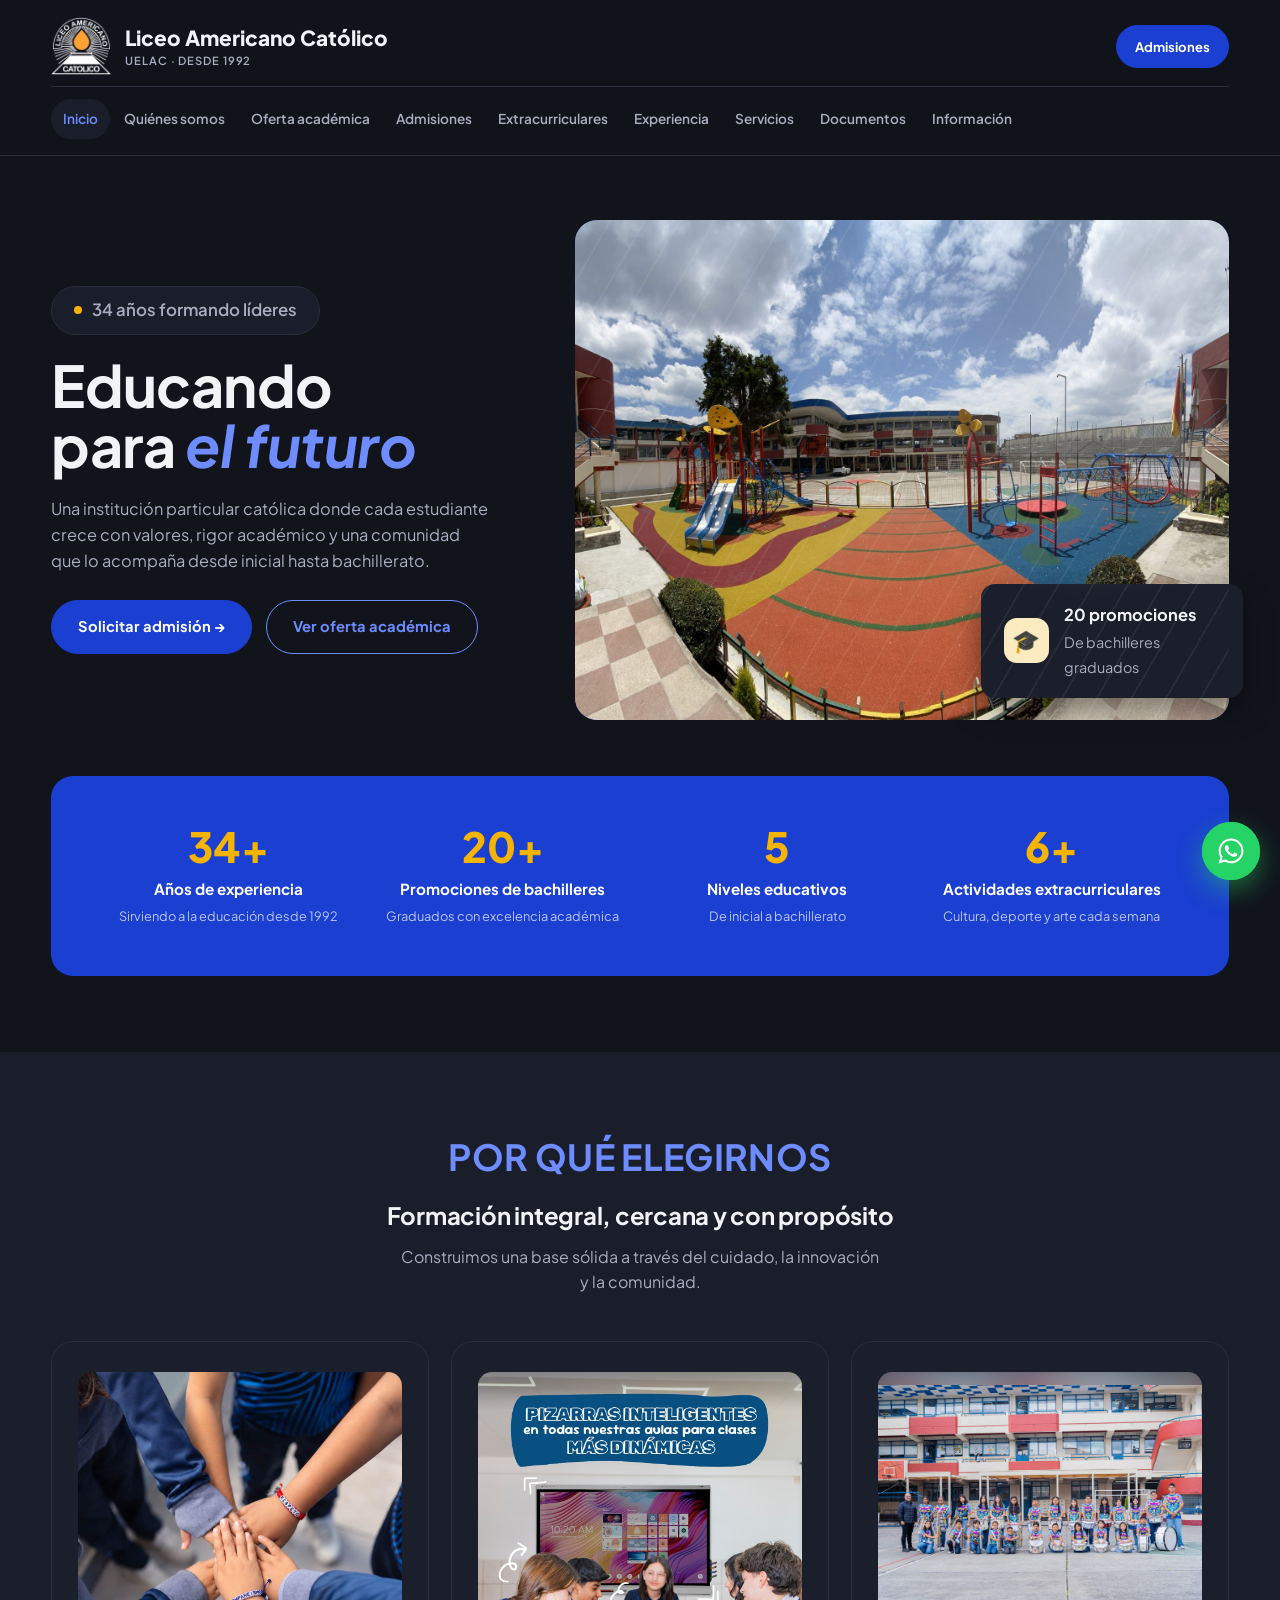
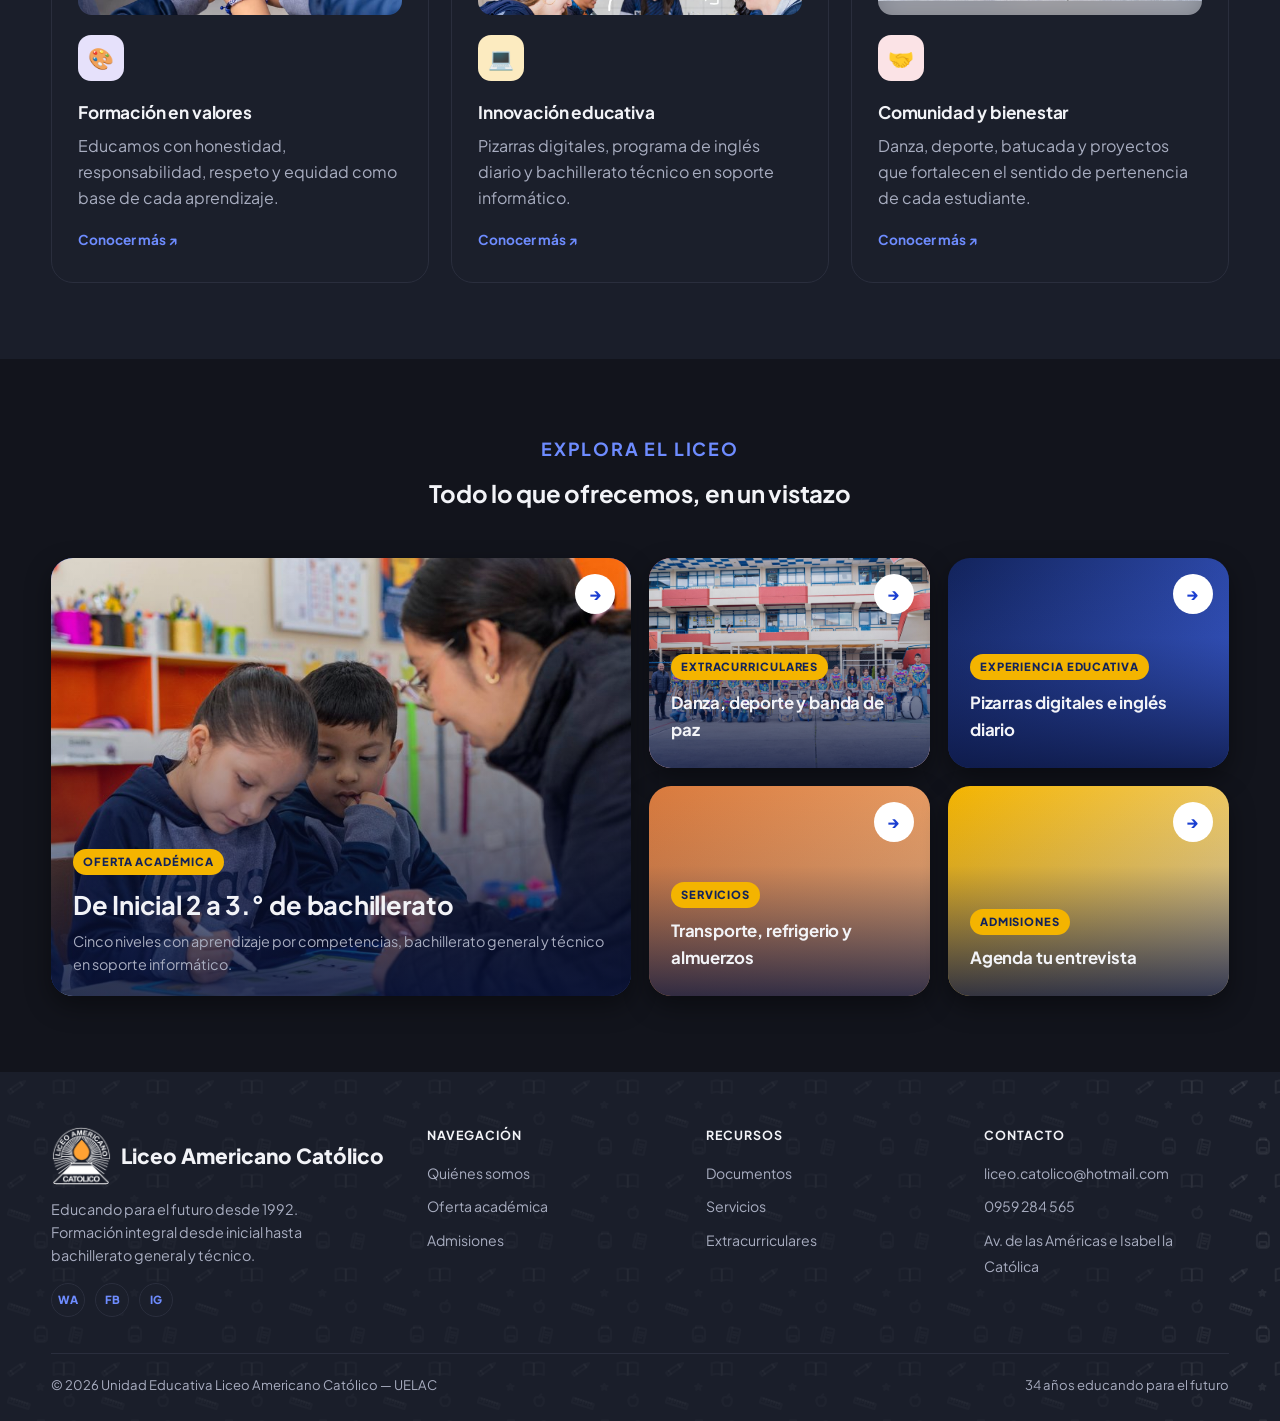
==== commit bbd4aa85: "Add files via upload" ====
--- a/index.html
+++ b/index.html
@@ -85,12 +85,12 @@
     <div class="feature-grid">
       <div class="feature-card">
         <div class="feature-photo" data-rotate>
-          <span class="slide active fit"><img decoding="async" data-src="images/porque-valores.jpg" alt="Formación en valores" onerror="this.parentNode.remove()"></span>
-          <span class="slide fit"><img decoding="async" data-src="images/porque-valores-1.jpg" alt="Formación en valores" onerror="this.parentNode.remove()"></span>
-          <span class="slide fit"><img decoding="async" data-src="images/porque-valores-2.jpg" alt="Formación en valores" onerror="this.parentNode.remove()"></span>
-          <span class="slide fit"><img decoding="async" data-src="images/porque-valores-3.jpg" alt="Formación en valores" onerror="this.parentNode.remove()"></span>
-          <span class="slide fit"><img decoding="async" data-src="images/porque-valores-4.jpg" alt="Formación en valores" onerror="this.parentNode.remove()"></span>
-          <span class="slide fit"><img decoding="async" data-src="images/porque-valores-5.jpg" alt="Formación en valores" onerror="this.parentNode.remove()"></span>
+          <span class="slide active" style="--pos:center 25%"><img decoding="async" data-src="images/porque-valores.jpg" alt="Formación en valores" onerror="this.parentNode.remove()"></span>
+          <span class="slide" style="--pos:center 25%"><img decoding="async" data-src="images/porque-valores-1.jpg" alt="Formación en valores" onerror="this.parentNode.remove()"></span>
+          <span class="slide" style="--pos:center 44%"><img decoding="async" data-src="images/porque-valores-2.jpg" alt="Formación en valores" onerror="this.parentNode.remove()"></span>
+          <span class="slide" style="--pos:center 56%"><img decoding="async" data-src="images/porque-valores-3.jpg" alt="Formación en valores" onerror="this.parentNode.remove()"></span>
+          <span class="slide" style="--pos:center 25%"><img decoding="async" data-src="images/porque-valores-4.jpg" alt="Formación en valores" onerror="this.parentNode.remove()"></span>
+          <span class="slide" style="--pos:center 25%"><img decoding="async" data-src="images/porque-valores-5.jpg" alt="Formación en valores" onerror="this.parentNode.remove()"></span>
         </div>
         <div class="icon" style="background:var(--badge-lav);color:var(--badge-lav-ink)">🎨</div>
         <h3>Formación en valores</h3>
@@ -99,13 +99,13 @@
       </div>
       <div class="feature-card">
         <div class="feature-photo" data-rotate data-shuffle>
-          <span class="slide fit"><img decoding="async" data-src="images/pizarras-digitales/innovacion-pizarras-1.jpg" alt="Innovación educativa" onerror="this.parentNode.remove()"></span>
-          <span class="slide fit"><img decoding="async" data-src="images/pizarras-digitales/innovacion-pizarras-2.jpg" alt="Innovación educativa" onerror="this.parentNode.remove()"></span>
-          <span class="slide fit"><img decoding="async" data-src="images/pizarras-digitales/innovacion-pizarras-3.jpg" alt="Innovación educativa" onerror="this.parentNode.remove()"></span>
-          <span class="slide fit"><img decoding="async" data-src="images/pizarras-digitales/innovacion-pizarras-4.jpg" alt="Innovación educativa" onerror="this.parentNode.remove()"></span>
-          <span class="slide fit"><img decoding="async" data-src="images/pizarras-digitales/innovacion-pizarras-5.jpg" alt="Innovación educativa" onerror="this.parentNode.remove()"></span>
-          <span class="slide fit"><img decoding="async" data-src="images/programa-ingles/innovacion-ingles-1.jpg" alt="Innovación educativa" onerror="this.parentNode.remove()"></span>
-          <span class="slide fit"><img decoding="async" data-src="images/programa-ingles/innovacion-ingles-2.jpg" alt="Innovación educativa" onerror="this.parentNode.remove()"></span>
+          <span class="slide" style="--pos:center 64%"><img decoding="async" data-src="images/pizarras-digitales/innovacion-pizarras-1.jpg" alt="Innovación educativa" onerror="this.parentNode.remove()"></span>
+          <span class="slide" style="--pos:center 36%"><img decoding="async" data-src="images/pizarras-digitales/innovacion-pizarras-2.jpg" alt="Innovación educativa" onerror="this.parentNode.remove()"></span>
+          <span class="slide" style="--pos:center 56%"><img decoding="async" data-src="images/pizarras-digitales/innovacion-pizarras-3.jpg" alt="Innovación educativa" onerror="this.parentNode.remove()"></span>
+          <span class="slide" style="--pos:center 50%"><img decoding="async" data-src="images/pizarras-digitales/innovacion-pizarras-4.jpg" alt="Innovación educativa" onerror="this.parentNode.remove()"></span>
+          <span class="slide" style="--pos:center 30%"><img decoding="async" data-src="images/pizarras-digitales/innovacion-pizarras-5.jpg" alt="Innovación educativa" onerror="this.parentNode.remove()"></span>
+          <span class="slide" style="--pos:center 30%"><img decoding="async" data-src="images/programa-ingles/innovacion-ingles-1.jpg" alt="Innovación educativa" onerror="this.parentNode.remove()"></span>
+          <span class="slide" style="--pos:center 36%"><img decoding="async" data-src="images/programa-ingles/innovacion-ingles-2.jpg" alt="Innovación educativa" onerror="this.parentNode.remove()"></span>
         </div>
         <div class="icon" style="background:var(--yellow-soft);color:#8A6100">💻</div>
         <h3>Innovación educativa</h3>
--- a/styles.css
+++ b/styles.css
@@ -661,7 +661,7 @@
 /* rotating photo slides: fade between photos; .fit shows the whole photo over a blurred copy of itself */
 .slide{position:absolute;inset:0;overflow:hidden;opacity:0;transition:opacity 1s ease;}
 .slide.active{opacity:1;}
-.slide img{position:absolute;inset:0;width:100%;height:100%;object-fit:cover;transition:transform .7s ease;}
+.slide img{position:absolute;inset:0;width:100%;height:100%;object-fit:cover;object-position:var(--pos,center);transition:transform .7s ease;}
 .slide.fit::before{content:"";position:absolute;inset:-24px;background:var(--bg) center/cover no-repeat;filter:blur(22px) brightness(.85) saturate(1.1);}
 .slide.fit img{object-fit:contain;}
 footer::before{animation-play-state:paused;}
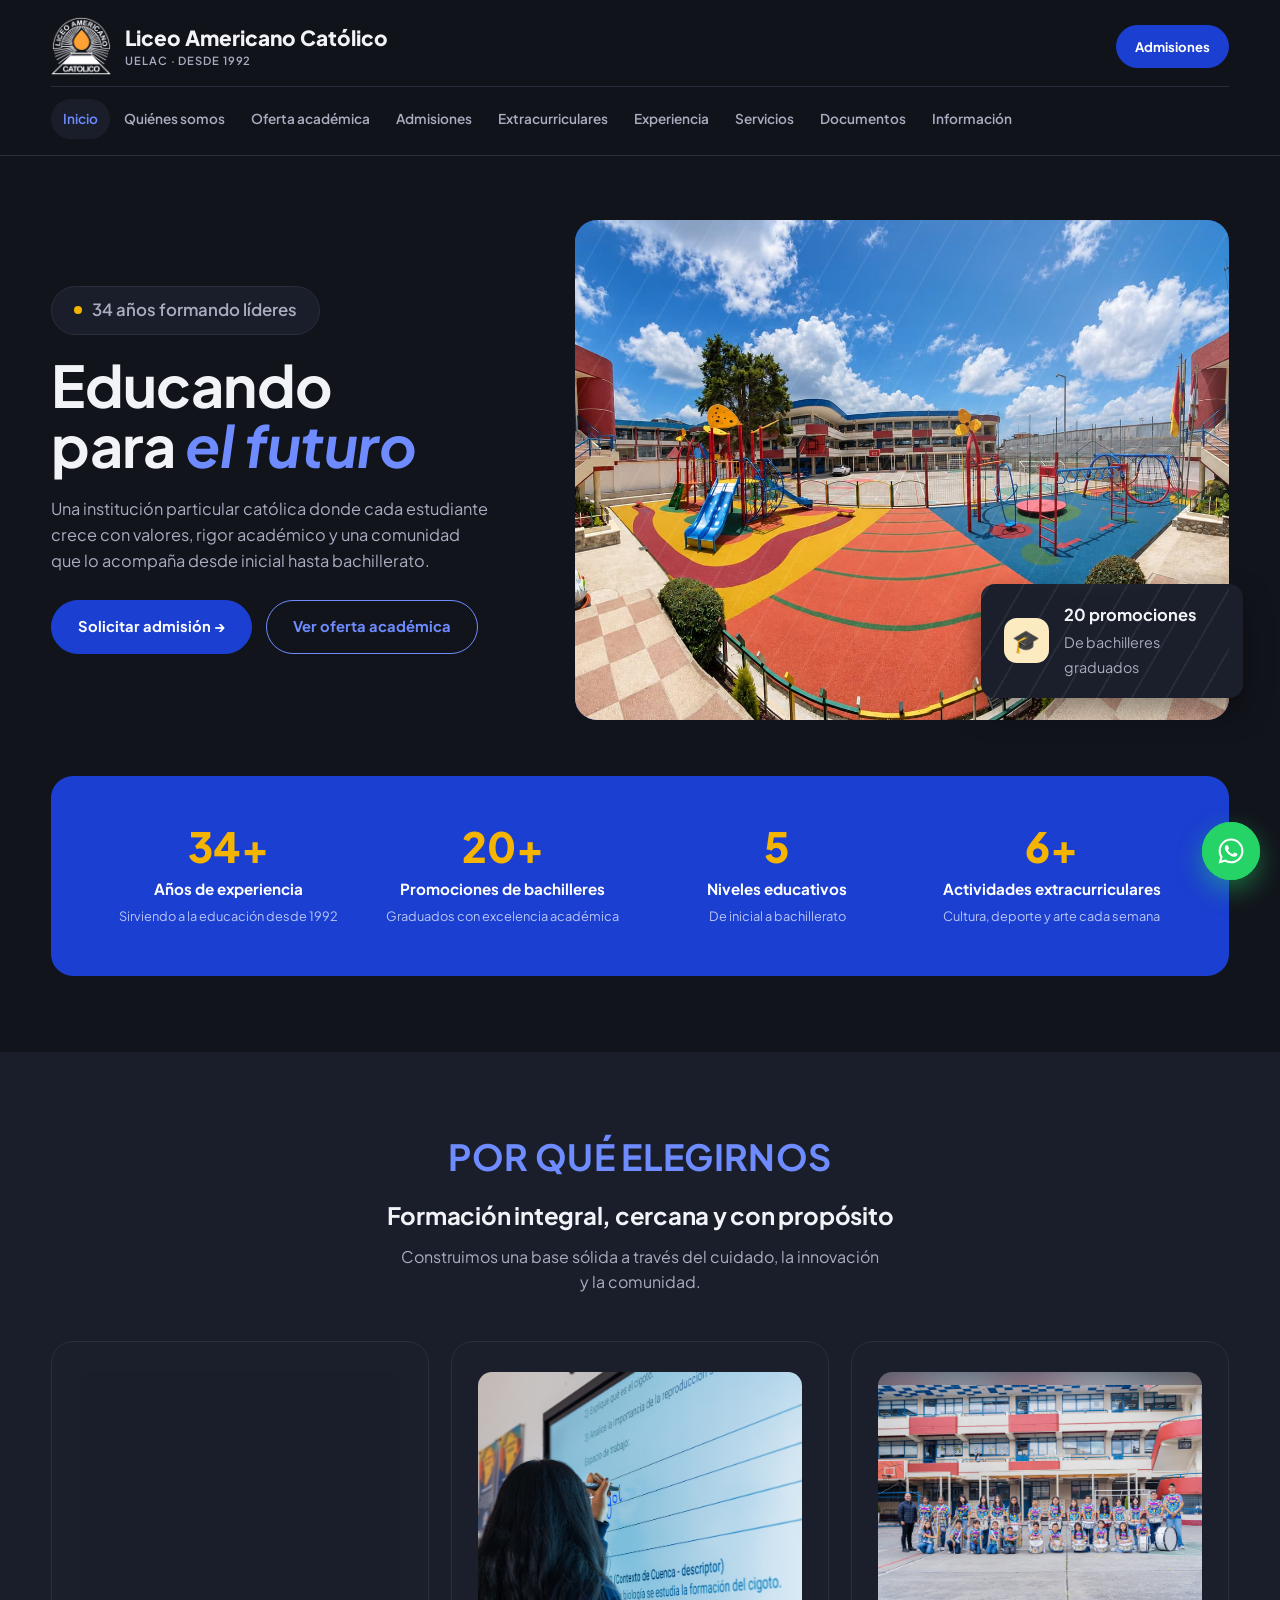
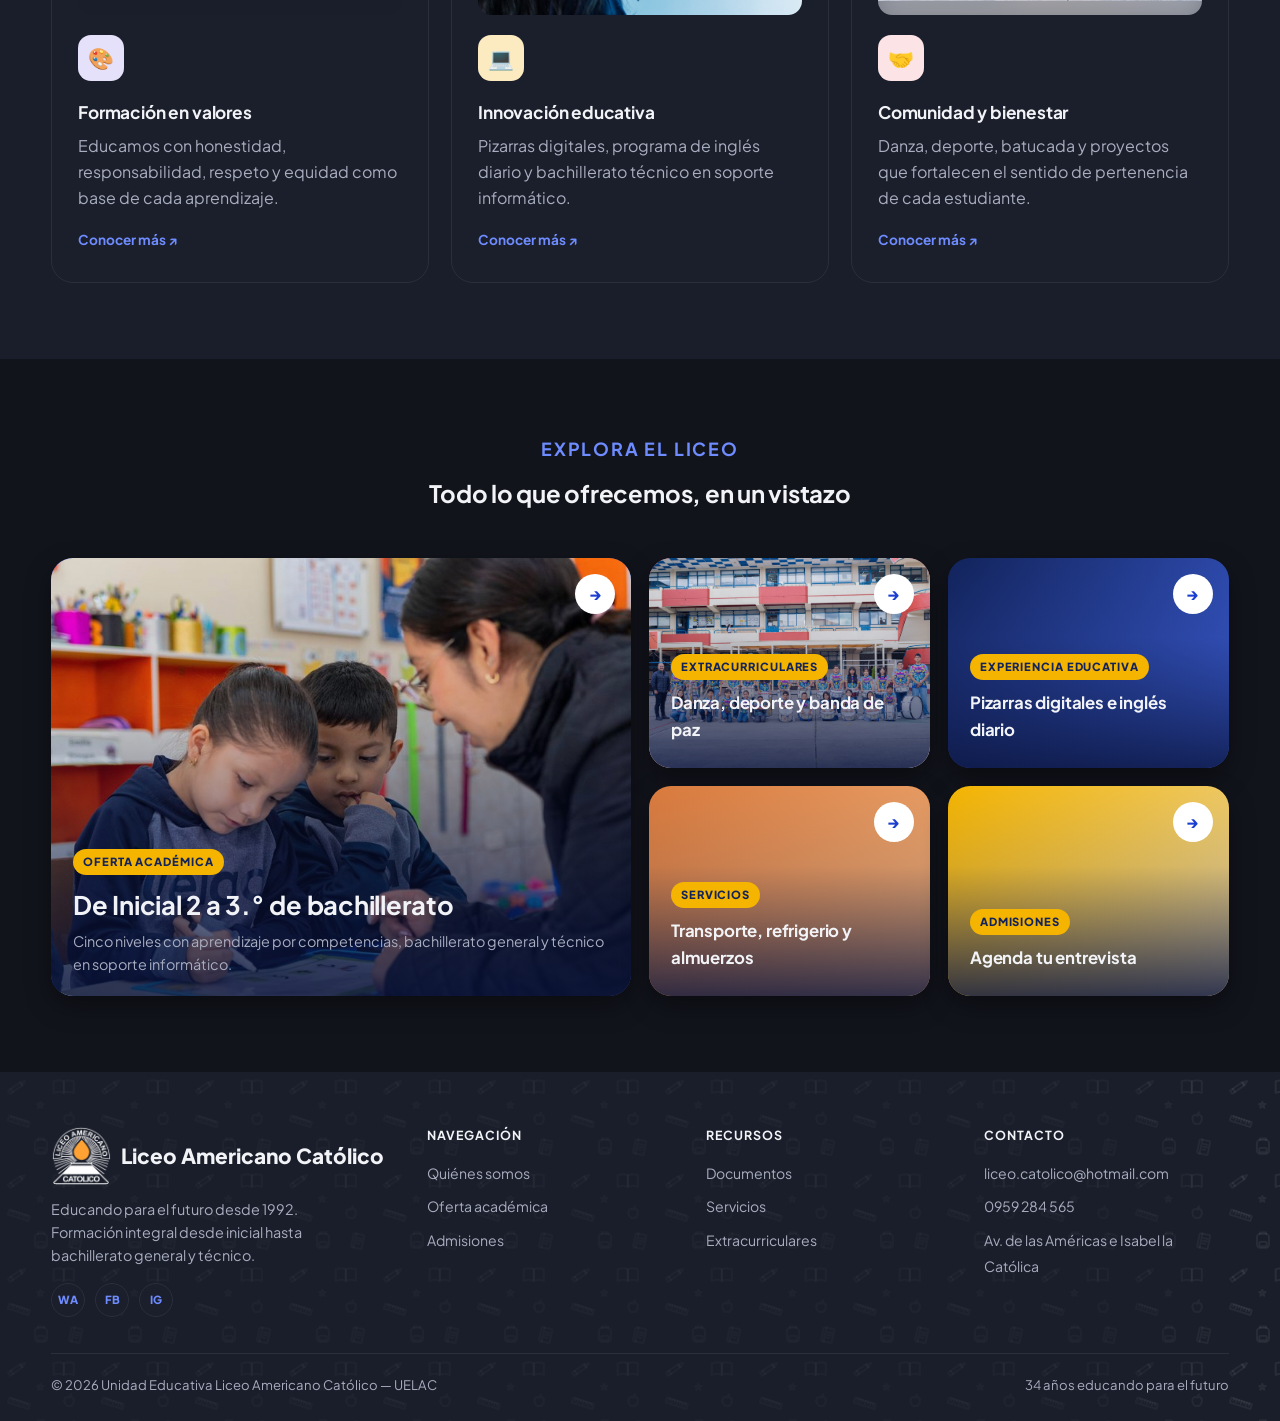
==== commit fa25c512: "Add files via upload" ====
--- a/index.html
+++ b/index.html
@@ -193,8 +193,8 @@
         <p style="max-width:280px;font-size:.9rem">Educando para el futuro desde 1992. Formación integral desde inicial hasta bachillerato general y técnico.</p>
         <div class="foot-social">
           <a href="https://wa.me/593959284565" target="_blank" rel="noopener">WA</a>
-          <a href="#">FB</a>
-          <a href="#">IG</a>
+          <a href="https://www.facebook.com/UELAC.Cuenca" target="_blank" rel="noopener" aria-label="Facebook">FB</a>
+          <a href="https://www.instagram.com/uelac.cuenca/" target="_blank" rel="noopener" aria-label="Instagram">IG</a>
         </div>
       </div>
       <div>
--- a/styles.css
+++ b/styles.css
@@ -666,3 +666,69 @@
 .slide.fit img{object-fit:contain;}
 footer::before{animation-play-state:paused;}
 footer.in-view::before{animation-play-state:running;}
+
+/* uniform cards: the five uniforms in one horizontal row (swipe sideways on small screens) */
+.uf-grid{display:grid;grid-auto-flow:column;grid-auto-columns:minmax(210px,1fr);gap:14px;align-items:start;overflow-x:auto;scroll-snap-type:x proximity;padding:4px 2px 14px;margin-top:20px;}
+.uf-card{min-width:0;scroll-snap-align:start;background:#fff;border:1px solid var(--line);border-radius:var(--radius);padding:14px;display:flex;flex-direction:column;gap:10px;transition:border-color .25s ease,box-shadow .25s ease;}
+.uf-card.open{border-color:var(--blue);box-shadow:0 12px 28px rgba(27,63,209,.14);}
+.uf-card h3{font-size:.92rem;line-height:1.25;margin:0;text-align:center;min-height:2.6em;display:flex;align-items:center;justify-content:center;}
+.uf-photo{position:relative;aspect-ratio:4/5;background:#fff;border:1px solid var(--line);border-radius:var(--radius-sm);overflow:hidden;}
+.uf-photo img{position:absolute;inset:0;width:100%;height:100%;object-fit:contain;opacity:0;transition:opacity .6s ease;}
+.uf-photo img.active{opacity:1;}
+.uf-photo img.missing{display:none;}
+.uf-photo.empty::after{content:"Foto próximamente";position:absolute;inset:0;display:flex;align-items:center;justify-content:center;color:var(--ink-soft);font-weight:600;font-size:.85rem;text-align:center;padding:8px;}
+.uf-caption{margin:0;text-align:center;font-weight:700;font-size:.88rem;line-height:1.3;color:var(--ink);min-height:2.6em;transition:opacity .25s ease;}
+.uf-caption.swap{opacity:0;}
+.uf-dots{display:flex;gap:5px;justify-content:center;min-height:8px;}
+.uf-dots button{width:7px;height:7px;border-radius:99px;border:none;padding:0;background:var(--line);cursor:pointer;transition:width .3s ease,background .3s ease;}
+.uf-dots button.on{width:18px;background:var(--blue);}
+.uf-dots button.gone{display:none;}
+.uf-toggle{display:flex;align-items:center;justify-content:center;gap:8px;padding:7px 10px;border-radius:99px;border:1.5px solid var(--blue);background:transparent;color:var(--blue);font:700 .8rem 'Plus Jakarta Sans',sans-serif;cursor:pointer;transition:background .2s ease,color .2s ease;}
+.uf-toggle:hover,.uf-toggle[aria-expanded="true"]{background:var(--blue);color:#fff;}
+.uf-toggle .plus{width:22px;height:22px;border-radius:50%;background:var(--blue);color:#fff;display:flex;align-items:center;justify-content:center;font-size:1.1rem;line-height:1;flex-shrink:0;transition:transform .3s ease,background .2s ease;}
+.uf-toggle:hover .plus,.uf-toggle[aria-expanded="true"] .plus{background:#fff;color:var(--blue);}
+.uf-toggle[aria-expanded="true"] .plus{transform:rotate(45deg);}
+.uf-panels{margin-top:6px;}
+.uf-panel{background:#fff;border:1.5px solid var(--blue);border-radius:var(--radius);padding:22px;margin-top:10px;animation:uf-open .35s ease;}
+.uf-panel[hidden]{display:none;}
+.uf-panel h4{margin:0 0 16px;font-size:1.05rem;color:var(--blue);}
+.uf-items{display:grid;grid-template-columns:repeat(auto-fill,minmax(150px,1fr));gap:16px;}
+.uf-items figure{margin:0;text-align:center;}
+.uf-items .thumb{aspect-ratio:3/4;background:#fff;border:1px solid var(--line);border-radius:12px;overflow:hidden;}
+.uf-items .thumb img{width:100%;height:100%;object-fit:contain;display:block;}
+.uf-items .thumb img.missing{display:none;}
+.uf-items figcaption{font-size:.85rem;font-weight:600;color:var(--ink-soft);margin-top:8px;line-height:1.3;}
+@keyframes uf-open{from{opacity:0;transform:translateY(-8px);}to{opacity:1;transform:none;}}
+html.dark-mode .uf-card,html.dark-mode .uf-panel{background:var(--dm-card);border-color:var(--dm-line);}
+html.dark-mode .uf-card.open,html.dark-mode .uf-panel{border-color:var(--dm-blue);}
+html.dark-mode .uf-card h3,html.dark-mode .uf-caption{color:var(--dm-ink);}
+html.dark-mode .uf-panel h4{color:var(--dm-blue);}
+html.dark-mode .uf-items figcaption{color:var(--dm-ink-soft);}
+html.dark-mode .uf-dots button{background:var(--dm-line);}
+html.dark-mode .uf-dots button.on{background:var(--dm-blue);}
+html.dark-mode .uf-toggle{color:var(--dm-blue);border-color:var(--dm-blue);}
+html.dark-mode .uf-toggle .plus{background:var(--dm-blue);color:var(--dm-bg);}
+html.dark-mode .uf-toggle:hover,html.dark-mode .uf-toggle[aria-expanded="true"]{background:var(--dm-blue);color:var(--dm-bg);}
+html.dark-mode .uf-toggle:hover .plus,html.dark-mode .uf-toggle[aria-expanded="true"] .plus{background:var(--dm-bg);color:var(--dm-blue);}
+
+/* contact form: status messages, consent line, hidden spam trap */
+.honeypot{position:absolute;left:-9999px;width:1px;height:1px;overflow:hidden;}
+.form-consent{font-size:.82rem;color:var(--ink-soft);margin:0 0 14px;}
+.form-note.error{color:#C6516A;}
+.form-alt{font-size:.9rem;margin:16px 0 0;}
+.form-alt a{color:var(--blue);font-weight:700;}
+.btn[disabled]{opacity:.65;cursor:wait;}
+html.dark-mode .form-consent{color:var(--dm-ink-soft);}
+html.dark-mode .form-note{color:var(--dm-blue);}
+html.dark-mode .form-note.error{color:#F08CA0;}
+html.dark-mode .form-alt{color:var(--dm-ink-soft);}
+html.dark-mode .form-alt a{color:var(--dm-blue);}
+.form-check{display:flex;align-items:flex-start;gap:10px;font-size:.9rem;line-height:1.45;color:var(--ink-soft);margin:0 0 16px;cursor:pointer;}
+.form-check input{width:18px;height:18px;margin:2px 0 0;flex-shrink:0;accent-color:var(--blue);cursor:pointer;}
+.form-check a{color:var(--blue);font-weight:700;}
+html.dark-mode .form-check{color:var(--dm-ink-soft);}
+html.dark-mode .form-check a{color:var(--dm-blue);}
+.form-wa{display:none;margin-top:12px;}
+.form-wa.show{display:inline-flex;}
+.form-field .opt{font-weight:500;text-transform:none;letter-spacing:0;color:var(--ink-soft);}
+html.dark-mode .form-field .opt{color:var(--dm-ink-soft);}
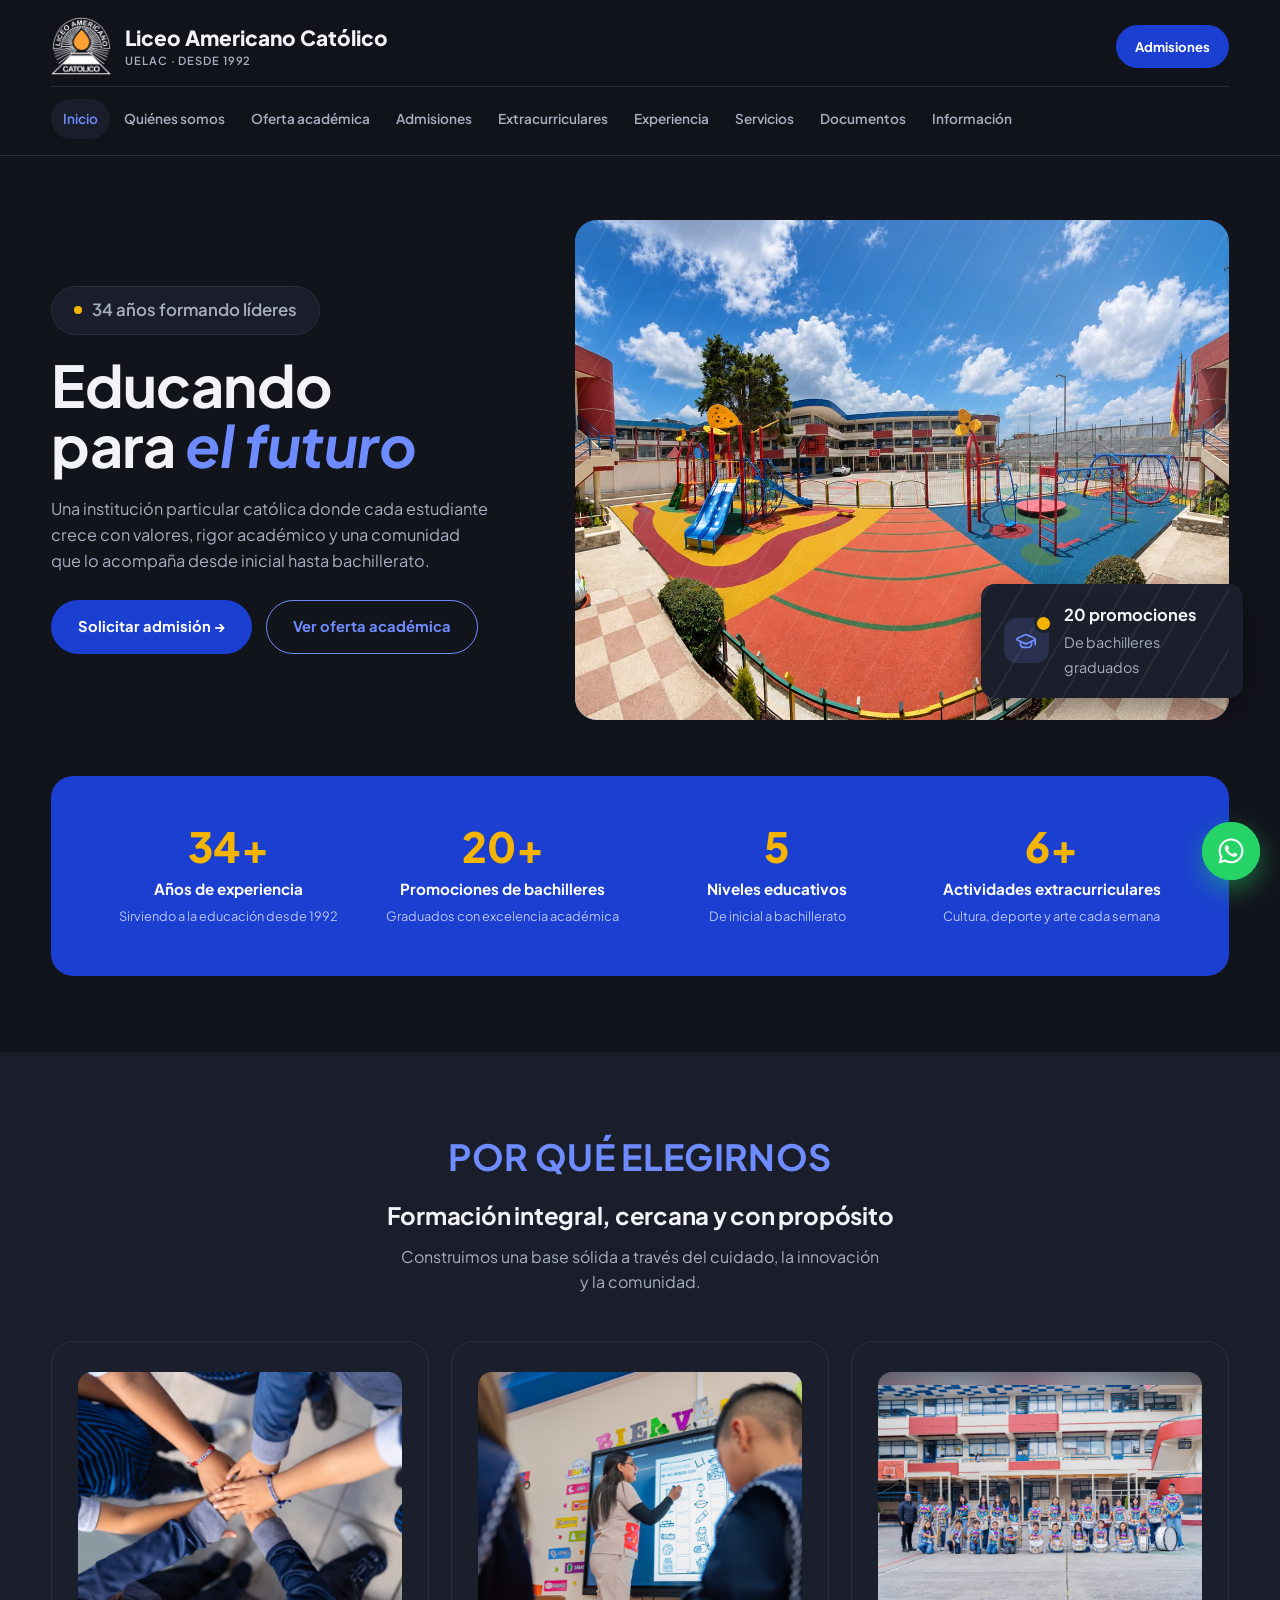
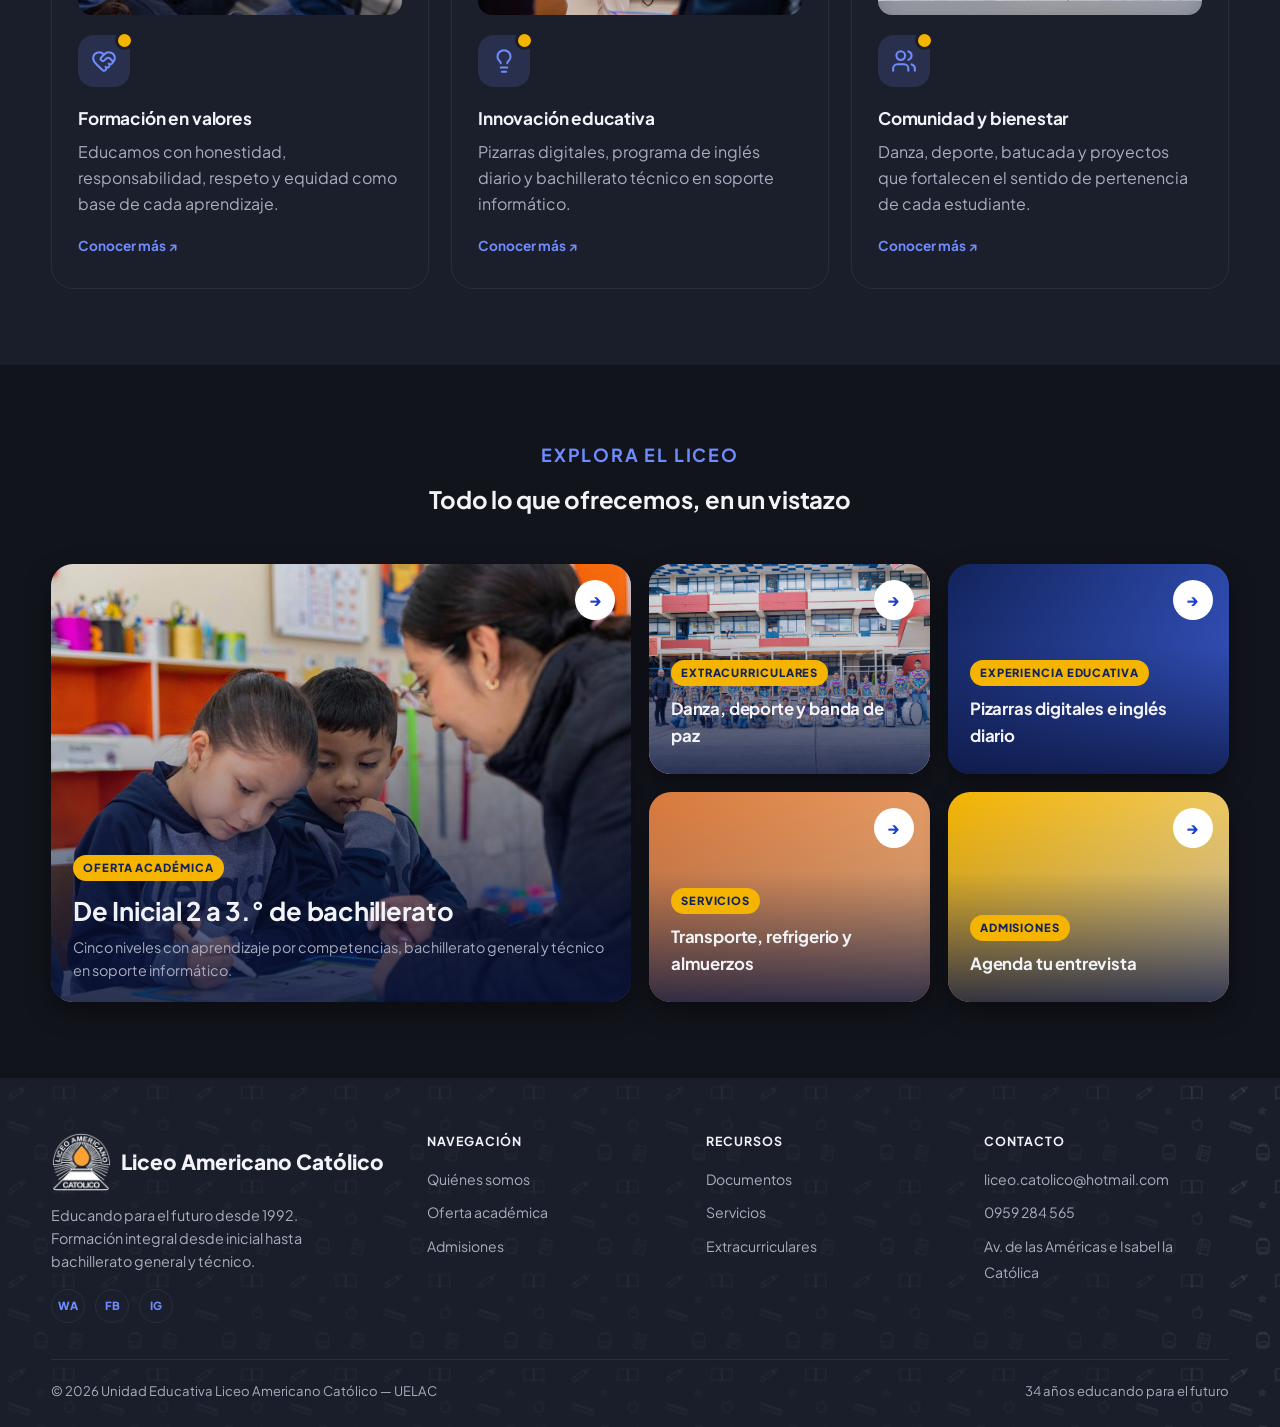
==== commit c71367d6: "Add files via upload" ====
--- a/index.html
+++ b/index.html
@@ -56,7 +56,7 @@
       <div class="hero-media">
         <div class="frame"><img fetchpriority="high" decoding="async" src="images/hero.jpg" alt="Estudiantes del Liceo Americano Católico" onerror="this.remove()"></div>
         <div class="floating-badge">
-          <div class="ic">🎓</div>
+          <div class="ic"><svg class="ico" viewBox="0 0 24 24" aria-hidden="true"><path d="M21.42 10.922a1 1 0 0 0-.019-1.838L12.83 5.18a2 2 0 0 0-1.66 0L2.6 9.08a1 1 0 0 0 0 1.832l8.57 3.908a2 2 0 0 0 1.66 0z" /><path d="M22 10v6" /><path d="M6 12.5V16a6 3 0 0 0 12 0v-3.5" /></svg></div>
           <div><strong>20 promociones</strong><span>De bachilleres graduados</span></div>
         </div>
       </div>
@@ -92,7 +92,7 @@
           <span class="slide" style="--pos:center 25%"><img decoding="async" data-src="images/porque-valores-4.jpg" alt="Formación en valores" onerror="this.parentNode.remove()"></span>
           <span class="slide" style="--pos:center 25%"><img decoding="async" data-src="images/porque-valores-5.jpg" alt="Formación en valores" onerror="this.parentNode.remove()"></span>
         </div>
-        <div class="icon" style="background:var(--badge-lav);color:var(--badge-lav-ink)">🎨</div>
+        <div class="icon"><svg class="ico" viewBox="0 0 24 24" aria-hidden="true"><path d="M19.414 14.414C21 12.828 22 11.5 22 9.5a5.5 5.5 0 0 0-9.591-3.676.6.6 0 0 1-.818.001A5.5 5.5 0 0 0 2 9.5c0 2.3 1.5 4 3 5.5l5.535 5.362a2 2 0 0 0 2.879.052 2.12 2.12 0 0 0-.004-3 2.124 2.124 0 1 0 3-3 2.124 2.124 0 0 0 3.004 0 2 2 0 0 0 0-2.828l-1.881-1.882a2.41 2.41 0 0 0-3.409 0l-1.71 1.71a2 2 0 0 1-2.828 0 2 2 0 0 1 0-2.828l2.823-2.762" /></svg></div>
         <h3>Formación en valores</h3>
         <p>Educamos con honestidad, responsabilidad, respeto y equidad como base de cada aprendizaje.</p>
         <a class="more" href="quienes-somos.html">Conocer más ↗</a>
@@ -107,7 +107,7 @@
           <span class="slide" style="--pos:center 30%"><img decoding="async" data-src="images/programa-ingles/innovacion-ingles-1.jpg" alt="Innovación educativa" onerror="this.parentNode.remove()"></span>
           <span class="slide" style="--pos:center 36%"><img decoding="async" data-src="images/programa-ingles/innovacion-ingles-2.jpg" alt="Innovación educativa" onerror="this.parentNode.remove()"></span>
         </div>
-        <div class="icon" style="background:var(--yellow-soft);color:#8A6100">💻</div>
+        <div class="icon"><svg class="ico" viewBox="0 0 24 24" aria-hidden="true"><path d="M15 14c.2-1 .7-1.7 1.5-2.5 1-.9 1.5-2.2 1.5-3.5A6 6 0 0 0 6 8c0 1 .2 2.2 1.5 3.5.7.7 1.3 1.5 1.5 2.5" /><path d="M9 18h6" /><path d="M10 22h4" /></svg></div>
         <h3>Innovación educativa</h3>
         <p>Pizarras digitales, programa de inglés diario y bachillerato técnico en soporte informático.</p>
         <a class="more" href="experiencia.html">Conocer más ↗</a>
@@ -121,7 +121,7 @@
           <span class="slide fit"><img decoding="async" data-src="images/extra-batucada.jpg" alt="Comunidad y bienestar" onerror="this.parentNode.remove()"></span>
           <span class="slide fit"><img decoding="async" data-src="images/extra-literatura.jpg" alt="Comunidad y bienestar" onerror="this.parentNode.remove()"></span>
         </div>
-        <div class="icon" style="background:var(--badge-rose);color:var(--badge-rose-ink)">🤝</div>
+        <div class="icon"><svg class="ico" viewBox="0 0 24 24" aria-hidden="true"><path d="M16 21v-2a4 4 0 0 0-4-4H6a4 4 0 0 0-4 4v2" /><path d="M16 3.128a4 4 0 0 1 0 7.744" /><path d="M22 21v-2a4 4 0 0 0-3-3.87" /><circle cx="9" cy="7" r="4" /></svg></div>
         <h3>Comunidad y bienestar</h3>
         <p>Danza, deporte, batucada y proyectos que fortalecen el sentido de pertenencia de cada estudiante.</p>
         <a class="more" href="extracurriculares.html">Conocer más ↗</a>
--- a/styles.css
+++ b/styles.css
@@ -732,3 +732,22 @@
 .form-wa.show{display:inline-flex;}
 .form-field .opt{font-weight:500;text-transform:none;letter-spacing:0;color:var(--ink-soft);}
 html.dark-mode .form-field .opt{color:var(--dm-ink-soft);}
+
+/* icons: modern line icons (Lucide, ISC license). Day = solid blue tile; night = soft tile with a yellow dot */
+.ico{width:26px;height:26px;fill:none;stroke:currentColor;stroke-width:1.9;stroke-linecap:round;stroke-linejoin:round;flex-shrink:0;}
+.value-chip .ic,.feat .mark,.serv-card .mark,.feature-card .icon,.floating-badge .ic{
+  position:relative;display:flex;align-items:center;justify-content:center;
+  width:52px;height:52px;border-radius:16px;font-size:0;
+  background:linear-gradient(135deg,#1B3FD1,#3F63E0);color:#fff;box-shadow:0 8px 18px rgba(27,63,209,.28);
+}
+.value-chip .ic{margin:0 auto 12px;}
+.floating-badge .ic{width:45px;height:45px;border-radius:13px;}
+.floating-badge .ic .ico{width:22px;height:22px;}
+.path-nodes .dot .ico{width:22px;height:22px;}
+.map-btn .ico{width:18px;height:18px;}
+html.dark-mode .value-chip .ic,html.dark-mode .feat .mark,html.dark-mode .serv-card .mark,html.dark-mode .feature-card .icon,html.dark-mode .floating-badge .ic{
+  background:rgba(110,140,255,.16);color:var(--dm-blue);box-shadow:none;
+}
+html.dark-mode .value-chip .ic::after,html.dark-mode .feat .mark::after,html.dark-mode .serv-card .mark::after,html.dark-mode .feature-card .icon::after,html.dark-mode .floating-badge .ic::after{
+  content:"";position:absolute;top:-4px;right:-4px;width:13px;height:13px;border-radius:50%;background:var(--yellow);border:3px solid var(--dm-card);
+}
